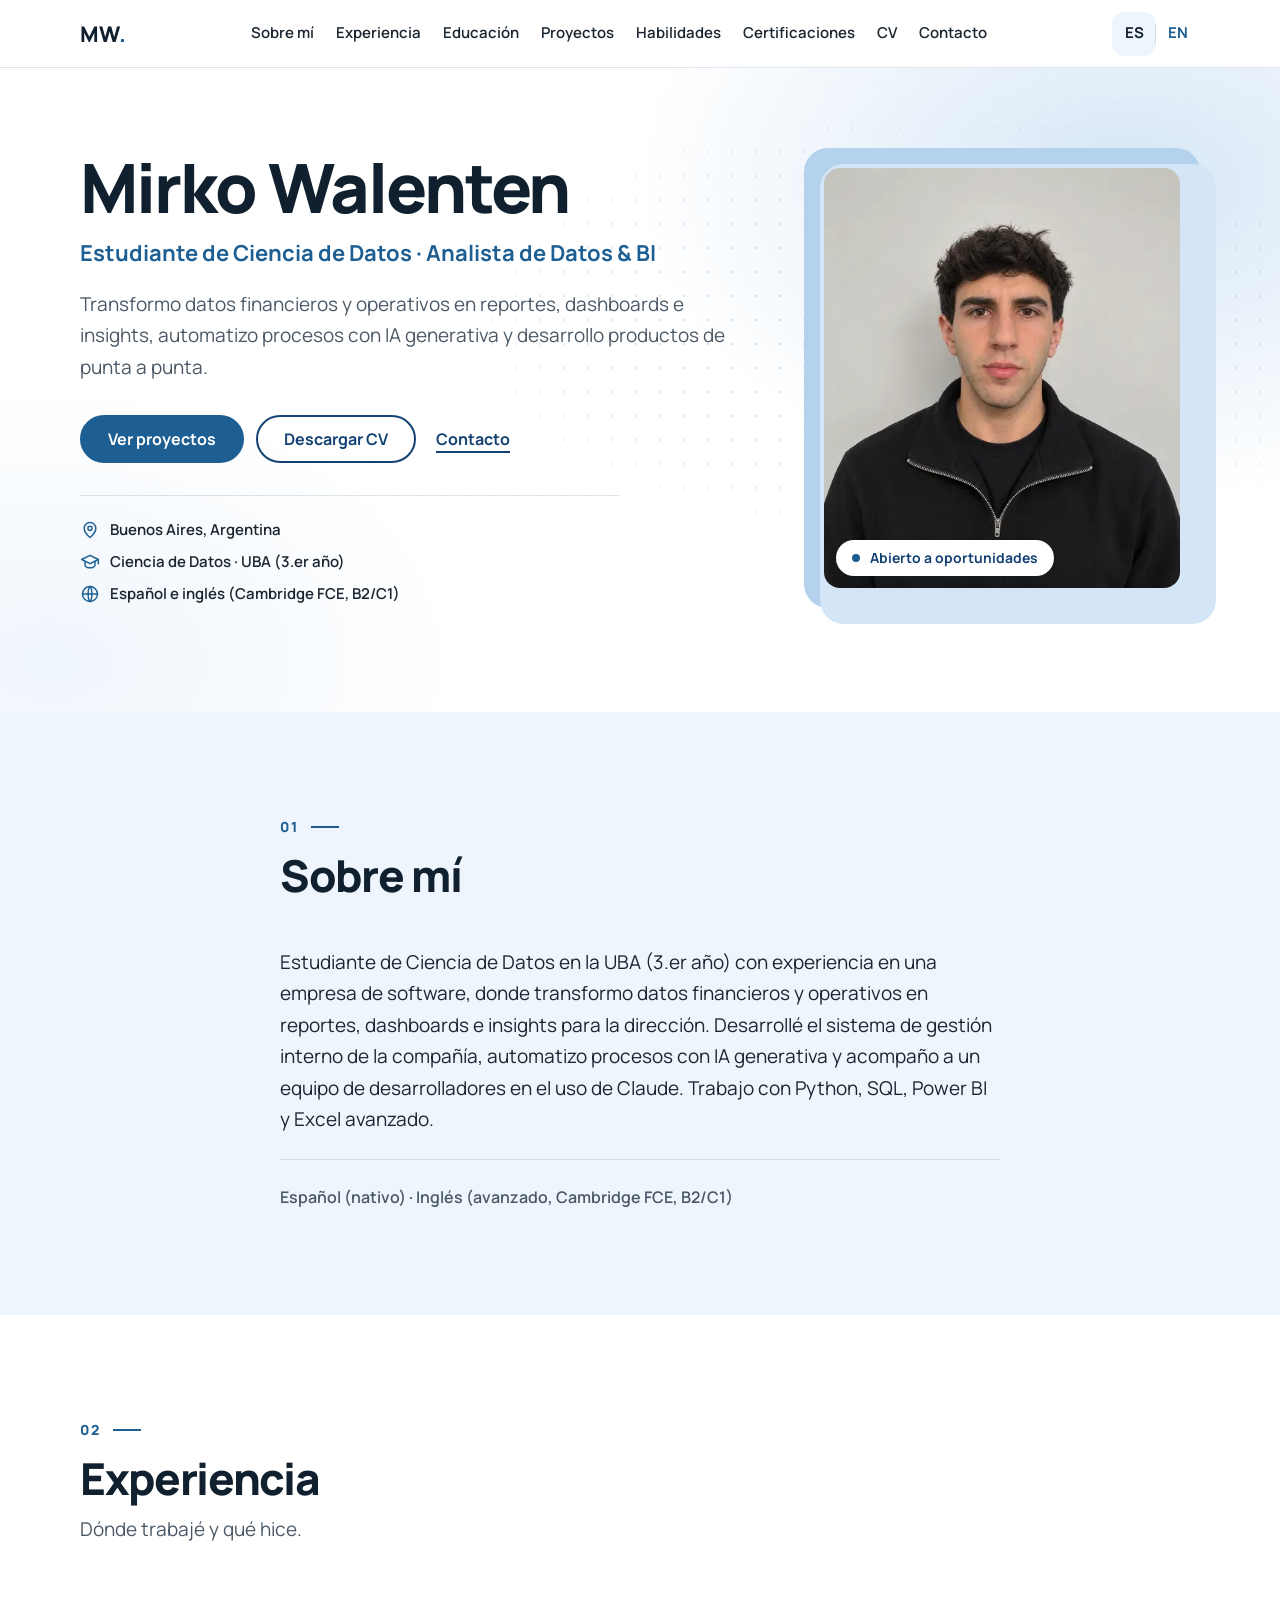
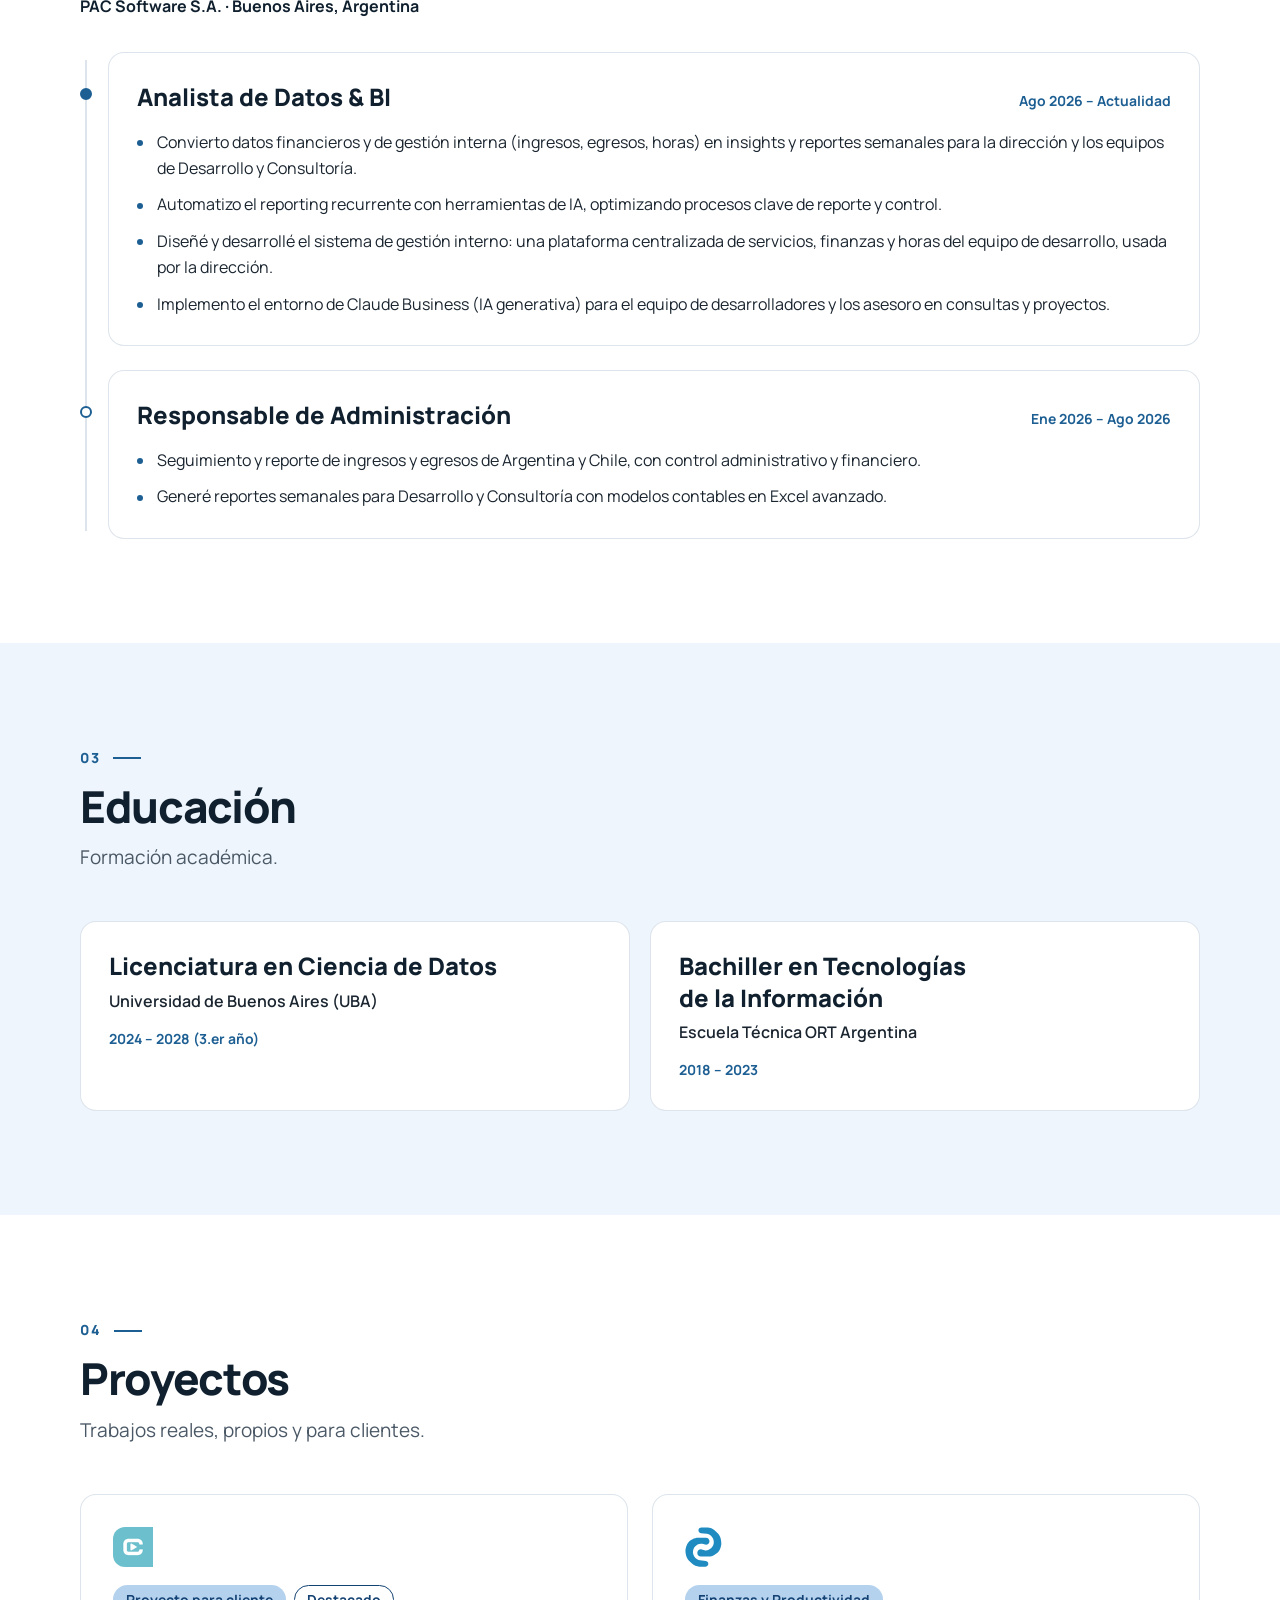
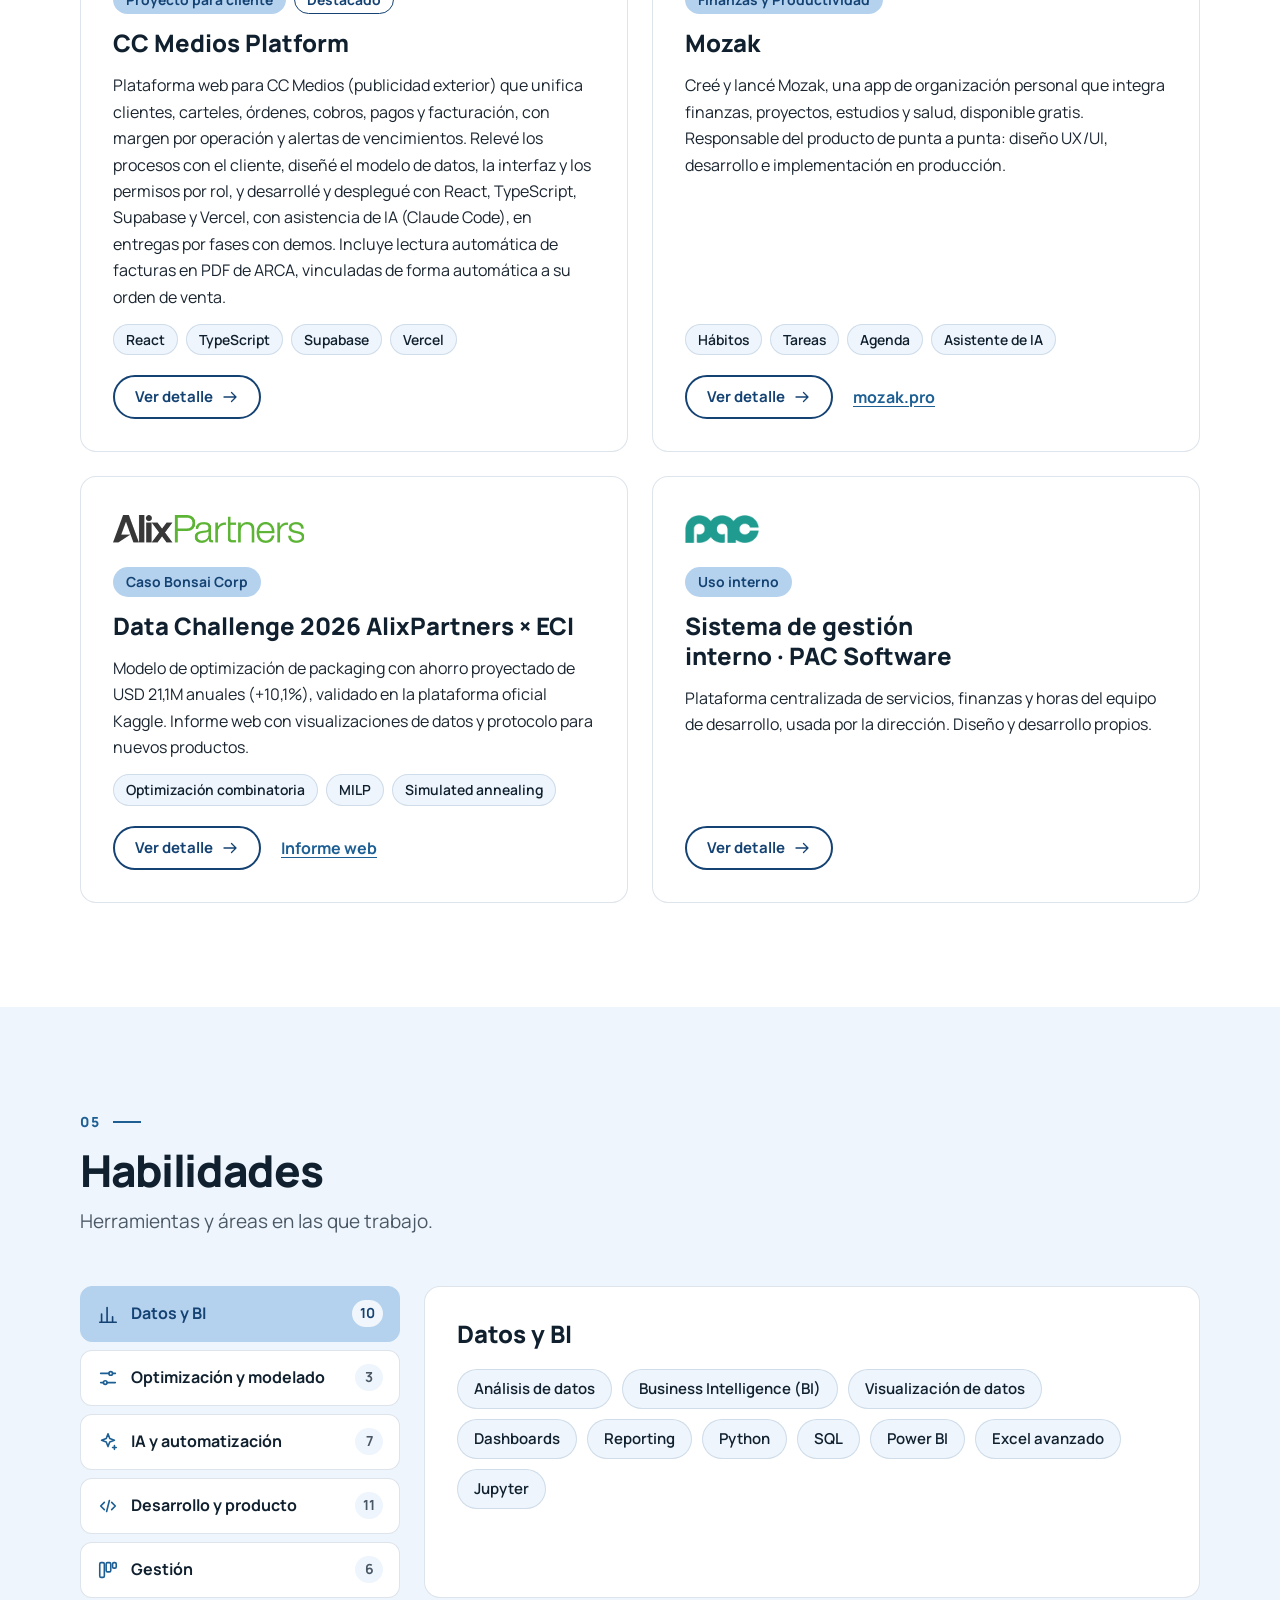
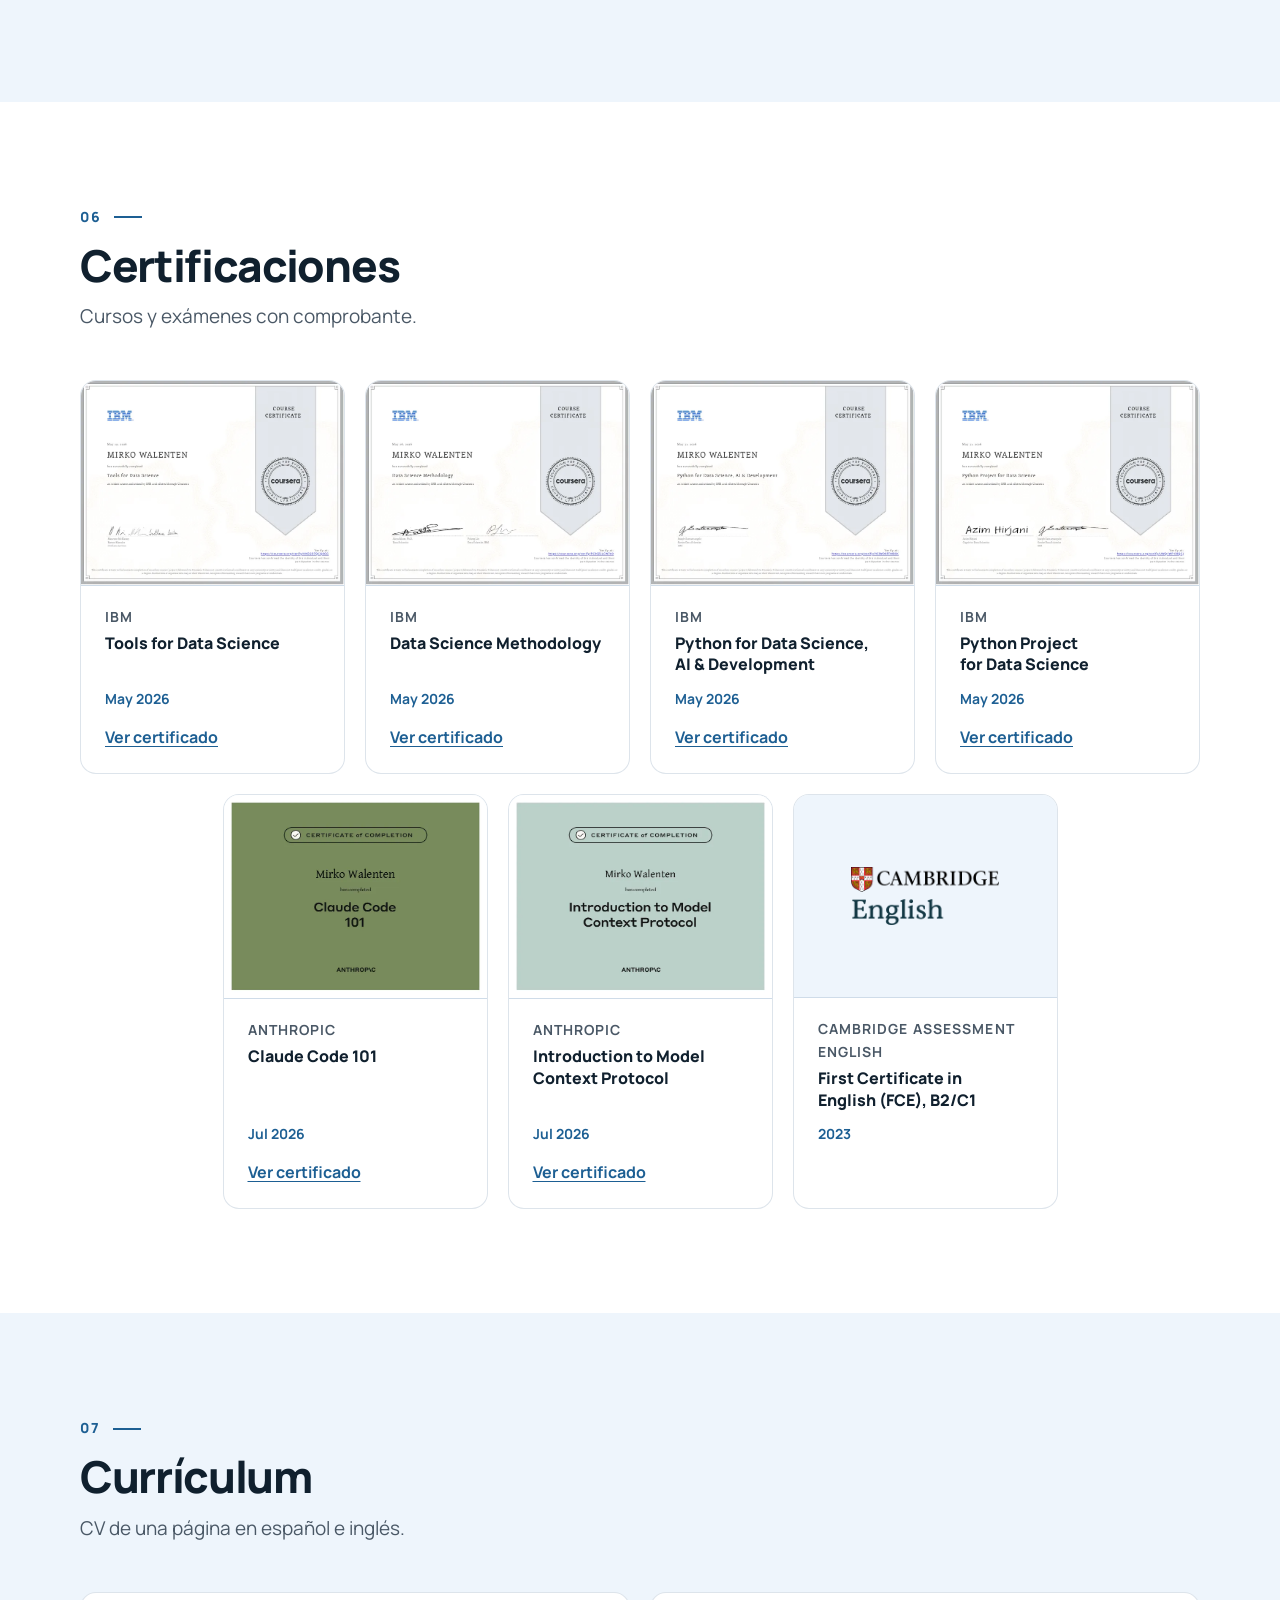
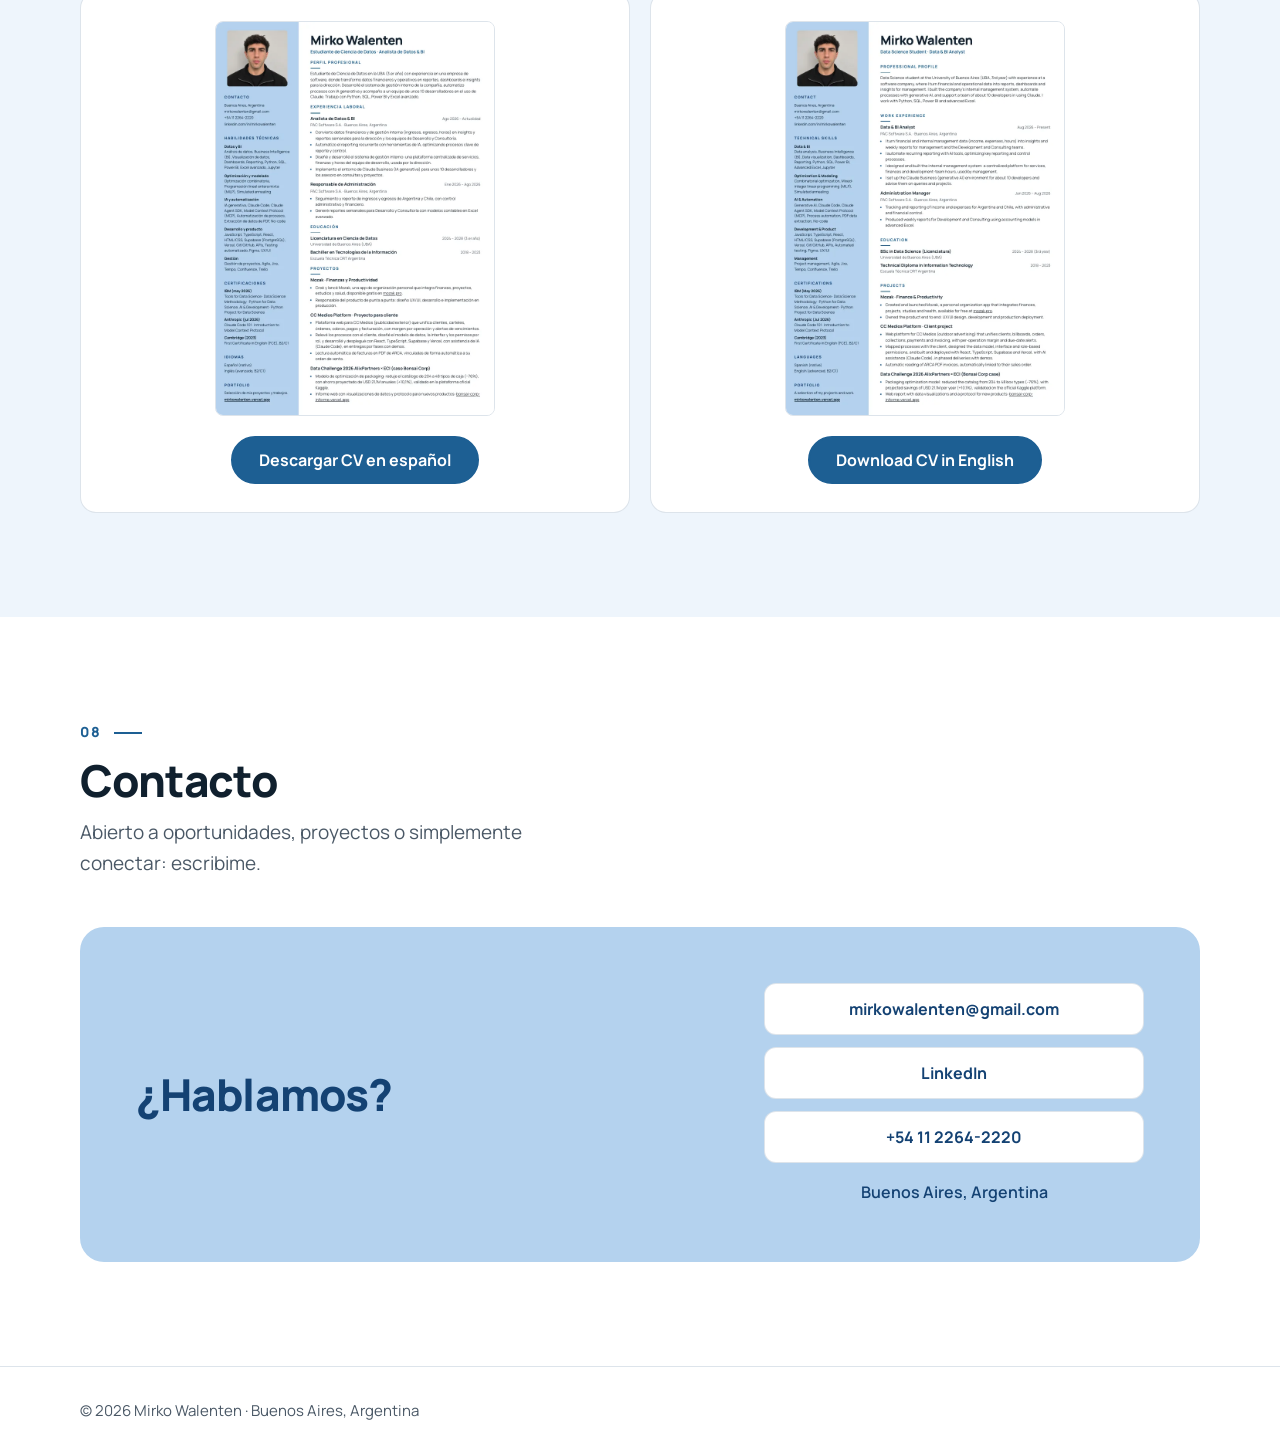
==== index.html @ fccfcdb0 "Bloque D: encabezados de sección con eyebrow numerado, título grande y subtítulo (ES/EN) Co-Authored" ====
<!DOCTYPE html>
<html lang="es">
<head>
  <meta charset="utf-8">
  <meta name="viewport" content="width=device-width, initial-scale=1">
  <title>Mirko Walenten — Estudiante de Ciencia de Datos · Analista de Datos &amp; BI</title>
  <meta name="description" content="Estudiante de Ciencia de Datos en la UBA y Analista de Datos &amp; BI. Reportes, dashboards, automatización con IA generativa y desarrollo de producto.">
  <meta name="theme-color" content="#b4d2ee">
  <link rel="canonical" href="https://mirkowalenten.vercel.app/">
  <link rel="alternate" hreflang="es" href="https://mirkowalenten.vercel.app/">
  <link rel="alternate" hreflang="en" href="https://mirkowalenten.vercel.app/en/">
  <link rel="alternate" hreflang="x-default" href="https://mirkowalenten.vercel.app/">

  <meta property="og:title" content="Mirko Walenten — Estudiante de Ciencia de Datos · Analista de Datos &amp; BI">
  <meta property="og:description" content="Estudiante de Ciencia de Datos en la UBA y Analista de Datos &amp; BI. Reportes, dashboards, automatización con IA generativa y desarrollo de producto.">
  <meta property="og:type" content="website">
  <meta property="og:locale" content="es_AR">
  <meta property="og:locale:alternate" content="en_US">
  <meta property="og:url" content="https://mirkowalenten.vercel.app/">
  <meta property="og:image" content="https://mirkowalenten.vercel.app/assets/img/og-es.png">
  <meta property="og:image:width" content="1200">
  <meta property="og:image:height" content="630">
  <meta property="og:image:alt" content="Mirko Walenten, estudiante de Ciencia de Datos y Analista de Datos &amp; BI">
  <meta name="twitter:card" content="summary_large_image">
  <meta name="twitter:image" content="https://mirkowalenten.vercel.app/assets/img/og-es.png">

  <link rel="icon" href="/favicon.svg" type="image/svg+xml">
  <link rel="preload" href="/assets/fonts/manrope-latin-wght-normal.woff2" as="font" type="font/woff2" crossorigin>
  <script>document.documentElement.classList.add('js');</script>
  <link rel="stylesheet" href="/assets/css/styles.css?v=6">
  <script type="application/ld+json">
  {
    "@context": "https://schema.org",
    "@type": "Person",
    "name": "Mirko Walenten",
    "url": "https://mirkowalenten.vercel.app/",
    "jobTitle": "Analista de Datos & BI",
    "sameAs": [
      "https://www.linkedin.com/in/mirkowalenten"
    ],
    "knowsLanguage": [
      "es",
      "en"
    ],
    "mainEntityOfPage": {
      "@type": "WebPage",
      "@id": "https://mirkowalenten.vercel.app/",
      "inLanguage": "es"
    }
  }
  </script>
</head>
<body>
  <a class="skip-link" href="#contenido">Saltar al contenido</a>

  <header class="site-header">
    <nav class="nav container" aria-label="Principal">
      <a class="logo" href="#top" aria-label="MW. Mirko Walenten, inicio">MW<span>.</span></a>
      <div class="lang" role="group" aria-label="Cambiar idioma">
        <span class="lang__item lang__item--current" lang="es" aria-current="true"><span class="sr-only">Español: </span><span aria-hidden="true">ES</span></span>
        <a class="lang__item" href="/en/" hreflang="en" lang="en" aria-label="EN, English">EN</a>
      </div>
      <button class="nav__toggle" type="button" aria-expanded="false" aria-controls="menu-principal">
        <span class="nav__toggle-icon" aria-hidden="true"></span>
        Menú
      </button>
      <ul class="nav__menu" id="menu-principal">
        <li><a href="#sobre-mi">Sobre mí</a></li>
        <li><a href="#experiencia">Experiencia</a></li>
        <li><a href="#educacion">Educación</a></li>
        <li><a href="#proyectos">Proyectos</a></li>
        <li><a href="#habilidades">Habilidades</a></li>
        <li><a href="#certificaciones">Certificaciones</a></li>
        <li><a href="#cv">CV</a></li>
        <li><a href="#contacto">Contacto</a></li>
      </ul>
    </nav>
  </header>

  <main id="contenido">
    <section class="hero" id="top">
      <div class="container hero__grid">
        <div class="hero__text">
          <h1>Mirko Walenten</h1>
          <p class="hero__role">Estudiante de Ciencia de Datos · Analista de Datos &amp; BI</p>
          <p class="hero__lead">Transformo datos financieros y operativos en reportes, dashboards e insights, automatizo procesos con IA generativa y desarrollo productos de punta a punta.</p>
          <div class="hero__actions">
            <a class="btn" href="#proyectos">Ver proyectos</a>
            <a class="btn btn--ghost" href="/assets/cv/CV-Mirko-Walenten-ES.pdf" download>Descargar CV</a>
            <a class="btn-text" href="#contacto">Contacto</a>
          </div>
          <ul class="hero__facts">
            <li><svg class="icon" width="20" height="20" aria-hidden="true" focusable="false"><use href="/assets/img/icons.svg?v=6#i-pin"/></svg><span>Buenos Aires, Argentina</span></li>
            <li><svg class="icon" width="20" height="20" aria-hidden="true" focusable="false"><use href="/assets/img/icons.svg?v=6#i-cap"/></svg><span>Ciencia de Datos · UBA (3.er año)</span></li>
            <li><svg class="icon" width="20" height="20" aria-hidden="true" focusable="false"><use href="/assets/img/icons.svg?v=6#i-globe"/></svg><span>Español e inglés (Cambridge FCE, B2/C1)</span></li>
          </ul>
        </div>
        <div class="hero__visual">
          <picture>
            <source type="image/webp" srcset="/assets/img/mirko-480.webp 480w, /assets/img/mirko-960.webp 960w" sizes="(min-width: 900px) 400px, min(360px, 80vw)">
            <img src="/assets/img/mirko-960.jpg" width="960" height="1132" fetchpriority="high" decoding="async" alt="Retrato de Mirko Walenten">
          </picture>
          <p class="hero__chip">Abierto a oportunidades</p>
        </div>
      </div>
    </section>

    <section class="section section--alt" id="sobre-mi" aria-labelledby="t-sobre-mi">
      <div class="container container--narrow">
        <header class="section-head reveal">
          <p class="section-head__eyebrow" aria-hidden="true">01</p>
          <h2 class="section-head__title" id="t-sobre-mi">Sobre mí</h2>
        </header>
        <div class="reveal">
          <p class="about__text">Estudiante de Ciencia de Datos en la UBA (3.er año) con experiencia en una empresa de software, donde transformo datos financieros y operativos en reportes, dashboards e insights para la dirección. Desarrollé el sistema de gestión interno de la compañía, automatizo procesos con IA generativa y acompaño a un equipo de desarrolladores en el uso de Claude. Trabajo con Python, SQL, Power BI y Excel avanzado.</p>
          <p class="about__langs">Español (nativo) · Inglés (avanzado, Cambridge FCE, B2/C1)</p>
        </div>
      </div>
    </section>

    <section class="section" id="experiencia" aria-labelledby="t-experiencia">
      <div class="container">
        <header class="section-head reveal">
          <p class="section-head__eyebrow" aria-hidden="true">02</p>
          <h2 class="section-head__title" id="t-experiencia">Experiencia</h2>
          <p class="section-head__sub">Dónde trabajé y qué hice.</p>
        </header>
        <p class="company reveal">PAC Software S.A. · Buenos Aires, Argentina</p>
        <ol class="timeline">
          <li class="timeline__item">
            <article class="card role reveal">
              <div class="role__head">
                <h3 class="role__title">Analista de Datos &amp; BI</h3>
                <p class="role__date">Ago 2026 – Actualidad</p>
              </div>
              <ul class="bullets">
                <li>Convierto datos financieros y de gestión interna (ingresos, egresos, horas) en insights y reportes semanales para la dirección y los equipos de Desarrollo y Consultoría.</li>
                <li>Automatizo el reporting recurrente con herramientas de IA, optimizando procesos clave de reporte y control.</li>
                <li>Diseñé y desarrollé el sistema de gestión interno: una plataforma centralizada de servicios, finanzas y horas del equipo de desarrollo, usada por la dirección.</li>
                <li>Implemento el entorno de Claude Business (IA generativa) para el equipo de desarrolladores y los asesoro en consultas y proyectos.</li>
              </ul>
            </article>
          </li>
          <li class="timeline__item">
            <article class="card role reveal">
              <div class="role__head">
                <h3 class="role__title">Responsable de Administración</h3>
                <p class="role__date">Ene 2026 – Ago 2026</p>
              </div>
              <ul class="bullets">
                <li>Seguimiento y reporte de ingresos y egresos de Argentina y Chile, con control administrativo y financiero.</li>
                <li>Generé reportes semanales para Desarrollo y Consultoría con modelos contables en Excel avanzado.</li>
              </ul>
            </article>
          </li>
        </ol>
      </div>
    </section>

    <section class="section section--alt" id="educacion" aria-labelledby="t-educacion">
      <div class="container">
        <header class="section-head reveal">
          <p class="section-head__eyebrow" aria-hidden="true">03</p>
          <h2 class="section-head__title" id="t-educacion">Educación</h2>
          <p class="section-head__sub">Formación académica.</p>
        </header>
        <div class="education">
          <article class="card reveal">
            <h3>Licenciatura en Ciencia de Datos</h3>
            <p class="education__school">Universidad de Buenos Aires (UBA)</p>
            <p class="education__date">2024 – 2028 (3.er año)</p>
          </article>
          <article class="card reveal">
            <h3>Bachiller en Tecnologías de la Información</h3>
            <p class="education__school">Escuela Técnica ORT Argentina</p>
            <p class="education__date">2018 – 2023</p>
          </article>
        </div>
      </div>
    </section>

    <section class="section" id="proyectos" aria-labelledby="t-proyectos">
      <div class="container">
        <header class="section-head reveal">
          <p class="section-head__eyebrow" aria-hidden="true">04</p>
          <h2 class="section-head__title" id="t-proyectos">Proyectos</h2>
          <p class="section-head__sub">Trabajos reales, propios y para clientes.</p>
        </header>
        <div class="projects">

          <article class="card project reveal">
            <img class="project__logo" src="/assets/img/logos/cc-medios-64.webp" srcset="/assets/img/logos/cc-medios-64.webp 1x, /assets/img/logos/cc-medios-128.webp 2x" width="40" height="40" alt="Logo de CC Medios" loading="lazy" decoding="async">
            <div class="project__meta">
              <p class="project__tag">Proyecto para cliente</p>
            <p class="project__flag">Destacado</p>
            </div>
            <h3 class="project__title">CC Medios Platform</h3>
            <p class="project__text">Plataforma web para CC Medios (publicidad exterior) que unifica clientes, carteles, órdenes, cobros, pagos y facturación, con margen por operación y alertas de vencimientos. Relevé los procesos con el cliente, diseñé el modelo de datos, la interfaz y los permisos por rol, y desarrollé y desplegué con React, TypeScript, Supabase y Vercel, con asistencia de IA (Claude Code), en entregas por fases con demos. Incluye lectura automática de facturas en PDF de ARCA, vinculadas de forma automática a su orden de venta.</p>
          <ul class="chips" aria-label="Tecnologías">
            <li>React</li>
            <li>TypeScript</li>
            <li>Supabase</li>
            <li>Vercel</li>
          </ul>
            <div class="project__actions">
              <a class="btn btn--ghost btn--sm project__detail" href="/proyectos/cc-medios">Ver detalle<svg class="icon" width="18" height="18" aria-hidden="true" focusable="false"><use href="/assets/img/icons.svg?v=6#i-arrow-right"/></svg><span class="sr-only"> de CC Medios Platform</span></a>
            </div>
          </article>
          <article class="card project reveal">
            <img class="project__logo" src="/assets/img/logos/mozak.svg" width="37" height="40" alt="Logo de Mozak" loading="lazy" decoding="async">
            <div class="project__meta">
              <p class="project__tag">Finanzas y Productividad</p>
            </div>
            <h3 class="project__title">Mozak</h3>
            <p class="project__text">Creé y lancé Mozak, una app de organización personal que integra finanzas, proyectos, estudios y salud, disponible gratis. Responsable del producto de punta a punta: diseño UX/UI, desarrollo e implementación en producción.</p>
          <ul class="chips" aria-label="Funciones">
            <li>Hábitos</li>
            <li>Tareas</li>
            <li>Agenda</li>
            <li>Asistente de IA</li>
          </ul>
            <div class="project__actions">
              <a class="btn btn--ghost btn--sm project__detail" href="/proyectos/mozak">Ver detalle<svg class="icon" width="18" height="18" aria-hidden="true" focusable="false"><use href="/assets/img/icons.svg?v=6#i-arrow-right"/></svg><span class="sr-only"> de Mozak</span></a>
              <a class="project__link" href="https://mozak.pro" target="_blank" rel="noopener noreferrer">mozak.pro<span class="sr-only"> (se abre en una pestaña nueva)</span></a>
            </div>
          </article>
          <article class="card project reveal">
            <img class="project__logo project__logo--alix" src="/assets/img/logos/alixpartners-56.webp" srcset="/assets/img/logos/alixpartners-56.webp 1x, /assets/img/logos/alixpartners-112.webp 2x" width="190" height="28" alt="Logo de AlixPartners" loading="lazy" decoding="async">
            <div class="project__meta">
              <p class="project__tag">Caso Bonsai Corp</p>
            </div>
            <h3 class="project__title">Data Challenge 2026 AlixPartners × ECI</h3>
            <p class="project__text">Modelo de optimización de packaging con ahorro proyectado de USD 21,1M anuales (+10,1%), validado en la plataforma oficial Kaggle. Informe web con visualizaciones de datos y protocolo para nuevos productos.</p>
          <ul class="chips" aria-label="Técnicas">
            <li>Optimización combinatoria</li>
            <li>MILP</li>
            <li>Simulated annealing</li>
          </ul>
            <div class="project__actions">
              <a class="btn btn--ghost btn--sm project__detail" href="/proyectos/bonsai-corp">Ver detalle<svg class="icon" width="18" height="18" aria-hidden="true" focusable="false"><use href="/assets/img/icons.svg?v=6#i-arrow-right"/></svg><span class="sr-only"> de Data Challenge 2026 AlixPartners × ECI</span></a>
              <a class="project__link" href="https://bonsai-corp-informe.vercel.app" target="_blank" rel="noopener noreferrer">Informe web<span class="sr-only"> (se abre en una pestaña nueva)</span></a>
            </div>
          </article>
          <article class="card project reveal">
            <img class="project__logo project__logo--pac" src="/assets/img/logos/pac-72.webp" width="74" height="28" alt="Logo de PAC" loading="lazy" decoding="async">
            <div class="project__meta">
              <p class="project__tag">Uso interno</p>
            </div>
            <h3 class="project__title">Sistema de gestión interno · PAC Software</h3>
            <p class="project__text">Plataforma centralizada de servicios, finanzas y horas del equipo de desarrollo, usada por la dirección. Diseño y desarrollo propios.</p>
            <div class="project__actions">
              <a class="btn btn--ghost btn--sm project__detail" href="/proyectos/pac-app">Ver detalle<svg class="icon" width="18" height="18" aria-hidden="true" focusable="false"><use href="/assets/img/icons.svg?v=6#i-arrow-right"/></svg><span class="sr-only"> de Sistema de gestión interno · PAC Software</span></a>
            </div>
          </article>

        </div>
      </div>
    </section>

    <section class="section section--alt" id="habilidades" aria-labelledby="t-habilidades">
      <div class="container">
        <header class="section-head reveal">
          <p class="section-head__eyebrow" aria-hidden="true">05</p>
          <h2 class="section-head__title" id="t-habilidades">Habilidades</h2>
          <p class="section-head__sub">Herramientas y áreas en las que trabajo.</p>
        </header>
        <div class="skills reveal" data-skills data-label="Categorías de habilidades" data-unit="habilidades">
          <article class="card skill-card">
            <h3><svg class="icon skill-icon" width="22" height="22" aria-hidden="true" focusable="false"><use href="/assets/img/icons.svg?v=6#i-chart"/></svg><span>Datos y BI</span></h3>
            <ul class="chips">
              <li>Análisis de datos</li>
              <li>Business Intelligence (BI)</li>
              <li>Visualización de datos</li>
              <li>Dashboards</li>
              <li>Reporting</li>
              <li>Python</li>
              <li>SQL</li>
              <li>Power BI</li>
              <li>Excel avanzado</li>
              <li>Jupyter</li>
            </ul>
          </article>
          <article class="card skill-card">
            <h3><svg class="icon skill-icon" width="22" height="22" aria-hidden="true" focusable="false"><use href="/assets/img/icons.svg?v=6#i-sliders"/></svg><span>Optimización y modelado</span></h3>
            <ul class="chips">
              <li>Optimización combinatoria</li>
              <li>Programación lineal entera mixta (MILP)</li>
              <li>Simulated annealing</li>
            </ul>
          </article>
          <article class="card skill-card">
            <h3><svg class="icon skill-icon" width="22" height="22" aria-hidden="true" focusable="false"><use href="/assets/img/icons.svg?v=6#i-sparkle"/></svg><span>IA y automatización</span></h3>
            <ul class="chips">
              <li>IA generativa</li>
              <li>Claude Code</li>
              <li>Claude Agent SDK</li>
              <li>Model Context Protocol (MCP)</li>
              <li>Automatización de procesos</li>
              <li>Extracción de datos de PDF</li>
              <li>No-code</li>
            </ul>
          </article>
          <article class="card skill-card">
            <h3><svg class="icon skill-icon" width="22" height="22" aria-hidden="true" focusable="false"><use href="/assets/img/icons.svg?v=6#i-code"/></svg><span>Desarrollo y producto</span></h3>
            <ul class="chips">
              <li>JavaScript</li>
              <li>TypeScript</li>
              <li>React</li>
              <li>HTML/CSS</li>
              <li>Supabase (PostgreSQL)</li>
              <li>Vercel</li>
              <li>Git/GitHub</li>
              <li>APIs</li>
              <li>Testing automatizado</li>
              <li>Figma</li>
              <li>UX/UI</li>
            </ul>
          </article>
          <article class="card skill-card">
            <h3><svg class="icon skill-icon" width="22" height="22" aria-hidden="true" focusable="false"><use href="/assets/img/icons.svg?v=6#i-kanban"/></svg><span>Gestión</span></h3>
            <ul class="chips">
              <li>Gestión de proyectos</li>
              <li>Agile</li>
              <li>Jira</li>
              <li>Tempo</li>
              <li>Confluence</li>
              <li>Trello</li>
            </ul>
          </article>
        </div>
      </div>
    </section>

    <section class="section" id="certificaciones" aria-labelledby="t-certificaciones">
      <div class="container">
        <header class="section-head reveal">
          <p class="section-head__eyebrow" aria-hidden="true">06</p>
          <h2 class="section-head__title" id="t-certificaciones">Certificaciones</h2>
          <p class="section-head__sub">Cursos y exámenes con comprobante.</p>
        </header>
        <div class="certs">
          <article class="card cert reveal">
            <div class="cert__preview">
              <img src="/assets/certs/previews/IBM-Tools-for-Data-Science.webp" width="720" height="557" loading="lazy" decoding="async" alt="Vista previa del certificado Tools for Data Science">
            </div>
            <div class="cert__body">
              <p class="cert__issuer">IBM</p>
              <h3 class="cert__name">Tools for Data Science</h3>
              <p class="cert__date">May 2026</p>
              <div class="cert__links">
                <a class="link-action" href="/assets/certs/IBM-Tools-for-Data-Science.pdf" target="_blank" rel="noopener noreferrer">Ver certificado<span class="sr-only"> de Tools for Data Science (se abre en una pestaña nueva)</span></a>
              </div>
            </div>
          </article>
          <article class="card cert reveal">
            <div class="cert__preview">
              <img src="/assets/certs/previews/IBM-Data-Science-Methodology.webp" width="720" height="557" loading="lazy" decoding="async" alt="Vista previa del certificado Data Science Methodology">
            </div>
            <div class="cert__body">
              <p class="cert__issuer">IBM</p>
              <h3 class="cert__name">Data Science Methodology</h3>
              <p class="cert__date">May 2026</p>
              <div class="cert__links">
                <a class="link-action" href="/assets/certs/IBM-Data-Science-Methodology.pdf" target="_blank" rel="noopener noreferrer">Ver certificado<span class="sr-only"> de Data Science Methodology (se abre en una pestaña nueva)</span></a>
              </div>
            </div>
          </article>
          <article class="card cert reveal">
            <div class="cert__preview">
              <img src="/assets/certs/previews/IBM-Python-for-Data-Science-AI-Development.webp" width="720" height="557" loading="lazy" decoding="async" alt="Vista previa del certificado Python for Data Science, AI &amp; Development">
            </div>
            <div class="cert__body">
              <p class="cert__issuer">IBM</p>
              <h3 class="cert__name">Python for Data Science, AI &amp; Development</h3>
              <p class="cert__date">May 2026</p>
              <div class="cert__links">
                <a class="link-action" href="/assets/certs/IBM-Python-for-Data-Science-AI-Development.pdf" target="_blank" rel="noopener noreferrer">Ver certificado<span class="sr-only"> de Python for Data Science, AI &amp; Development (se abre en una pestaña nueva)</span></a>
              </div>
            </div>
          </article>
          <article class="card cert reveal">
            <div class="cert__preview">
              <img src="/assets/certs/previews/IBM-Python-Project-for-Data-Science.webp" width="720" height="557" loading="lazy" decoding="async" alt="Vista previa del certificado Python Project for Data Science">
            </div>
            <div class="cert__body">
              <p class="cert__issuer">IBM</p>
              <h3 class="cert__name">Python Project for Data Science</h3>
              <p class="cert__date">May 2026</p>
              <div class="cert__links">
                <a class="link-action" href="/assets/certs/IBM-Python-Project-for-Data-Science.pdf" target="_blank" rel="noopener noreferrer">Ver certificado<span class="sr-only"> de Python Project for Data Science (se abre en una pestaña nueva)</span></a>
              </div>
            </div>
          </article>
          <article class="card cert reveal">
            <div class="cert__preview">
              <img src="/assets/certs/previews/Anthropic-Claude-Code-101.webp" width="720" height="557" loading="lazy" decoding="async" alt="Vista previa del certificado Claude Code 101">
            </div>
            <div class="cert__body">
              <p class="cert__issuer">Anthropic</p>
              <h3 class="cert__name">Claude Code 101</h3>
              <p class="cert__date">Jul 2026</p>
              <div class="cert__links">
                <a class="link-action" href="/assets/certs/Anthropic-Claude-Code-101.pdf" target="_blank" rel="noopener noreferrer">Ver certificado<span class="sr-only"> de Claude Code 101 (se abre en una pestaña nueva)</span></a>
              </div>
            </div>
          </article>
          <article class="card cert reveal">
            <div class="cert__preview">
              <img src="/assets/certs/previews/Anthropic-Introduction-to-MCP.webp" width="720" height="557" loading="lazy" decoding="async" alt="Vista previa del certificado Introduction to Model Context Protocol">
            </div>
            <div class="cert__body">
              <p class="cert__issuer">Anthropic</p>
              <h3 class="cert__name">Introduction to Model Context Protocol</h3>
              <p class="cert__date">Jul 2026</p>
              <div class="cert__links">
                <a class="link-action" href="/assets/certs/Anthropic-Introduction-to-MCP.pdf" target="_blank" rel="noopener noreferrer">Ver certificado<span class="sr-only"> de Introduction to Model Context Protocol (se abre en una pestaña nueva)</span></a>
              </div>
            </div>
          </article>
          <article class="card cert reveal">
            <div class="cert__preview cert__preview--cover">
              <img src="/assets/img/logos/cambridge-english.webp" width="640" height="252" loading="lazy" decoding="async" alt="Logo de Cambridge English">
            </div>
            <div class="cert__body">
              <p class="cert__issuer">Cambridge Assessment English</p>
              <h3 class="cert__name">First Certificate in English (FCE), B2/C1</h3>
              <p class="cert__date">2023</p>
              <div class="cert__links cert__links--spacer" aria-hidden="true"></div>
            </div>
          </article>
        </div>
      </div>
    </section>

    <section class="section section--alt" id="cv" aria-labelledby="t-cv">
      <div class="container">
        <header class="section-head reveal">
          <p class="section-head__eyebrow" aria-hidden="true">07</p>
          <h2 class="section-head__title" id="t-cv">Currículum</h2>
          <p class="section-head__sub">CV de una página en español e inglés.</p>
        </header>
        <div class="cvs">
          <article class="card cv reveal">
            <img src="/assets/cv/previews/CV-Mirko-Walenten-ES.webp" width="720" height="1018" loading="lazy" decoding="async" alt="Vista previa del CV en español">
            <a class="btn" href="/assets/cv/CV-Mirko-Walenten-ES.pdf" download>Descargar CV en español</a>
          </article>
          <article class="card cv reveal" lang="en">
            <img src="/assets/cv/previews/CV-Mirko-Walenten-EN.webp" width="720" height="1018" loading="lazy" decoding="async" alt="Preview of the CV in English">
            <a class="btn" href="/assets/cv/CV-Mirko-Walenten-EN.pdf" download>Download CV in English</a>
          </article>
        </div>
      </div>
    </section>

    <section class="section" id="contacto" aria-labelledby="t-contacto">
      <div class="container">
        <header class="section-head reveal">
          <p class="section-head__eyebrow" aria-hidden="true">08</p>
          <h2 class="section-head__title" id="t-contacto">Contacto</h2>
          <p class="section-head__sub">Abierto a oportunidades, proyectos o simplemente conectar: escribime.</p>
        </header>
        <div class="contact reveal">
          <div class="contact__intro">
            <h3>¿Hablamos?</h3>
          </div>
          <div class="contact__actions">
            <ul class="contact__list">
              <li><a class="contact__item" href="mailto:mirkowalenten@gmail.com">mirkowalenten@gmail.com</a></li>
              <li><a class="contact__item" href="https://www.linkedin.com/in/mirkowalenten" target="_blank" rel="noopener noreferrer">LinkedIn<span class="sr-only"> (se abre en una pestaña nueva)</span></a></li>
              <li><a class="contact__item" href="tel:+541122642220">+54 11 2264-2220</a></li>
            </ul>
            <p class="contact__place">Buenos Aires, Argentina</p>
          </div>
        </div>
      </div>
    </section>
  </main>

  <footer class="site-footer">
    <div class="container">
      <p>© <span id="anio">2026</span> Mirko Walenten · Buenos Aires, Argentina</p>
    </div>
  </footer>

  <script src="/assets/js/main.js?v=6" defer></script>
  <script src="/assets/js/home.js?v=6" defer></script>
</body>
</html>
---- assets/css/styles.css ----
/* ---------- Fuente ---------- */
@font-face {
  font-family: "Manrope";
  font-style: normal;
  font-weight: 200 800;
  font-display: swap;
  src: url("../fonts/manrope-latin-wght-normal.woff2") format("woff2");
  unicode-range: U+0000-00FF, U+0131, U+0152-0153, U+02BB-02BC, U+02C6, U+02DA, U+02DC, U+0304, U+0308, U+0329, U+2000-206F, U+20AC, U+2122, U+2191, U+2193, U+2212, U+2215, U+FEFF, U+FFFD;
}

/* ---------- Tokens ---------- */
:root {
  /* Color */
  --celeste: #b4d2ee;
  --sky-50: #eef5fc;
  --blue: #1d5f93;
  --blue-dark: #144273;
  --ink: #10202e;
  --text: #1a2530;
  --muted: #4a5866;
  --ink-deep: #0a1620;
  --white: #ffffff;
  --border: rgba(20, 66, 115, 0.14);
  --border-strong: rgba(20, 66, 115, 0.3);
  --tint: rgba(180, 210, 238, 0.45);
  --celeste-soft: #d3e5f6;

  /* Tipografía (fluida) */
  --font: "Manrope", system-ui, -apple-system, "Segoe UI", Roboto, "Helvetica Neue", Arial, sans-serif;
  --fs-small: clamp(0.8125rem, 0.79rem + 0.1vw, 0.875rem);
  --fs-ui: 0.9375rem;
  --fs-body: 1rem;
  --fs-lead: clamp(1.0625rem, 1.01rem + 0.25vw, 1.1875rem);
  --fs-h4: clamp(1.0625rem, 1.02rem + 0.2vw, 1.1875rem);
  --fs-h3: clamp(1.25rem, 1.15rem + 0.45vw, 1.5rem);
  --fs-h2: clamp(1.875rem, 1.4rem + 2vw, 2.75rem);
  --fs-h1: clamp(2.5rem, 1.75rem + 3.7vw, 4.25rem);
  --lh-tight: 1.1;
  --lh-snug: 1.3;
  --lh-body: 1.65;

  /* Espaciado (escala de 4/8 px) */
  --space-1: 4px;
  --space-2: 8px;
  --space-3: 12px;
  --space-4: 16px;
  --space-5: 20px;
  --space-6: 24px;
  --space-7: 28px;
  --space-8: 32px;
  --space-9: 36px;
  --space-10: 40px;
  --space-12: 48px;
  --space-14: 56px;
  --space-16: 64px;
  --space-18: 72px;
  --space-20: 80px;
  --space-22: 88px;
  --space-26: 104px;

  /* Radios */
  --radius-sm: 8px;
  --radius-md: 12px;
  --radius-lg: 16px;
  --radius-xl: 24px;
  --radius-pill: 999px;
  --radius: var(--radius-lg);

  /* Sombras (tintadas de azul oscuro, muy sutiles) */
  --shadow-1: 0 1px 2px rgba(20, 66, 115, 0.06), 0 1px 1px rgba(20, 66, 115, 0.04);
  --shadow-2: 0 6px 16px -6px rgba(20, 66, 115, 0.16), 0 2px 4px rgba(20, 66, 115, 0.05);
  --shadow-3: 0 18px 40px -16px rgba(20, 66, 115, 0.3), 0 4px 10px rgba(20, 66, 115, 0.06);

  /* Movimiento */
  --dur-fast: 0.15s;
  --dur: 0.25s;
  --dur-slow: 0.6s;
  --ease: cubic-bezier(0.2, 0.7, 0.2, 1);

  /* Layout */
  --container: 1120px;
  --gutter: 20px;
  --header-h: 68px;
}

/* ---------- Base ---------- */
*,
*::before,
*::after {
  box-sizing: border-box;
}

html {
  color-scheme: light;
  scroll-padding-top: calc(var(--header-h) + var(--space-2));
  scrollbar-width: thin;
  scrollbar-color: var(--blue) var(--sky-50);
  -webkit-text-size-adjust: 100%;
  -webkit-tap-highlight-color: rgba(29, 95, 147, 0.12);
}

@media (prefers-reduced-motion: no-preference) {
  html {
    scroll-behavior: smooth;
  }
}

::-webkit-scrollbar {
  width: 10px;
  height: 10px;
}

::-webkit-scrollbar-track {
  background: var(--sky-50);
}

::-webkit-scrollbar-thumb {
  background: var(--blue);
  border: 2px solid var(--sky-50);
  border-radius: var(--radius-pill);
}

::selection {
  color: var(--ink-deep);
  background: var(--celeste);
}

body {
  margin: 0;
  font-family: var(--font);
  font-size: var(--fs-body);
  line-height: var(--lh-body);
  color: var(--text);
  background: var(--white);
  -webkit-font-smoothing: antialiased;
  overflow-wrap: break-word;
}

img,
picture {
  display: block;
  max-width: 100%;
  height: auto;
}

h1,
h2,
h3,
p,
ul,
ol {
  margin: 0;
}

h1,
h2,
h3 {
  text-wrap: balance;
}

p {
  text-wrap: pretty;
}

ul,
ol {
  padding: 0;
  list-style: none;
}

a {
  color: var(--blue);
  text-underline-offset: 3px;
  transition: color var(--dur-fast) var(--ease);
}

a:hover {
  color: var(--blue-dark);
}

a:active {
  color: var(--ink);
}

button {
  -webkit-tap-highlight-color: transparent;
}

/* Foco visible unificado: anillo azul oscuro de 2px, también sobre celeste */
:focus-visible {
  outline: 2px solid var(--blue-dark);
  outline-offset: 2px;
  border-radius: var(--radius-sm);
}

.container {
  width: 100%;
  max-width: calc(var(--container) + var(--gutter) * 2);
  margin-inline: auto;
  padding-inline: var(--gutter);
}

.sr-only {
  position: absolute;
  width: 1px;
  height: 1px;
  padding: 0;
  margin: -1px;
  overflow: hidden;
  clip: rect(0, 0, 0, 0);
  white-space: nowrap;
  border: 0;
}

.skip-link {
  position: absolute;
  left: var(--space-3);
  top: -80px;
  z-index: 100;
  padding: var(--space-3) 18px;
  background: var(--blue-dark);
  color: var(--white);
  font-weight: 700;
  border-radius: var(--radius-sm);
  text-decoration: none;
}

.skip-link:focus {
  top: var(--space-3);
  color: var(--white);
  outline-color: var(--white);
}

/* ---------- Íconos (sprite propio: /assets/img/icons.svg) ---------- */
.icon {
  flex: none;
  fill: none;
  stroke: currentColor;
  stroke-width: 1.75;
  stroke-linecap: round;
  stroke-linejoin: round;
}

/* ---------- Header / nav ---------- */
.site-header {
  position: sticky;
  top: 0;
  z-index: 50;
  height: var(--header-h);
  background: rgba(255, 255, 255, 0.82);
  -webkit-backdrop-filter: saturate(1.5) blur(12px);
  backdrop-filter: saturate(1.5) blur(12px);
  border-bottom: 1px solid var(--border);
  transition: box-shadow var(--dur) var(--ease), border-color var(--dur) var(--ease);
}

.site-header.is-scrolled {
  border-bottom-color: transparent;
  box-shadow: var(--shadow-2);
}

.top-sentinel {
  position: absolute;
  top: 4px;
  left: 0;
  width: 1px;
  height: 1px;
  pointer-events: none;
}

html.nav-open {
  overflow: hidden;
}

.nav {
  height: 100%;
  display: flex;
  align-items: center;
  justify-content: space-between;
  gap: var(--space-2);
}

.logo {
  display: inline-flex;
  align-items: center;
  min-height: 44px;
  font-size: 1.35rem;
  font-weight: 800;
  letter-spacing: -0.02em;
  color: var(--ink);
  text-decoration: none;
}

.logo span {
  color: var(--blue);
}

.logo:hover {
  color: var(--ink);
}

.nav__toggle {
  display: inline-flex;
  align-items: center;
  gap: 10px;
  min-height: 44px;
  padding: 0 14px;
  font: inherit;
  font-weight: 700;
  font-size: var(--fs-ui);
  color: var(--ink);
  background: var(--white);
  border: 1px solid var(--border);
  border-radius: var(--radius-md);
  cursor: pointer;
  transition: background-color var(--dur-fast) var(--ease), border-color var(--dur-fast) var(--ease);
}

.nav__toggle:hover {
  background: var(--sky-50);
}

.nav__toggle:active {
  background: var(--tint);
}

.nav__toggle-icon,
.nav__toggle-icon::before,
.nav__toggle-icon::after {
  display: block;
  width: 18px;
  height: 2px;
  background: var(--ink);
  border-radius: 2px;
  transition: transform var(--dur) var(--ease), background-color var(--dur) var(--ease);
}

.nav__toggle-icon {
  position: relative;
}

.nav__toggle-icon::before,
.nav__toggle-icon::after {
  content: "";
  position: absolute;
  left: 0;
}

.nav__toggle-icon::before {
  top: -6px;
}

.nav__toggle-icon::after {
  top: 6px;
}

.nav__toggle[aria-expanded="true"] .nav__toggle-icon {
  background: transparent;
}

.nav__toggle[aria-expanded="true"] .nav__toggle-icon::before {
  transform: translateY(6px) rotate(45deg);
}

.nav__toggle[aria-expanded="true"] .nav__toggle-icon::after {
  transform: translateY(-6px) rotate(-45deg);
}

/* Celular: hoja a pantalla completa bajo el header (sin JS queda estático, ver más abajo) */
.nav__menu {
  position: absolute;
  top: var(--header-h);
  left: 0;
  right: 0;
  height: calc(100vh - var(--header-h));
  height: calc(100dvh - var(--header-h));
  padding: var(--space-2) var(--gutter) var(--space-12);
  overflow-y: auto;
  overscroll-behavior: contain;
  background: var(--white);
  border-top: 1px solid var(--border);
}

.js .nav__menu {
  transition: opacity var(--dur) var(--ease), transform var(--dur) var(--ease);
}

.js .nav__menu:not(.is-open) {
  visibility: hidden;
  opacity: 0;
  pointer-events: none;
  transform: translateY(calc(var(--space-2) * -1));
  transition: opacity var(--dur) var(--ease), transform var(--dur) var(--ease), visibility 0s linear var(--dur);
}

.nav__menu a {
  display: flex;
  align-items: center;
  min-height: 56px;
  padding: 0 var(--space-2);
  font-size: var(--fs-lead);
  font-weight: 700;
  color: var(--text);
  text-decoration: none;
  border-bottom: 1px solid var(--border);
  transition: background-color var(--dur-fast) var(--ease), color var(--dur-fast) var(--ease);
}

.nav__menu li:last-child a {
  border-bottom: 0;
}

.nav__menu a:hover {
  color: var(--blue);
}

.nav__menu a:active {
  background: var(--tint);
}

.nav__menu a[aria-current="location"] {
  color: var(--blue-dark);
  background: var(--tint);
  border-radius: var(--radius-md);
  border-bottom-color: transparent;
}

@media (min-width: 1080px) {
  .nav__toggle {
    display: none;
  }

  .nav__menu {
    order: 2;
    margin-left: auto;
  }

  .lang {
    order: 3;
    margin-left: var(--space-3);
  }

  .nav__menu,
  .js .nav__menu,
  .js .nav__menu:not(.is-open) {
    position: static;
    display: flex;
    gap: 2px;
    height: auto;
    padding: 0;
    overflow: visible;
    visibility: visible;
    opacity: 1;
    pointer-events: auto;
    transform: none;
    transition: none;
    background: none;
    border: 0;
  }

  .nav__menu a {
    min-height: 44px;
    padding: 0 10px;
    font-size: var(--fs-ui);
    font-weight: 600;
    white-space: nowrap;
    border: 0;
    border-radius: var(--radius-md);
  }

  .nav__menu a:hover {
    background: var(--sky-50);
  }

  .nav__menu a[aria-current="location"] {
    background: var(--tint);
  }
}

/* Barra de progreso de lectura (CSS puro con scroll-timeline; sin soporte, no se muestra) */
@supports (animation-timeline: scroll()) {
  @media (prefers-reduced-motion: no-preference) {
    .js .site-header::after {
      content: "";
      position: absolute;
      left: 0;
      right: 0;
      bottom: -1px;
      height: 3px;
      background: linear-gradient(90deg, var(--blue), var(--celeste));
      transform: scaleX(0);
      transform-origin: 0 50%;
      animation: read-progress linear both;
      animation-timeline: scroll(root block);
    }
  }
}

@keyframes read-progress {
  to {
    transform: scaleX(1);
  }
}

/* Transición suave entre páginas (mejora progresiva) */
@media (prefers-reduced-motion: no-preference) {
  @view-transition {
    navigation: auto;
  }

  ::view-transition-group(root) {
    animation-duration: 0.2s;
  }
}

/* ---------- Selector de idioma ---------- */
.lang {
  display: flex;
  align-items: center;
  margin-left: auto;
  font-size: var(--fs-ui);
  font-weight: 700;
}

.lang__item {
  position: relative;
  display: inline-flex;
  align-items: center;
  justify-content: center;
  min-width: 44px;
  min-height: 44px;
  padding: 0 var(--space-2);
  color: var(--ink);
  border-radius: var(--radius-md);
  text-decoration: none;
}

a.lang__item {
  color: var(--blue);
  transition: background-color var(--dur-fast) var(--ease);
}

a.lang__item:hover {
  background: var(--sky-50);
}

a.lang__item:active {
  background: var(--tint);
}

.lang__item--current {
  background: var(--sky-50);
}

.lang__item + .lang__item::before {
  content: "";
  position: absolute;
  top: var(--space-3);
  bottom: var(--space-3);
  left: -1px;
  width: 1px;
  background: var(--border);
}

/* ---------- Secciones ---------- */
.section {
  padding-block: var(--space-18);
}

.section--alt {
  background: var(--sky-50);
}

@media (min-width: 900px) {
  .section {
    padding-block: var(--space-26);
  }
}

.section__title {
  margin-bottom: var(--space-10);
  font-size: 0.95rem;
  font-weight: 800;
  line-height: var(--lh-snug);
  letter-spacing: 0.16em;
  text-transform: uppercase;
  color: var(--blue);
}

.section__title::after {
  content: "";
  display: block;
  width: 28px;
  height: 2px;
  margin-top: var(--space-3);
  background: var(--blue);
}

/* ---------- Encabezados de sección ---------- */
.section-head {
  margin-bottom: var(--space-12);
}

.section-head__eyebrow {
  display: flex;
  align-items: center;
  gap: var(--space-3);
  margin-bottom: var(--space-3);
  font-size: var(--fs-small);
  font-weight: 800;
  letter-spacing: 0.16em;
  color: var(--blue);
}

.section-head__eyebrow::after {
  content: "";
  width: 28px;
  height: 2px;
  background: var(--blue);
}

.section-head__title {
  font-size: var(--fs-h2);
  font-weight: 800;
  line-height: var(--lh-tight);
  letter-spacing: -0.03em;
  color: var(--ink);
}

.section-head__sub {
  max-width: 52ch;
  margin-top: var(--space-3);
  font-size: var(--fs-lead);
  color: var(--muted);
}

/* ---------- Botones ---------- */
.btn {
  display: inline-flex;
  align-items: center;
  justify-content: center;
  gap: var(--space-2);
  min-height: 48px;
  padding: 0 26px;
  font: inherit;
  font-weight: 700;
  color: var(--white);
  background: var(--blue);
  border: 2px solid var(--blue);
  border-radius: var(--radius-pill);
  text-decoration: none;
  cursor: pointer;
  transition: background-color var(--dur) var(--ease), border-color var(--dur) var(--ease), color var(--dur) var(--ease), transform var(--dur-fast) var(--ease), box-shadow var(--dur) var(--ease);
}

.btn:hover {
  color: var(--white);
  background: var(--blue-dark);
  border-color: var(--blue-dark);
  box-shadow: var(--shadow-2);
}

.btn:active {
  background: var(--ink);
  border-color: var(--ink);
  box-shadow: none;
  transform: translateY(1px);
}

.btn--ghost {
  color: var(--blue-dark);
  background: transparent;
  border-color: var(--blue-dark);
}

.btn--ghost:hover {
  color: var(--white);
}

.btn--sm {
  min-height: 44px;
  padding: 0 var(--space-5);
  font-size: var(--fs-ui);
}

.btn-text {
  display: inline-flex;
  align-items: center;
  min-height: 48px;
  padding: 0 var(--space-2);
  font-weight: 700;
  color: var(--blue-dark);
  text-decoration: underline;
  text-decoration-thickness: 2px;
  text-underline-offset: 6px;
}

.btn-text:hover {
  color: var(--blue);
}

.btn-text:active {
  color: var(--ink);
}

.link-action {
  display: inline-flex;
  align-items: center;
  min-height: 44px;
  font-weight: 700;
}

/* ---------- Hero ---------- */
.hero {
  position: relative;
  isolation: isolate;
  overflow: hidden;
  padding-block: var(--space-12) var(--space-18);
}

/* Fondo en capas: degradados celestes suaves + grilla de puntos que se desvanece hacia los bordes */
.hero::before,
.hero::after {
  content: "";
  position: absolute;
  inset: 0;
  pointer-events: none;
}

.hero::before {
  z-index: -2;
  background:
    radial-gradient(55% 70% at 88% 18%, rgba(180, 210, 238, 0.55), transparent 70%),
    radial-gradient(45% 60% at 4% 92%, rgba(238, 245, 252, 0.95), transparent 72%);
}

.hero::after {
  z-index: -1;
  background-image: radial-gradient(rgba(20, 66, 115, 0.2) 1px, transparent 1.3px);
  background-size: 24px 24px;
  -webkit-mask-image: radial-gradient(ellipse 75% 70% at 72% 40%, #000 0%, transparent 78%);
  mask-image: radial-gradient(ellipse 75% 70% at 72% 40%, #000 0%, transparent 78%);
}

.hero__grid {
  display: grid;
  gap: var(--space-10);
  align-items: center;
}

.badge {
  display: inline-flex;
  align-items: center;
  gap: 10px;
  min-height: 36px;
  padding: 0 var(--space-4);
  margin-bottom: var(--space-6);
  font-size: var(--fs-small);
  font-weight: 700;
  color: var(--blue-dark);
  background: var(--sky-50);
  border: 1px solid var(--border);
  border-radius: var(--radius-pill);
}

.badge::before {
  content: "";
  width: 8px;
  height: 8px;
  background: var(--blue);
  border-radius: 50%;
}

.hero h1 {
  font-size: var(--fs-h1);
  font-weight: 800;
  line-height: 1.05;
  letter-spacing: -0.03em;
  color: var(--ink);
}

.hero__role {
  margin-top: var(--space-4);
  font-size: clamp(1.125rem, 1.02rem + 0.5vw, 1.375rem);
  font-weight: 700;
  line-height: 1.35;
  color: var(--blue);
}

.hero__lead {
  max-width: 54ch;
  margin-top: var(--space-5);
  font-size: var(--fs-lead);
  color: var(--muted);
}

.hero__actions {
  display: flex;
  flex-wrap: wrap;
  align-items: center;
  gap: var(--space-2) var(--space-3);
  margin-top: var(--space-8);
}

.hero__facts {
  display: grid;
  gap: var(--space-3) var(--space-6);
  max-width: 54ch;
  margin-top: var(--space-8);
  padding-top: var(--space-6);
  border-top: 1px solid var(--border);
}

.hero__facts li {
  display: flex;
  align-items: center;
  gap: 10px;
  font-size: var(--fs-ui);
  font-weight: 600;
  line-height: var(--lh-snug);
  color: var(--text);
}

.hero__facts .icon {
  color: var(--blue);
}

.hero__visual {
  position: relative;
  isolation: isolate;
  width: 100%;
  max-width: 400px;
  margin-inline: auto;
  padding: var(--space-4);
  background: var(--celeste);
  border-radius: var(--radius-xl);
}

/* Forma decorativa desplazada detrás del retrato */
.hero__visual::before {
  content: "";
  position: absolute;
  inset: 0;
  z-index: -1;
  background: var(--celeste-soft);
  border-radius: var(--radius-xl);
  transform: translate(var(--space-4), var(--space-4));
}

.hero__visual img {
  width: 100%;
  border-radius: var(--radius-lg);
}

.hero__chip {
  position: absolute;
  left: var(--space-8);
  bottom: var(--space-8);
  display: inline-flex;
  align-items: center;
  gap: 10px;
  min-height: 36px;
  padding: 0 var(--space-4);
  font-size: var(--fs-small);
  font-weight: 700;
  line-height: 1;
  color: var(--blue-dark);
  background: var(--white);
  border-radius: var(--radius-pill);
  box-shadow: var(--shadow-2);
}

.hero__chip::before {
  content: "";
  width: 8px;
  height: 8px;
  background: var(--blue);
  border-radius: 50%;
}

@media (min-width: 640px) {
  .hero__facts {
    grid-template-columns: repeat(2, auto);
    justify-content: start;
  }
}

@media (min-width: 900px) {
  .hero {
    padding-block: var(--space-20) var(--space-26);
  }

  .hero__grid {
    grid-template-columns: minmax(0, 1.25fr) minmax(0, 0.75fr);
    gap: var(--space-16);
  }

  .hero__visual {
    max-width: none;
    padding: var(--space-5);
  }

  .hero__facts {
    grid-template-columns: 1fr;
  }
}

/* ---------- Tarjetas ---------- */
.card {
  padding: var(--space-7);
  background: var(--white);
  border: 1px solid var(--border);
  border-radius: var(--radius-lg);
}

/* ---------- Sobre mí ---------- */
.container--narrow {
  max-width: calc(720px + var(--gutter) * 2);
}

.about__text {
  font-size: var(--fs-lead);
}

.about__langs {
  margin-top: var(--space-6);
  padding-top: var(--space-6);
  border-top: 1px solid var(--border);
  font-weight: 600;
  color: var(--muted);
}

/* ---------- Experiencia ---------- */
.company {
  margin-bottom: var(--space-8);
  font-weight: 700;
  color: var(--ink);
}

.timeline {
  position: relative;
  display: grid;
  gap: var(--space-6);
  padding-left: var(--space-7);
}

.timeline::before {
  content: "";
  position: absolute;
  top: var(--space-2);
  bottom: var(--space-2);
  left: 5px;
  width: 2px;
  background: var(--border);
}

.timeline__item {
  position: relative;
}

.timeline__item::before {
  content: "";
  position: absolute;
  top: var(--space-9);
  left: calc(var(--space-7) * -1);
  width: 12px;
  height: 12px;
  background: var(--white);
  border: 2px solid var(--blue);
  border-radius: 50%;
}

.timeline__item:first-child::before {
  background: var(--blue);
}

.role__head {
  display: flex;
  flex-wrap: wrap;
  align-items: baseline;
  justify-content: space-between;
  gap: var(--space-1) var(--space-4);
  margin-bottom: var(--space-4);
}

.role__title {
  font-size: var(--fs-h3);
  font-weight: 800;
  line-height: var(--lh-snug);
  color: var(--ink);
}

.role__date {
  font-size: var(--fs-small);
  font-weight: 700;
  color: var(--blue);
}

.bullets {
  display: grid;
  gap: 10px;
}

.bullets li {
  position: relative;
  padding-left: var(--space-5);
}

.bullets li::before {
  content: "";
  position: absolute;
  top: 0.72em;
  left: 0;
  width: 6px;
  height: 6px;
  background: var(--blue);
  border-radius: 50%;
}

/* ---------- Proyectos ---------- */
.projects {
  display: grid;
  gap: var(--space-5);
}

.project {
  position: relative;
  display: flex;
  flex-direction: column;
  gap: 14px;
  height: 100%;
  padding: var(--space-8);
  transition: border-color var(--dur) var(--ease), transform var(--dur) var(--ease), box-shadow var(--dur) var(--ease);
}

.project:hover {
  border-color: var(--border-strong);
}

.project__logo {
  display: block;
  width: auto;
  height: 40px;
  margin-bottom: var(--space-1);
  object-fit: contain;
  object-position: left center;
}

.project__logo[src*="cc-medios"] {
  border-radius: var(--radius-md);
}

/* Logos apaisados: más bajos, centrados en el mismo renglón que los de 40px */
.project__logo--pac,
.project__logo--alix {
  height: 28px;
  margin-block: 6px 10px;
}

.project__meta {
  display: flex;
  flex-wrap: wrap;
  align-items: center;
  gap: var(--space-2);
}

.project__tag,
.project__flag {
  padding: var(--space-1) var(--space-3);
  font-size: var(--fs-small);
  font-weight: 700;
  line-height: 1.4;
  border-radius: var(--radius-pill);
}

.project__tag {
  color: var(--blue-dark);
  background: var(--celeste);
  border: 1px solid transparent;
}

.project__flag {
  color: var(--blue-dark);
  border: 1px solid var(--blue-dark);
}

.project__title {
  font-size: var(--fs-h3);
  font-weight: 800;
  line-height: 1.25;
  color: var(--ink);
}

.project__text {
  flex: 1;
}

.project__actions {
  display: flex;
  flex-wrap: wrap;
  align-items: center;
  gap: var(--space-1) var(--space-5);
  margin-top: auto;
  padding-top: 6px;
}

/* El enlace de detalle cubre toda la tarjeta; los enlaces externos quedan por encima */
.project__detail::after {
  content: "";
  position: absolute;
  inset: 0;
  border-radius: var(--radius-lg);
}

.project__detail:focus-visible {
  outline: none;
}

.project__detail:focus-visible::after {
  outline: 2px solid var(--blue-dark);
  outline-offset: 2px;
}

.project:hover .project__detail {
  color: var(--white);
  background: var(--blue-dark);
  border-color: var(--blue-dark);
}

.project__link {
  position: relative;
  z-index: 1;
  display: inline-flex;
  align-items: center;
  min-height: 44px;
  font-weight: 700;
  overflow-wrap: anywhere;
}

@media (min-width: 900px) {
  .projects {
    grid-template-columns: repeat(2, minmax(0, 1fr));
    gap: var(--space-6);
  }
}

/* ---------- Chips ---------- */
.chips {
  display: flex;
  flex-wrap: wrap;
  gap: var(--space-2);
}

.chips li {
  padding: 5px var(--space-3);
  font-size: var(--fs-small);
  font-weight: 600;
  line-height: 1.4;
  color: var(--ink);
  background: var(--sky-50);
  border: 1px solid var(--border);
  border-radius: var(--radius-pill);
  transition: background-color var(--dur-fast) var(--ease), border-color var(--dur-fast) var(--ease);
}

.chips li:hover {
  background: var(--white);
  border-color: var(--border-strong);
}

/* ---------- Habilidades ---------- */
/* Sin JS: tarjetas apiladas. Con JS (.is-enhanced): pestañas en escritorio y acordeón en celular. */
.skills {
  display: grid;
  gap: var(--space-5);
}

.skill-card {
  display: flex;
  flex-direction: column;
  gap: 18px;
}

.skill-card h3 {
  display: flex;
  align-items: center;
  gap: 10px;
  font-size: var(--fs-h4);
  font-weight: 800;
  line-height: var(--lh-snug);
  color: var(--ink);
}

.skill-icon {
  color: var(--blue);
}

@media (min-width: 640px) {
  .skills {
    grid-template-columns: repeat(4, minmax(0, 1fr));
  }

  .skill-card {
    grid-column: span 2;
  }

  .skill-card:last-child {
    grid-column: 2 / span 2;
  }
}

@media (min-width: 1080px) {
  .skills {
    grid-template-columns: repeat(6, minmax(0, 1fr));
  }

  .skill-card:nth-child(-n + 3) {
    grid-column: span 2;
  }

  .skill-card:nth-child(n + 4),
  .skill-card:last-child {
    grid-column: span 3;
  }
}

.skills.is-enhanced {
  display: block;
}

.skills.is-enhanced .skill-card {
  display: none;
}

.skills-desk {
  display: none;
}

.skills-acc {
  display: grid;
  gap: var(--space-3);
}

.skills-tab,
.skills-acc-btn {
  display: flex;
  align-items: center;
  gap: var(--space-3);
  width: 100%;
  min-height: 56px;
  padding: 0 var(--space-4);
  font: inherit;
  font-size: var(--fs-body);
  font-weight: 700;
  text-align: left;
  color: var(--ink);
  background: var(--white);
  border: 1px solid var(--border);
  border-radius: var(--radius-md);
  cursor: pointer;
  transition: background-color var(--dur) var(--ease), border-color var(--dur) var(--ease), box-shadow var(--dur) var(--ease);
}

.skills-tab .skill-icon,
.skills-acc-btn .skill-icon {
  color: var(--blue);
}

.skills-name {
  flex: 1;
}

.skills-count {
  min-width: 28px;
  padding: 2px var(--space-2);
  font-size: var(--fs-small);
  font-weight: 700;
  text-align: center;
  color: var(--muted);
  background: var(--sky-50);
  border-radius: var(--radius-pill);
}

.skills-tab:hover,
.skills-acc-btn:hover {
  background: var(--sky-50);
}

.skills-tab:active,
.skills-acc-btn:active {
  background: var(--tint);
}

.skills-tab[aria-selected="true"],
.skills-acc-btn[aria-expanded="true"] {
  color: var(--blue-dark);
  background: var(--celeste);
  border-color: var(--celeste);
}

.skills-tab[aria-selected="true"] .skill-icon,
.skills-acc-btn[aria-expanded="true"] .skill-icon {
  color: var(--blue-dark);
}

.skills-tab[aria-selected="true"] .skills-count,
.skills-acc-btn[aria-expanded="true"] .skills-count {
  color: var(--blue-dark);
  background: rgba(255, 255, 255, 0.8);
}

.skills-item {
  overflow: hidden;
  background: var(--white);
  border: 1px solid var(--border);
  border-radius: var(--radius-md);
}

.skills-item h3 {
  margin: 0;
  font-size: var(--fs-body);
  line-height: var(--lh-snug);
}

.skills-acc-btn {
  padding-block: var(--space-2);
  line-height: var(--lh-snug);
  border: 0;
  border-radius: 0;
}

.skills-acc-btn::after {
  content: "";
  flex: none;
  width: 9px;
  height: 9px;
  margin: -4px 4px 0 0;
  border: solid currentColor;
  border-width: 0 2px 2px 0;
  transform: rotate(45deg);
  transition: transform var(--dur) var(--ease);
}

.skills-acc-btn[aria-expanded="true"]::after {
  margin-top: 4px;
  transform: rotate(-135deg);
}

.skills-item__panel {
  padding: 18px var(--space-4) var(--space-5);
}

.skills-panel[hidden],
.skills-item__panel[hidden] {
  display: none;
}

.chips--lg {
  gap: 10px;
}

.chips--lg li {
  display: inline-flex;
  align-items: center;
  min-height: 40px;
  padding: 0 var(--space-4);
  font-size: var(--fs-ui);
}

@media (min-width: 900px) {
  .skills-acc {
    display: none;
  }

  .skills-desk {
    display: grid;
    grid-template-columns: minmax(260px, 320px) minmax(0, 1fr);
    gap: var(--space-6);
  }

  .skills-tabs {
    display: flex;
    flex-direction: column;
    gap: var(--space-2);
  }

  .skills-panels {
    display: flex;
  }

  .skills-panel {
    flex: 1;
    min-width: 0;
    padding: var(--space-8);
    background: var(--white);
    border: 1px solid var(--border);
    border-radius: var(--radius-lg);
  }

  .skills-panel h3 {
    margin-bottom: var(--space-5);
    font-size: var(--fs-h3);
    font-weight: 800;
    line-height: 1.25;
    color: var(--ink);
  }
}

/* ---------- Certificaciones ---------- */
.certs {
  display: flex;
  flex-wrap: wrap;
  justify-content: center;
  gap: var(--space-5);
}

.cert {
  display: flex;
  flex: 0 0 100%;
  flex-direction: column;
  padding: 0;
  overflow: hidden;
}

.cert__preview {
  background: var(--sky-50);
  border-bottom: 1px solid var(--border);
}

.cert__preview img {
  width: 100%;
}

.cert__preview--cover {
  display: grid;
  place-items: center;
  aspect-ratio: 720 / 557;
}

.cert__preview--cover img {
  width: 56%;
  height: auto;
}

.cert__body {
  display: flex;
  flex: 1;
  flex-direction: column;
  gap: var(--space-1);
  padding: var(--space-5) var(--space-6) 14px;
}

.cert__issuer {
  font-size: var(--fs-small);
  font-weight: 700;
  letter-spacing: 0.08em;
  text-transform: uppercase;
  color: var(--muted);
}

.cert__name {
  font-size: var(--fs-body);
  font-weight: 800;
  line-height: 1.35;
  color: var(--ink);
}

.cert__date {
  margin-top: auto;
  padding-top: var(--space-2);
  font-size: var(--fs-small);
  font-weight: 700;
  color: var(--blue);
}

.cert__links {
  display: flex;
}

/* Cambridge no tiene PDF: reserva el alto de un link para alinear la fecha con las demás */
.cert__links--spacer {
  min-height: 44px;
}

@media (min-width: 640px) {
  .cert {
    flex-basis: calc((100% - var(--space-5)) / 2);
  }
}

@media (min-width: 1080px) {
  .cert {
    flex-basis: calc((100% - var(--space-5) * 3) / 4);
  }
}

/* ---------- Currículum ---------- */
.cvs {
  display: grid;
  gap: var(--space-5);
}

.cv {
  display: flex;
  flex-direction: column;
  align-items: center;
  gap: var(--space-5);
}

.cv img {
  width: 100%;
  max-width: 280px;
  border: 1px solid var(--border);
  border-radius: var(--radius-sm);
}

.cv .btn {
  text-align: center;
}

@media (min-width: 640px) {
  .cvs {
    grid-template-columns: repeat(2, minmax(0, 1fr));
  }
}

/* ---------- Educación ---------- */
.education {
  display: grid;
  gap: var(--space-5);
}

.education h3 {
  font-size: var(--fs-h3);
  font-weight: 800;
  line-height: var(--lh-snug);
  color: var(--ink);
}

.education__school {
  margin-top: 6px;
  font-weight: 600;
}

.education__date {
  margin-top: 14px;
  font-size: var(--fs-small);
  font-weight: 700;
  color: var(--blue);
}

@media (min-width: 760px) {
  .education {
    grid-template-columns: repeat(2, minmax(0, 1fr));
  }
}

/* ---------- Contacto ---------- */
.contact {
  display: grid;
  gap: var(--space-7);
  padding: var(--space-9) var(--space-6);
  background: var(--celeste);
  border-radius: var(--radius-xl);
  color: var(--ink-deep);
}

.contact h3 {
  font-size: var(--fs-h2);
  font-weight: 800;
  line-height: 1.15;
  letter-spacing: -0.02em;
  color: var(--blue-dark);
}

.contact__list {
  display: grid;
  gap: var(--space-3);
}

.contact__item {
  display: flex;
  align-items: center;
  justify-content: center;
  min-height: 52px;
  padding: 10px 18px;
  font-weight: 700;
  text-align: center;
  color: var(--blue-dark);
  background: var(--white);
  border: 1px solid var(--border);
  border-radius: var(--radius-md);
  text-decoration: none;
  overflow-wrap: anywhere;
  transition: border-color var(--dur) var(--ease), box-shadow var(--dur) var(--ease), transform var(--dur-fast) var(--ease);
}

a.contact__item:hover {
  color: var(--blue-dark);
  border-color: var(--blue-dark);
  box-shadow: var(--shadow-2);
}

a.contact__item:active {
  transform: translateY(1px);
  box-shadow: none;
}

.contact__place {
  margin-top: var(--space-4);
  font-weight: 600;
  text-align: center;
  color: var(--blue-dark);
}

@media (min-width: 760px) {
  .contact {
    grid-template-columns: minmax(0, 1fr) minmax(0, 1fr);
    align-items: center;
    gap: var(--space-12);
    padding: var(--space-14);
  }

  .contact__actions {
    width: 100%;
    max-width: 380px;
    justify-self: end;
  }
}

/* ---------- Páginas de detalle de proyecto ---------- */
.container--detail {
  max-width: calc(960px + var(--gutter) * 2);
}

.detail {
  padding-block: var(--space-8) var(--space-22);
}

.back-link {
  display: inline-flex;
  align-items: center;
  gap: var(--space-2);
  min-height: 44px;
  font-weight: 700;
  color: var(--blue);
}

.detail-head {
  margin-top: var(--space-6);
}

.detail-head__logo {
  display: block;
  width: auto;
  height: 48px;
  margin-bottom: var(--space-5);
  object-fit: contain;
  object-position: left center;
}

.detail-head__logo--pac {
  height: 28px;
  margin-block: 10px 30px;
}

.detail-head__logo--alix {
  height: 32px;
  margin-block: var(--space-2) var(--space-7);
}

.detail-head .project__tag {
  display: inline-block;
}

.detail-head h1 {
  margin-top: 14px;
  font-size: clamp(2rem, 1.5rem + 2.5vw, 3rem);
  font-weight: 800;
  line-height: var(--lh-tight);
  letter-spacing: -0.03em;
  color: var(--ink);
}

.detail-head__lead {
  max-width: 64ch;
  margin-top: var(--space-4);
  font-size: var(--fs-lead);
  color: var(--muted);
}

.detail-head .chips {
  margin-top: var(--space-5);
}

.detail-block {
  margin-top: var(--space-14);
}

.bullets--lg {
  gap: 14px;
}

.detail-cta {
  display: flex;
  flex-wrap: wrap;
  align-items: center;
  justify-content: center;
  gap: var(--space-3) var(--space-4);
  padding: var(--space-8) var(--space-6);
  background: var(--sky-50);
}

/* ---------- 404 ---------- */
.notfound {
  padding-block: var(--space-6);
}

.notfound h1 {
  font-size: clamp(2rem, 1.5rem + 2.5vw, 3rem);
  font-weight: 800;
  line-height: var(--lh-tight);
  letter-spacing: -0.03em;
  color: var(--ink);
}

.notfound__text {
  margin-top: var(--space-4);
  font-size: var(--fs-lead);
  color: var(--muted);
}

/* ---------- Footer ---------- */
.site-footer {
  padding-block: var(--space-8);
  font-size: var(--fs-ui);
  color: var(--muted);
  border-top: 1px solid var(--border);
}

/* ---------- Sin JavaScript: header estático y menú visible ---------- */
:root:not(.js) .site-header {
  position: static;
  height: auto;
}

:root:not(.js) .nav {
  flex-wrap: wrap;
  height: auto;
  padding-block: var(--space-2);
}

:root:not(.js) .nav__toggle {
  display: none;
}

:root:not(.js) .nav__menu {
  position: static;
  height: auto;
  overflow: visible;
  display: flex;
  flex-wrap: wrap;
  gap: 0 var(--space-1);
  order: 5;
  width: 100%;
  margin: 0;
  padding: 0;
  background: none;
  border: 0;
}

:root:not(.js) .nav__menu a {
  min-height: 44px;
  padding: 0 10px;
  border: 0;
}

/* ---------- Movimiento ---------- */
@keyframes hero-in {
  from {
    opacity: 0;
    transform: translateY(12px);
  }

  to {
    opacity: 1;
    transform: none;
  }
}

@keyframes hero-rise {
  from {
    transform: translateY(12px);
  }

  to {
    transform: none;
  }
}

@media (prefers-reduced-motion: no-preference) {
  .js .hero__text > * {
    animation: hero-in 0.36s var(--ease) both;
  }

  .js .hero__text > :nth-child(2) {
    animation-delay: 0.04s;
  }

  .js .hero__text > :nth-child(3) {
    animation-delay: 0.08s;
  }

  .js .hero__text > :nth-child(4) {
    animation-delay: 0.12s;
  }

  .js .hero__text > :nth-child(5) {
    animation-delay: 0.16s;
  }

  .js .hero__visual {
    animation: hero-rise 0.5s var(--ease) 0.06s both;
  }

  .js .reveal {
    opacity: 0;
    transform: translateY(14px);
    transition: opacity var(--dur-slow) var(--ease), transform var(--dur-slow) var(--ease);
  }

  .js .reveal.is-visible {
    opacity: 1;
    transform: none;
  }

  .project:hover {
    transform: translateY(-2px);
  }
}

@media (prefers-reduced-motion: reduce) {
  html {
    scroll-behavior: auto;
  }

  *,
  *::before,
  *::after {
    transition: none !important;
    animation: none !important;
  }
}
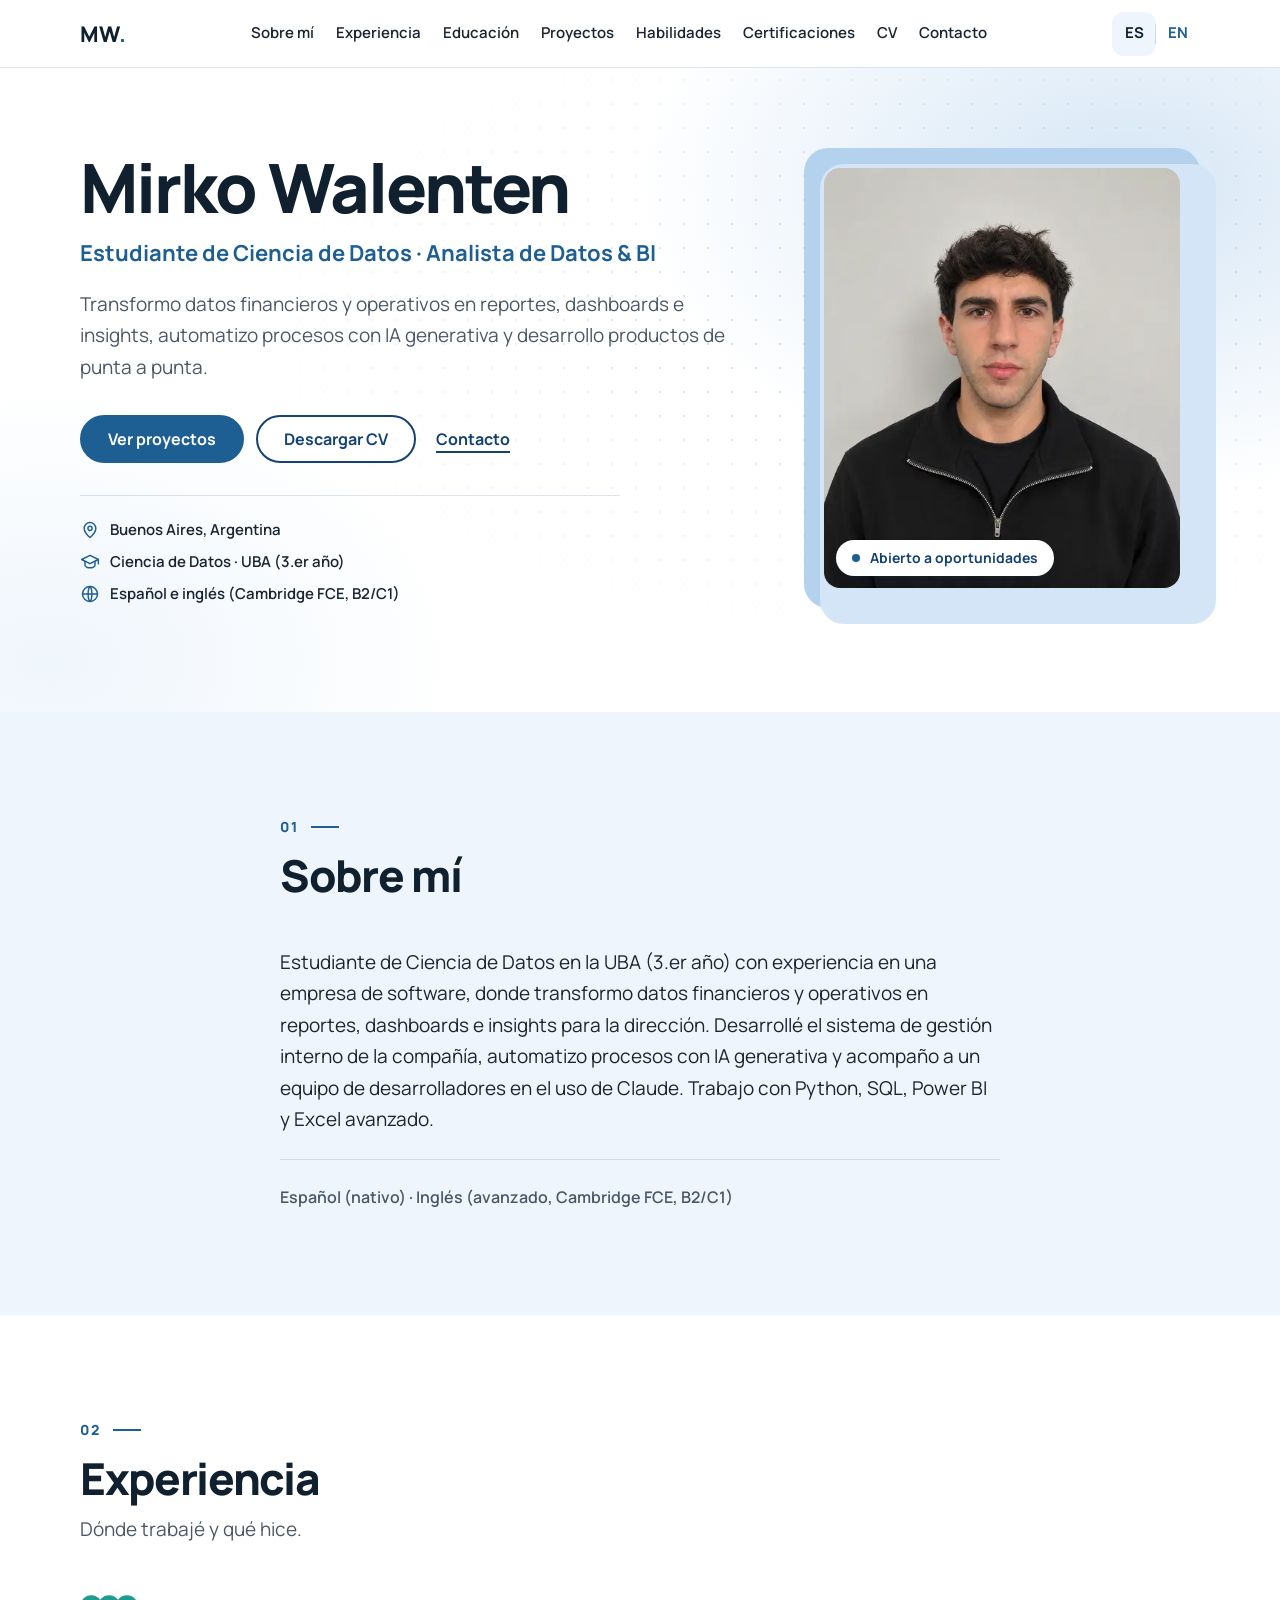
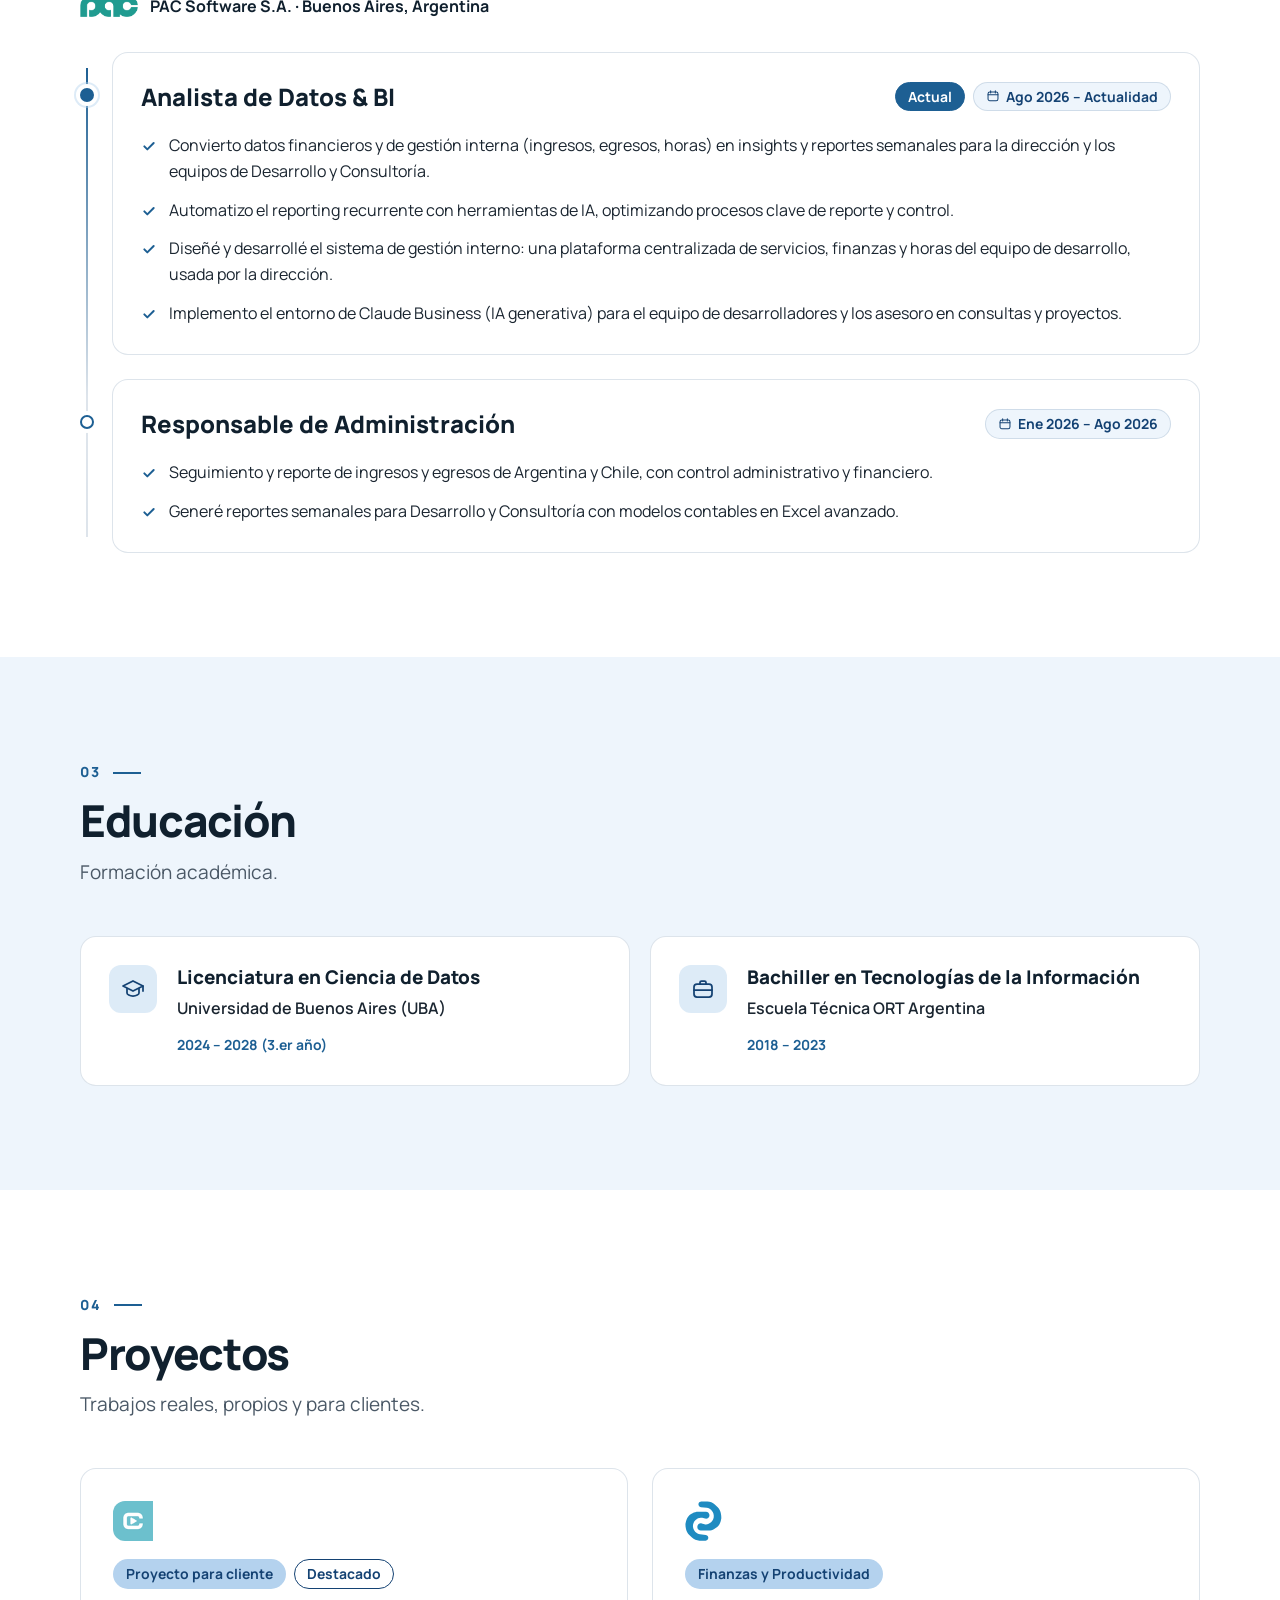
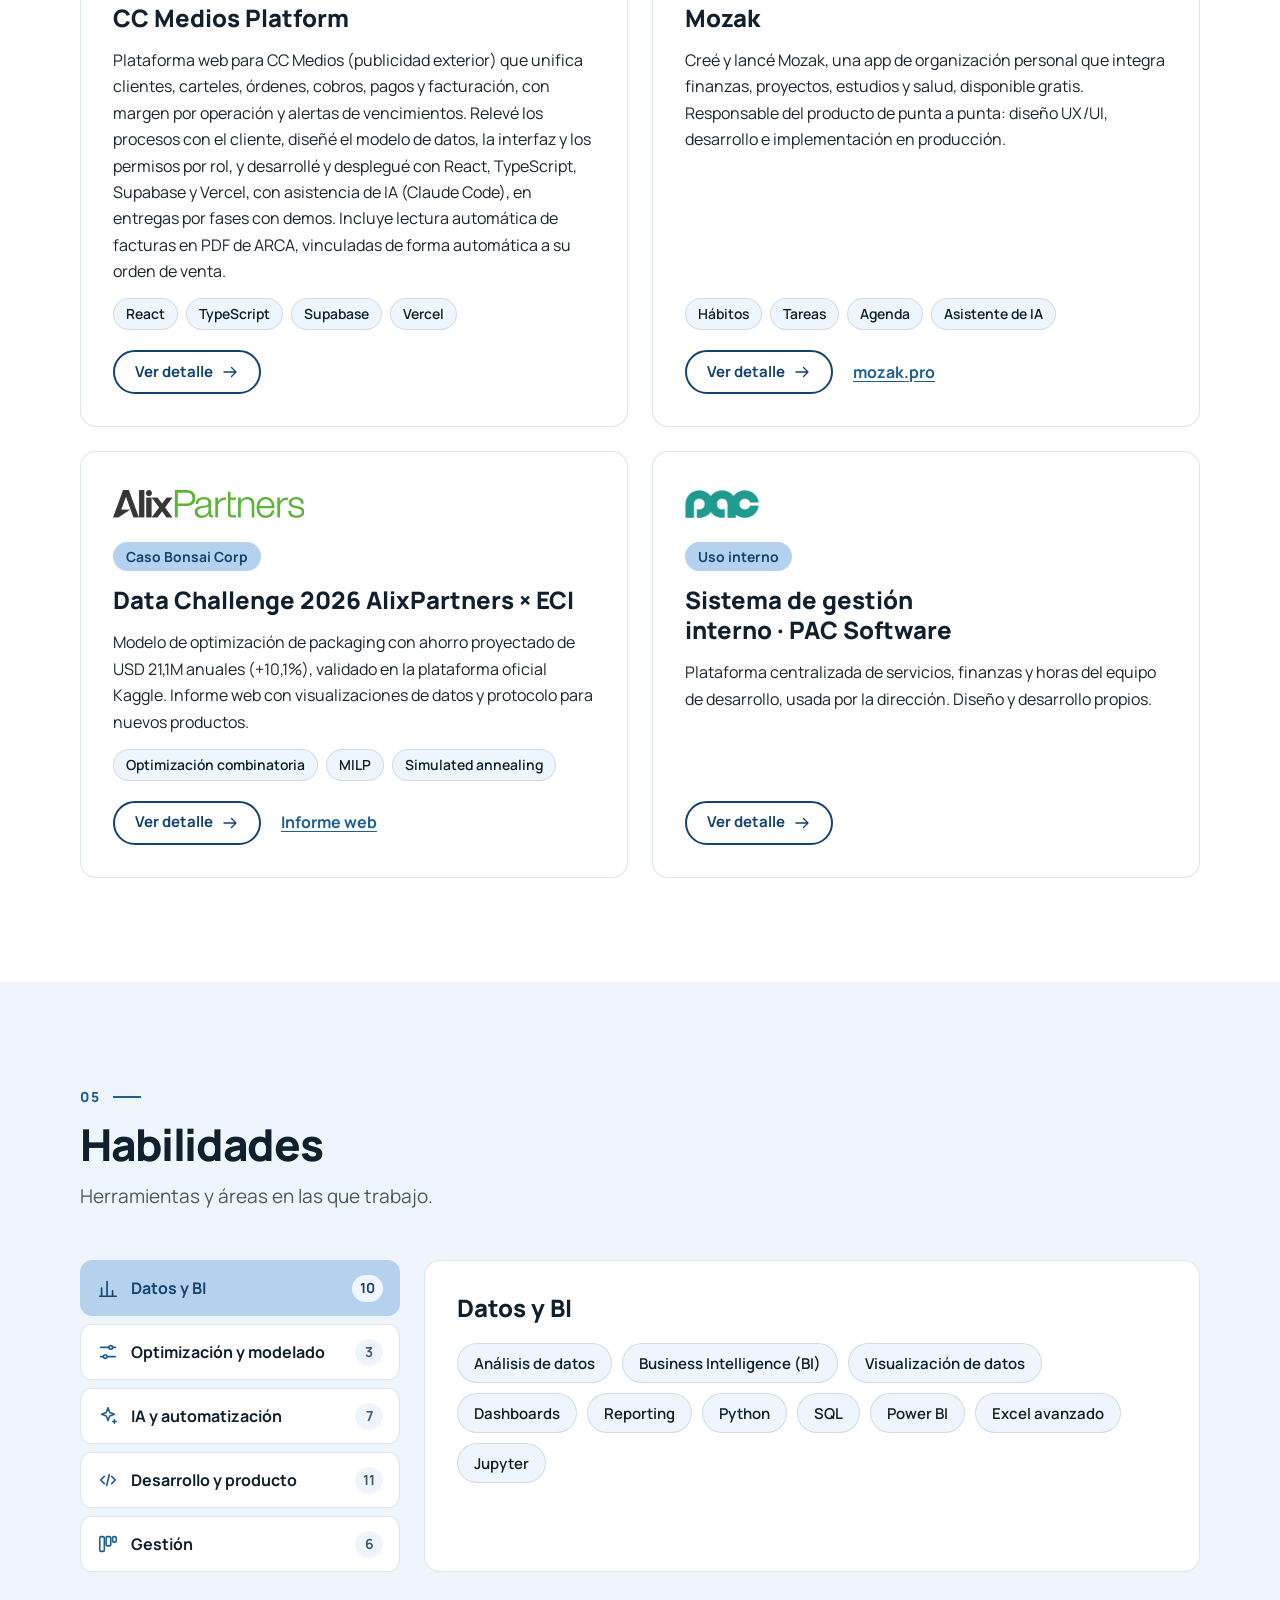
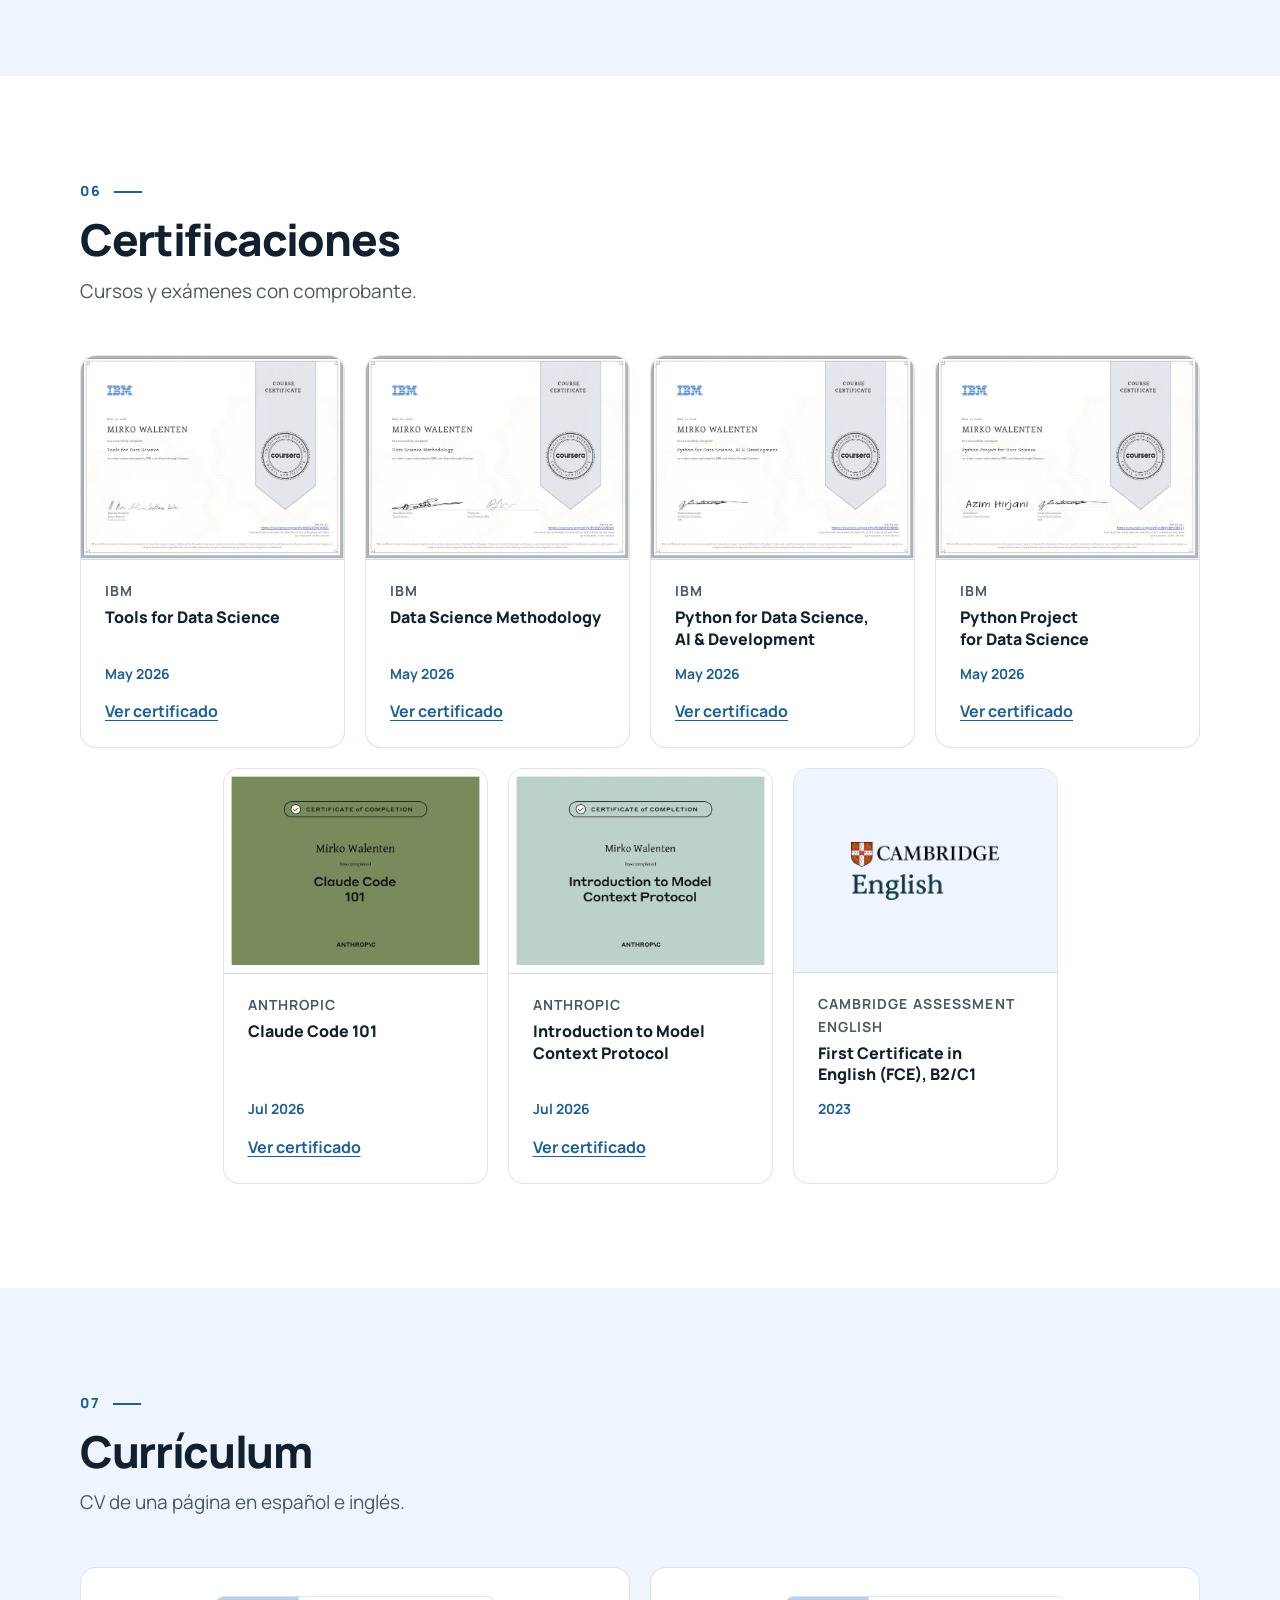
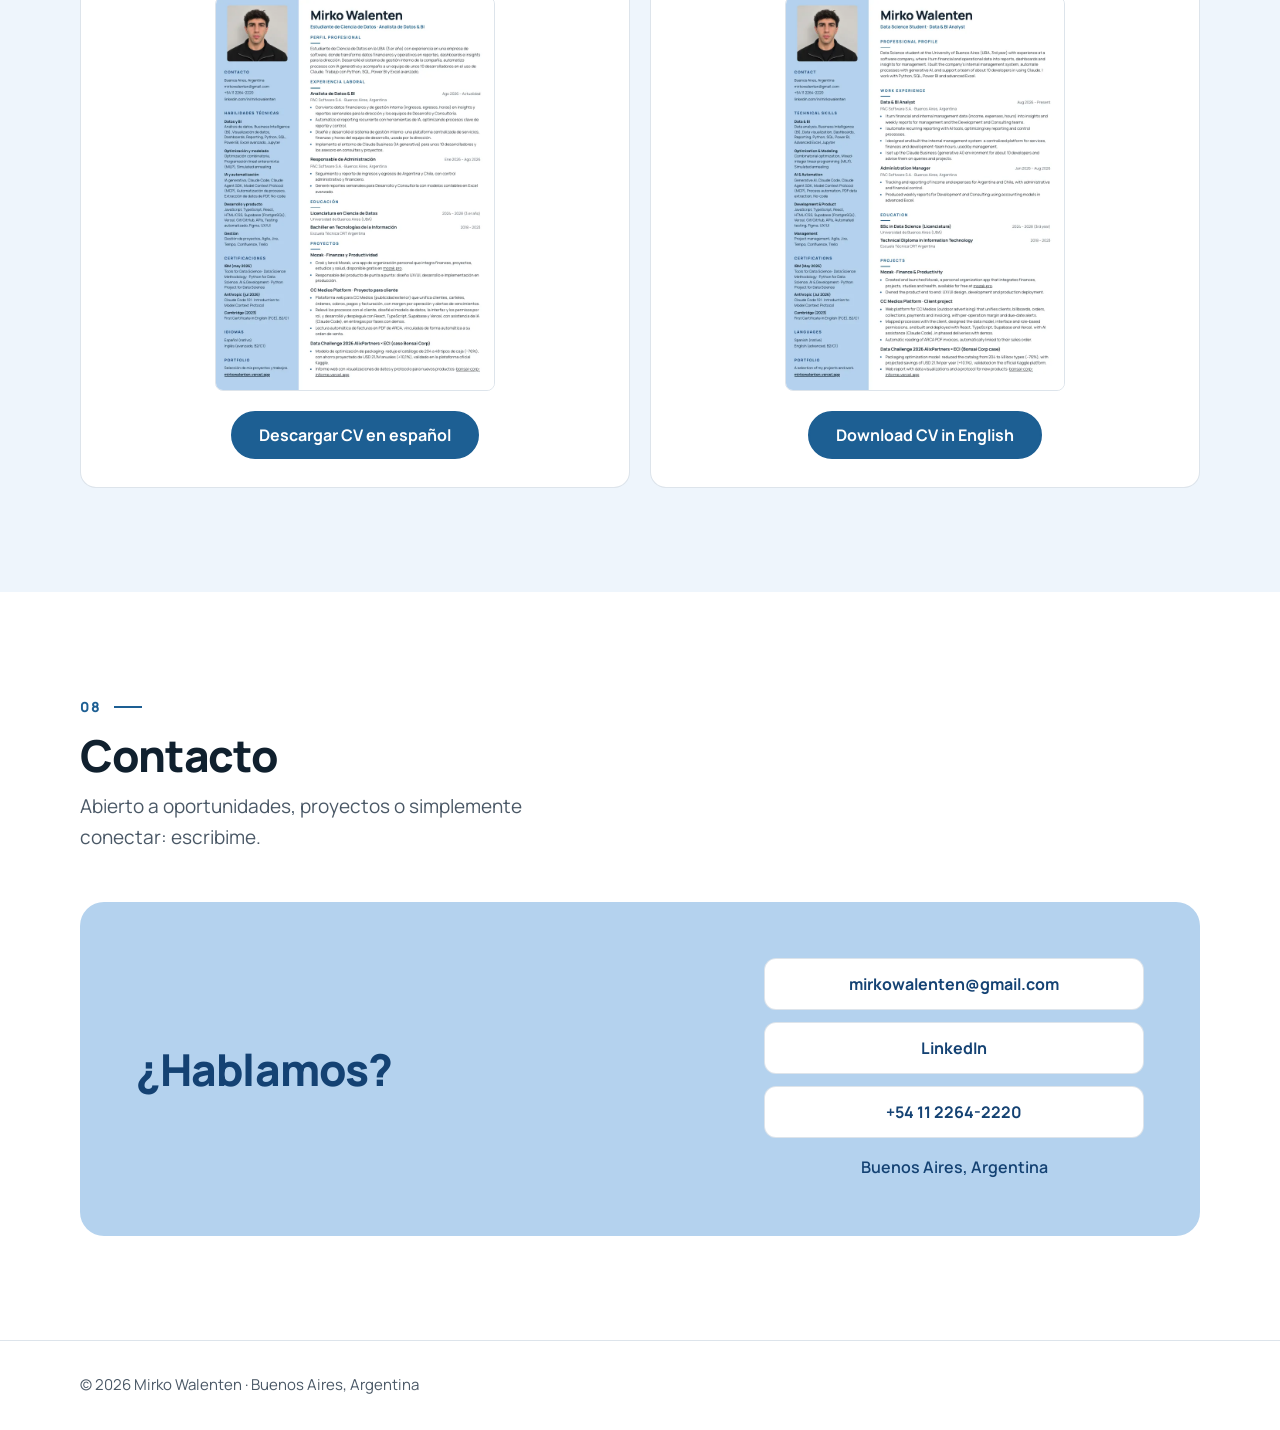
==== commit 33b78d66: "Bloque E: línea de tiempo con nodos y pills, logo de PAC, viñetas con check y tarjetas de educación " ====
--- a/index.html
+++ b/index.html
@@ -125,13 +125,13 @@
           <h2 class="section-head__title" id="t-experiencia">Experiencia</h2>
           <p class="section-head__sub">Dónde trabajé y qué hice.</p>
         </header>
-        <p class="company reveal">PAC Software S.A. · Buenos Aires, Argentina</p>
+        <p class="company reveal"><img class="company__logo" src="/assets/img/logos/pac-72.webp" width="58" height="22" alt="" loading="lazy" decoding="async"><span>PAC Software S.A. · Buenos Aires, Argentina</span></p>
         <ol class="timeline">
           <li class="timeline__item">
             <article class="card role reveal">
               <div class="role__head">
                 <h3 class="role__title">Analista de Datos &amp; BI</h3>
-                <p class="role__date">Ago 2026 – Actualidad</p>
+                <p class="role__meta"><span class="pill pill--now">Actual</span><span class="pill pill--date"><svg class="icon" width="14" height="14" aria-hidden="true" focusable="false"><use href="/assets/img/icons.svg?v=6#i-calendar"/></svg>Ago 2026 – Actualidad</span></p>
               </div>
               <ul class="bullets">
                 <li>Convierto datos financieros y de gestión interna (ingresos, egresos, horas) en insights y reportes semanales para la dirección y los equipos de Desarrollo y Consultoría.</li>
@@ -145,7 +145,7 @@
             <article class="card role reveal">
               <div class="role__head">
                 <h3 class="role__title">Responsable de Administración</h3>
-                <p class="role__date">Ene 2026 – Ago 2026</p>
+                <p class="role__meta"><span class="pill pill--date"><svg class="icon" width="14" height="14" aria-hidden="true" focusable="false"><use href="/assets/img/icons.svg?v=6#i-calendar"/></svg>Ene 2026 – Ago 2026</span></p>
               </div>
               <ul class="bullets">
                 <li>Seguimiento y reporte de ingresos y egresos de Argentina y Chile, con control administrativo y financiero.</li>
@@ -165,15 +165,17 @@
           <p class="section-head__sub">Formación académica.</p>
         </header>
         <div class="education">
-          <article class="card reveal">
-            <h3>Licenciatura en Ciencia de Datos</h3>
+          <article class="card edu reveal">
+            <span class="edu__icon" aria-hidden="true"><svg class="icon" width="24" height="24" aria-hidden="true" focusable="false"><use href="/assets/img/icons.svg?v=6#i-cap"/></svg></span>
+            <div class="edu__body"><h3>Licenciatura en Ciencia de Datos</h3>
             <p class="education__school">Universidad de Buenos Aires (UBA)</p>
-            <p class="education__date">2024 – 2028 (3.er año)</p>
-          </article>
-          <article class="card reveal">
-            <h3>Bachiller en Tecnologías de la Información</h3>
+            <p class="education__date">2024 – 2028 (3.er año)</p></div>
+          </article>
+          <article class="card edu reveal">
+            <span class="edu__icon" aria-hidden="true"><svg class="icon" width="24" height="24" aria-hidden="true" focusable="false"><use href="/assets/img/icons.svg?v=6#i-briefcase"/></svg></span>
+            <div class="edu__body"><h3>Bachiller en Tecnologías de la Información</h3>
             <p class="education__school">Escuela Técnica ORT Argentina</p>
-            <p class="education__date">2018 – 2023</p>
+            <p class="education__date">2018 – 2023</p></div>
           </article>
         </div>
       </div>
--- a/assets/css/styles.css
+++ b/assets/css/styles.css
@@ -932,55 +932,70 @@
 
 /* ---------- Experiencia ---------- */
 .company {
+  display: flex;
+  align-items: center;
+  gap: var(--space-3);
   margin-bottom: var(--space-8);
   font-weight: 700;
   color: var(--ink);
+}
+
+.company__logo {
+  width: auto;
+  height: 22px;
 }
 
 .timeline {
   position: relative;
   display: grid;
   gap: var(--space-6);
-  padding-left: var(--space-7);
+  padding-left: var(--space-8);
 }
 
 .timeline::before {
   content: "";
   position: absolute;
-  top: var(--space-2);
-  bottom: var(--space-2);
-  left: 5px;
+  top: var(--space-4);
+  bottom: var(--space-4);
+  left: 6px;
   width: 2px;
-  background: var(--border);
+  background: linear-gradient(var(--blue), var(--border) 70%);
 }
 
 .timeline__item {
   position: relative;
 }
 
+/* Nodo alineado con la primera línea del título de cada rol */
 .timeline__item::before {
   content: "";
   position: absolute;
-  top: var(--space-9);
-  left: calc(var(--space-7) * -1);
-  width: 12px;
-  height: 12px;
+  top: 36px;
+  left: calc(var(--space-8) * -1);
+  width: 14px;
+  height: 14px;
   background: var(--white);
   border: 2px solid var(--blue);
   border-radius: 50%;
+  box-shadow: 0 0 0 4px var(--white);
 }
 
 .timeline__item:first-child::before {
   background: var(--blue);
+  box-shadow: 0 0 0 4px var(--white), 0 0 0 6px var(--tint);
+}
+
+.section--alt .timeline__item::before {
+  box-shadow: 0 0 0 4px var(--sky-50);
 }
 
 .role__head {
   display: flex;
   flex-wrap: wrap;
-  align-items: baseline;
+  align-items: center;
   justify-content: space-between;
-  gap: var(--space-1) var(--space-4);
-  margin-bottom: var(--space-4);
+  gap: var(--space-2) var(--space-4);
+  margin-bottom: var(--space-5);
 }
 
 .role__title {
@@ -990,31 +1005,57 @@
   color: var(--ink);
 }
 
-.role__date {
+.role__meta {
+  display: flex;
+  flex-wrap: wrap;
+  align-items: center;
+  gap: var(--space-2);
+}
+
+.pill {
+  display: inline-flex;
+  align-items: center;
+  gap: 6px;
+  padding: var(--space-1) var(--space-3);
   font-size: var(--fs-small);
   font-weight: 700;
-  color: var(--blue);
+  line-height: 1.4;
+  white-space: nowrap;
+  border-radius: var(--radius-pill);
+}
+
+.pill--date {
+  color: var(--blue-dark);
+  background: var(--sky-50);
+  border: 1px solid var(--border);
+}
+
+.pill--now {
+  color: var(--white);
+  background: var(--blue);
+  border: 1px solid var(--blue);
 }
 
 .bullets {
   display: grid;
-  gap: 10px;
+  gap: var(--space-3);
 }
 
 .bullets li {
   position: relative;
-  padding-left: var(--space-5);
+  padding-left: var(--space-7);
 }
 
 .bullets li::before {
   content: "";
   position: absolute;
-  top: 0.72em;
+  top: 0.38em;
   left: 0;
-  width: 6px;
-  height: 6px;
+  width: 16px;
+  height: 16px;
   background: var(--blue);
-  border-radius: 50%;
+  -webkit-mask: url("data:image/svg+xml,%3Csvg xmlns='http://www.w3.org/2000/svg' viewBox='0 0 24 24' fill='none' stroke='black' stroke-width='3' stroke-linecap='round' stroke-linejoin='round'%3E%3Cpath d='M5 12.5l4.5 4.5L19 7.5'/%3E%3C/svg%3E") center / contain no-repeat;
+  mask: url("data:image/svg+xml,%3Csvg xmlns='http://www.w3.org/2000/svg' viewBox='0 0 24 24' fill='none' stroke='black' stroke-width='3' stroke-linecap='round' stroke-linejoin='round'%3E%3Cpath d='M5 12.5l4.5 4.5L19 7.5'/%3E%3C/svg%3E") center / contain no-repeat;
 }
 
 /* ---------- Proyectos ---------- */
@@ -1530,8 +1571,31 @@
   gap: var(--space-5);
 }
 
+.edu {
+  display: flex;
+  align-items: flex-start;
+  gap: var(--space-5);
+  transition: border-color var(--dur) var(--ease), box-shadow var(--dur) var(--ease), transform var(--dur) var(--ease);
+}
+
+.edu:hover {
+  border-color: var(--border-strong);
+  box-shadow: var(--shadow-2);
+}
+
+.edu__icon {
+  display: grid;
+  flex: none;
+  place-items: center;
+  width: 48px;
+  height: 48px;
+  color: var(--blue-dark);
+  background: var(--tint);
+  border-radius: var(--radius-md);
+}
+
 .education h3 {
-  font-size: var(--fs-h3);
+  font-size: var(--fs-h4);
   font-weight: 800;
   line-height: var(--lh-snug);
   color: var(--ink);
@@ -1543,7 +1607,7 @@
 }
 
 .education__date {
-  margin-top: 14px;
+  margin-top: var(--space-3);
   font-size: var(--fs-small);
   font-weight: 700;
   color: var(--blue);
@@ -1834,7 +1898,8 @@
     transform: none;
   }
 
-  .project:hover {
+  .project:hover,
+  .edu:hover {
     transform: translateY(-2px);
   }
 }
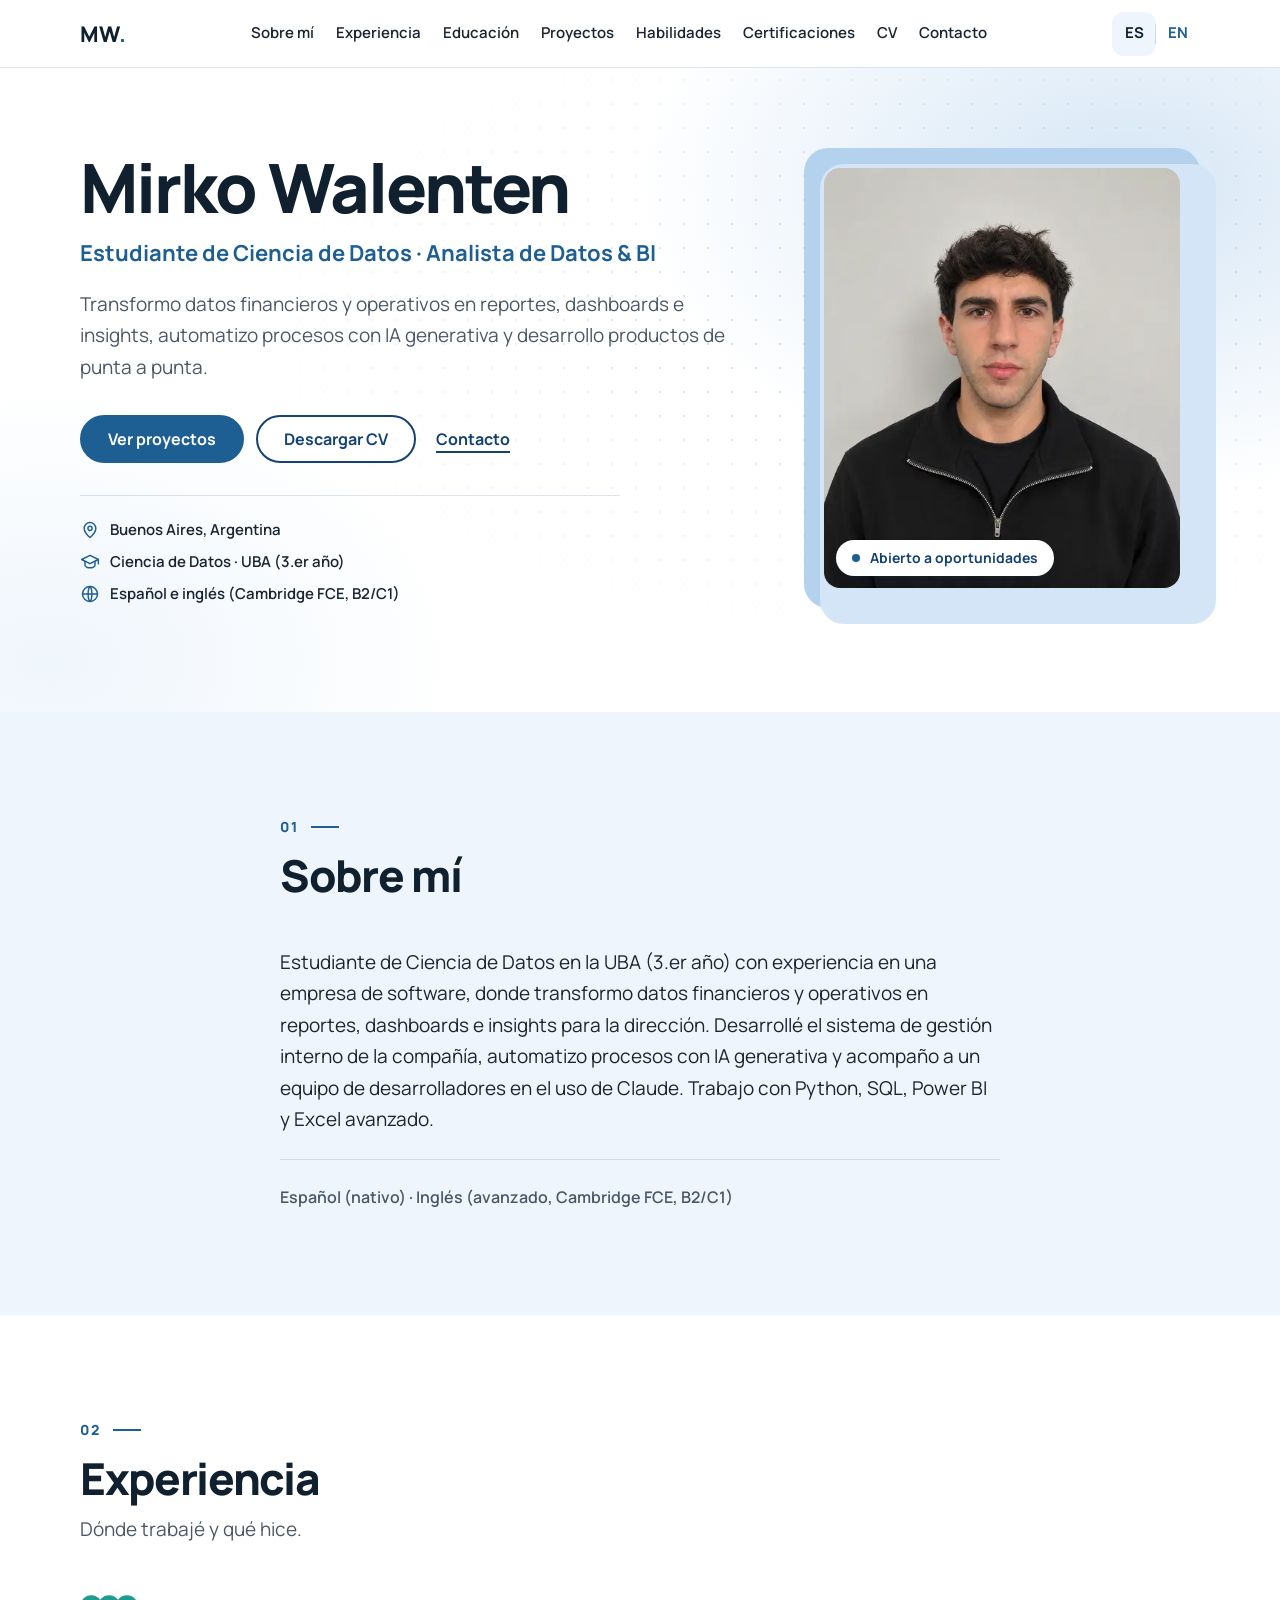
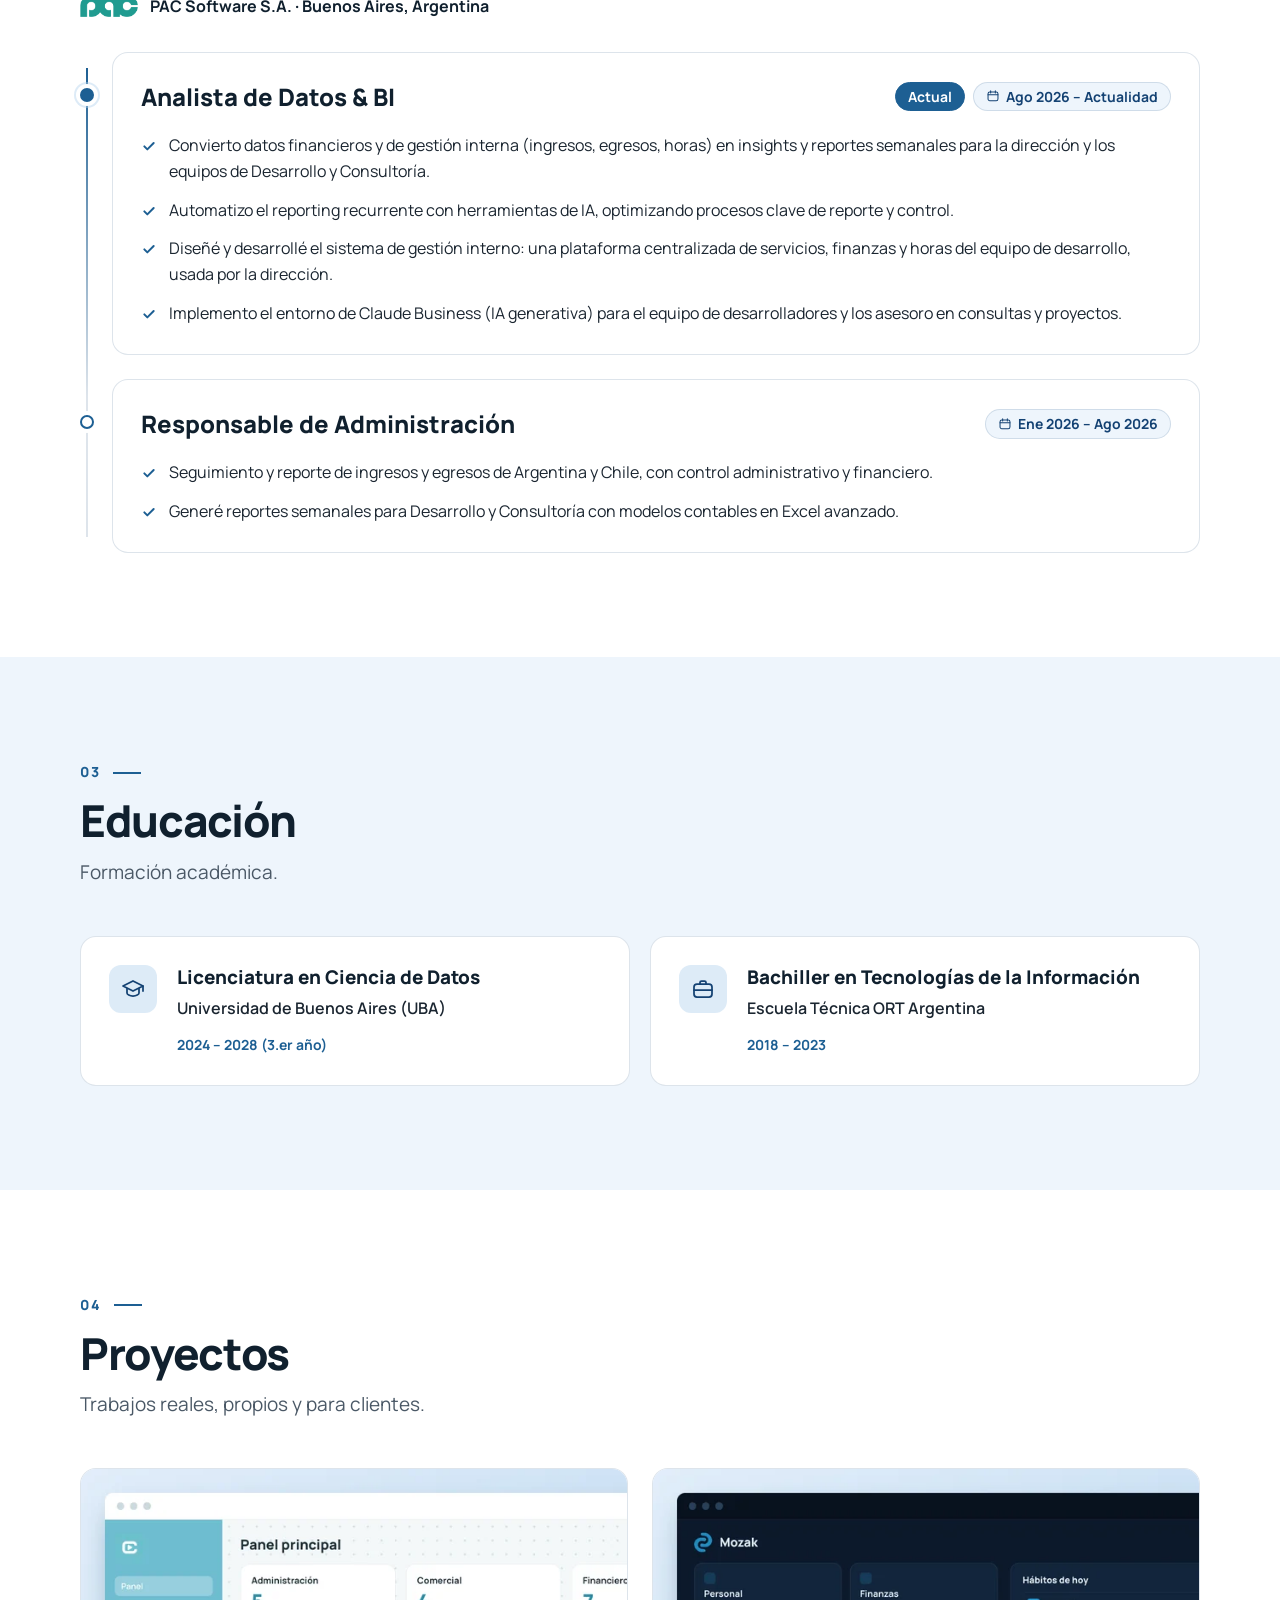
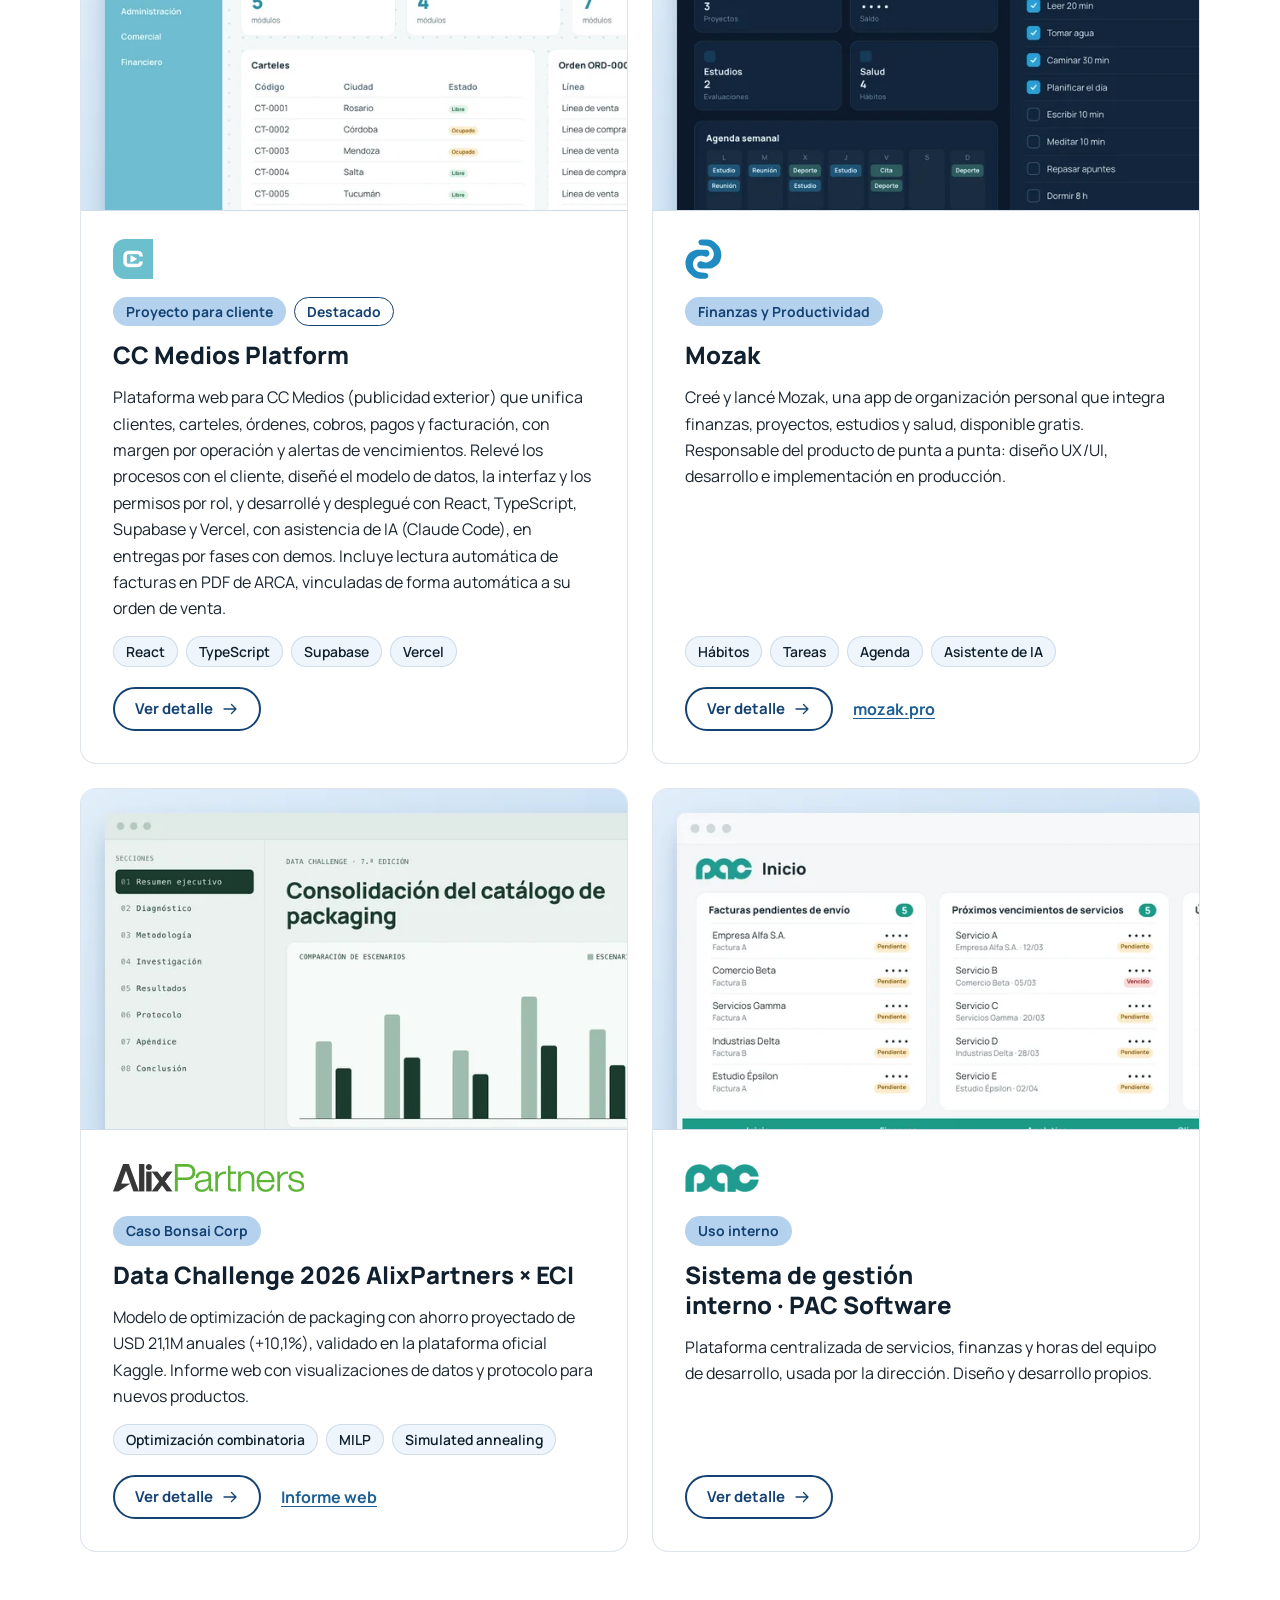
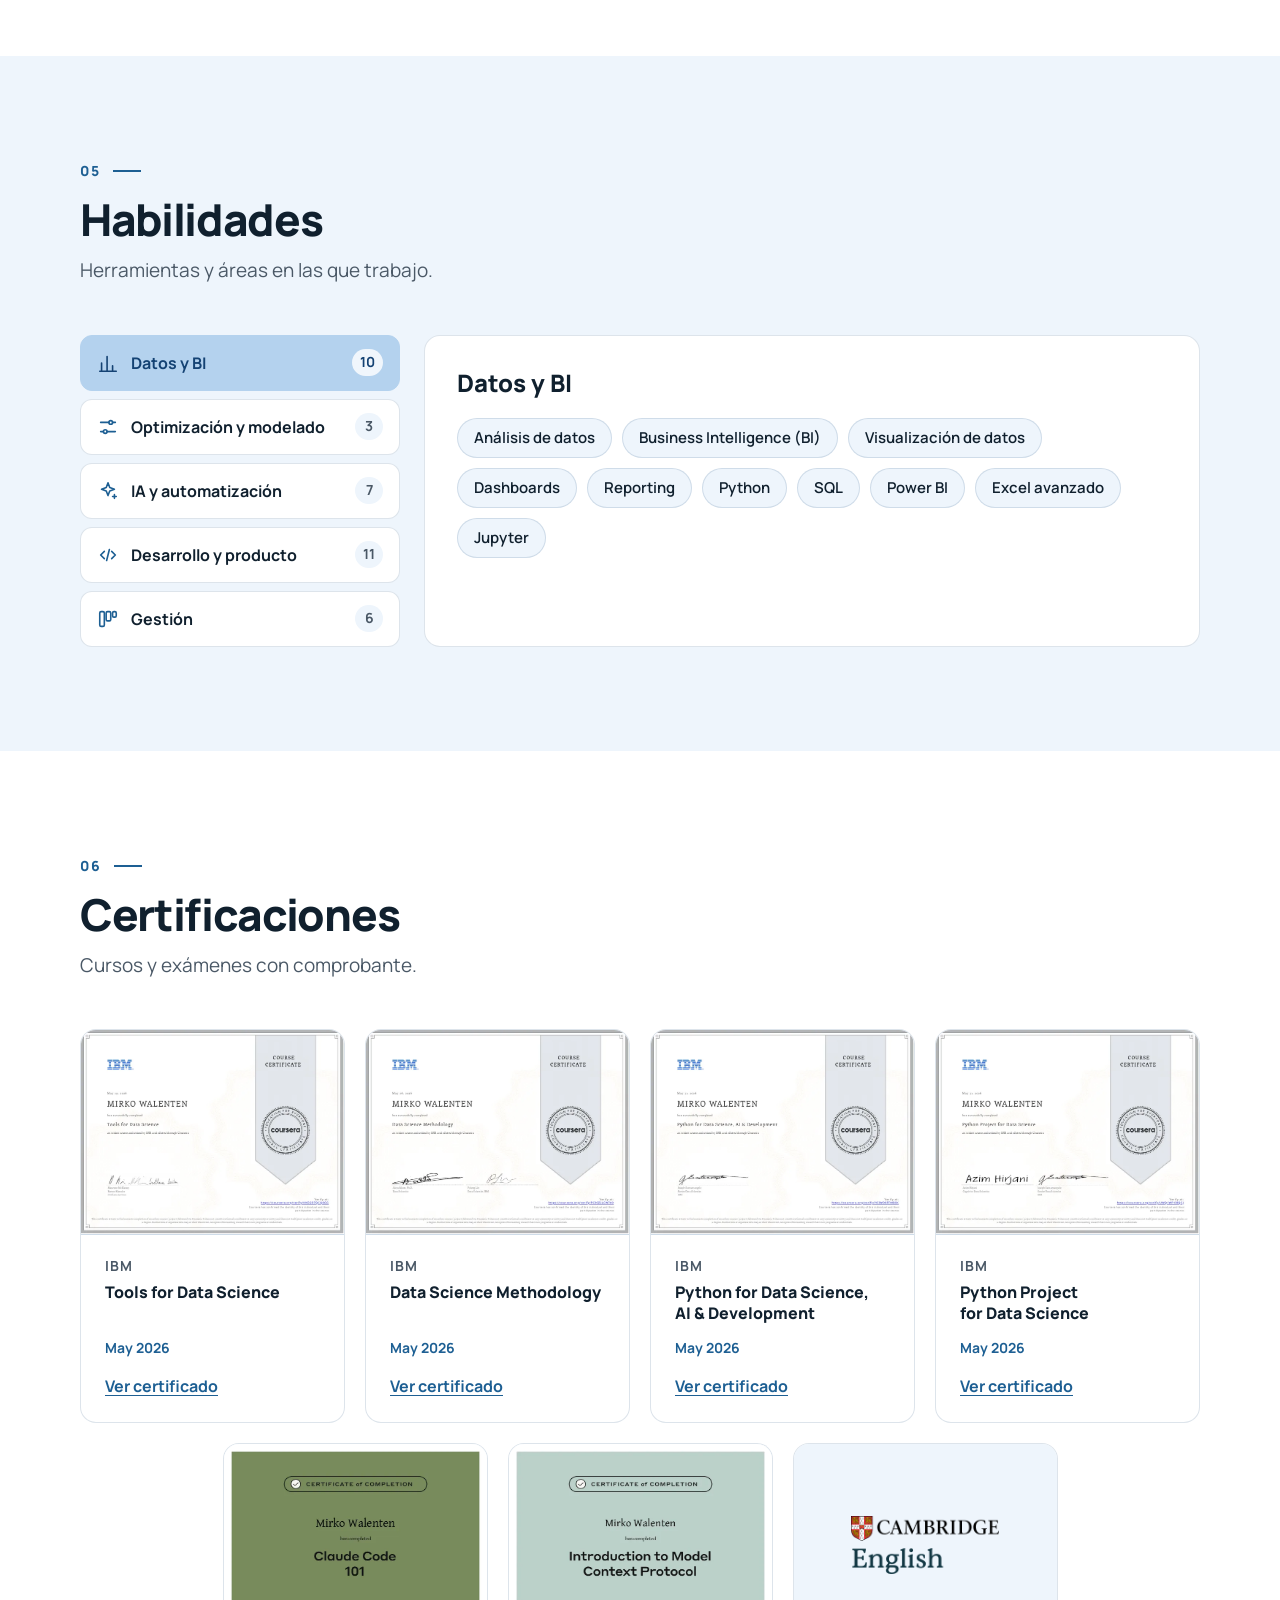
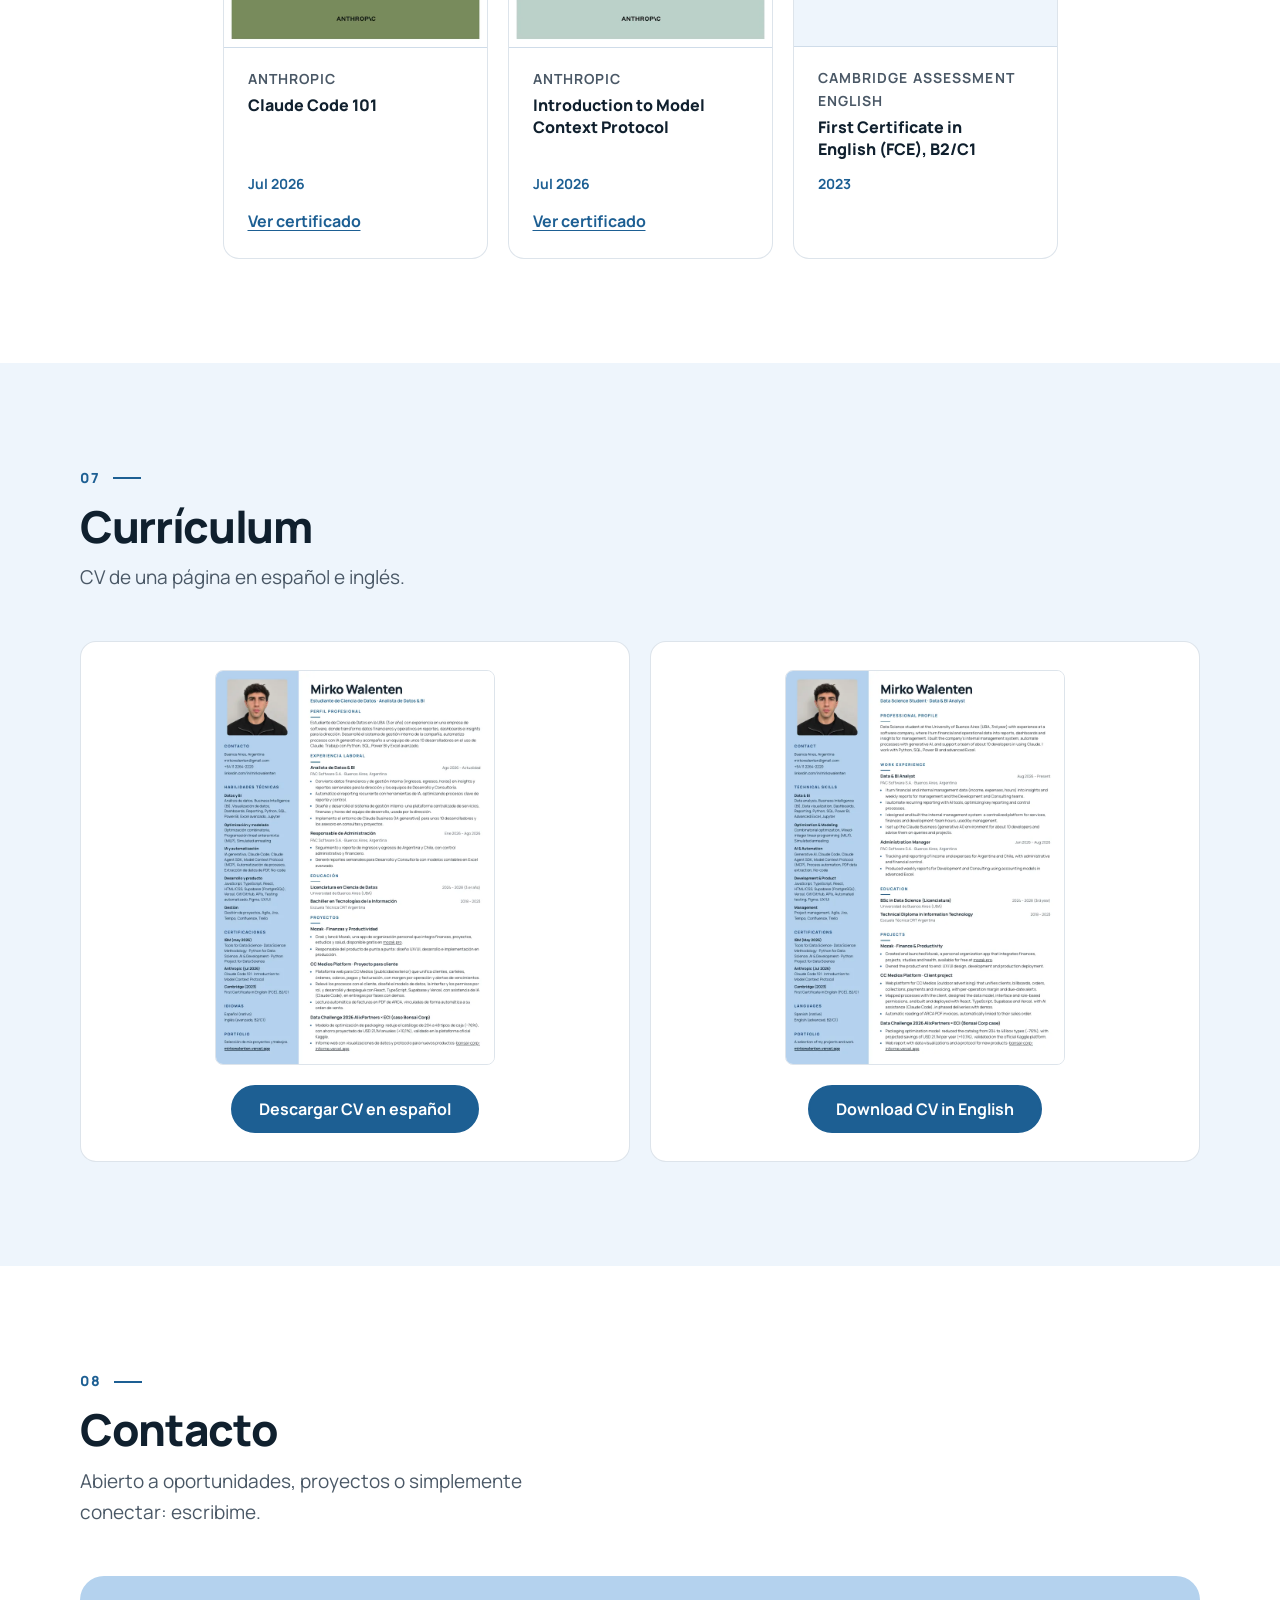
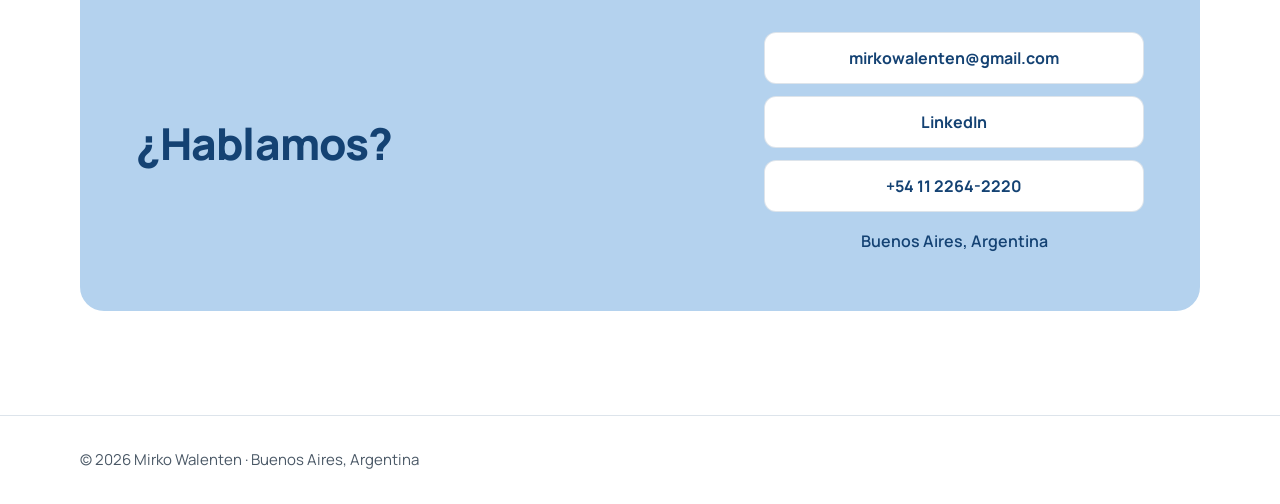
==== commit 652000f7: "Bloque F: portadas con miniaturas de las maquetas, hover de tarjeta y fix del enlace estirado al pre" ====
--- a/index.html
+++ b/index.html
@@ -191,6 +191,10 @@
         <div class="projects">
 
           <article class="card project reveal">
+            <div class="project__cover">
+              <img src="/assets/img/projects/cc-medios-cover-640.webp" srcset="/assets/img/projects/cc-medios-cover-640.webp 640w, /assets/img/projects/cc-medios-cover-1280.webp 1280w" sizes="(min-width: 900px) 548px, calc(100vw - 40px)" width="640" height="400" alt="Maqueta ilustrativa de CC Medios Platform" loading="lazy" decoding="async">
+            </div>
+            <div class="project__body">
             <img class="project__logo" src="/assets/img/logos/cc-medios-64.webp" srcset="/assets/img/logos/cc-medios-64.webp 1x, /assets/img/logos/cc-medios-128.webp 2x" width="40" height="40" alt="Logo de CC Medios" loading="lazy" decoding="async">
             <div class="project__meta">
               <p class="project__tag">Proyecto para cliente</p>
@@ -207,8 +211,13 @@
             <div class="project__actions">
               <a class="btn btn--ghost btn--sm project__detail" href="/proyectos/cc-medios">Ver detalle<svg class="icon" width="18" height="18" aria-hidden="true" focusable="false"><use href="/assets/img/icons.svg?v=6#i-arrow-right"/></svg><span class="sr-only"> de CC Medios Platform</span></a>
             </div>
+            </div>
           </article>
           <article class="card project reveal">
+            <div class="project__cover">
+              <img src="/assets/img/projects/mozak-cover-640.webp" srcset="/assets/img/projects/mozak-cover-640.webp 640w, /assets/img/projects/mozak-cover-1280.webp 1280w" sizes="(min-width: 900px) 548px, calc(100vw - 40px)" width="640" height="400" alt="Maqueta ilustrativa de Mozak" loading="lazy" decoding="async">
+            </div>
+            <div class="project__body">
             <img class="project__logo" src="/assets/img/logos/mozak.svg" width="37" height="40" alt="Logo de Mozak" loading="lazy" decoding="async">
             <div class="project__meta">
               <p class="project__tag">Finanzas y Productividad</p>
@@ -225,8 +234,13 @@
               <a class="btn btn--ghost btn--sm project__detail" href="/proyectos/mozak">Ver detalle<svg class="icon" width="18" height="18" aria-hidden="true" focusable="false"><use href="/assets/img/icons.svg?v=6#i-arrow-right"/></svg><span class="sr-only"> de Mozak</span></a>
               <a class="project__link" href="https://mozak.pro" target="_blank" rel="noopener noreferrer">mozak.pro<span class="sr-only"> (se abre en una pestaña nueva)</span></a>
             </div>
+            </div>
           </article>
           <article class="card project reveal">
+            <div class="project__cover">
+              <img src="/assets/img/projects/bonsai-corp-cover-640.webp" srcset="/assets/img/projects/bonsai-corp-cover-640.webp 640w, /assets/img/projects/bonsai-corp-cover-1280.webp 1280w" sizes="(min-width: 900px) 548px, calc(100vw - 40px)" width="640" height="400" alt="Maqueta ilustrativa del informe de Bonsai Corp" loading="lazy" decoding="async">
+            </div>
+            <div class="project__body">
             <img class="project__logo project__logo--alix" src="/assets/img/logos/alixpartners-56.webp" srcset="/assets/img/logos/alixpartners-56.webp 1x, /assets/img/logos/alixpartners-112.webp 2x" width="190" height="28" alt="Logo de AlixPartners" loading="lazy" decoding="async">
             <div class="project__meta">
               <p class="project__tag">Caso Bonsai Corp</p>
@@ -242,8 +256,13 @@
               <a class="btn btn--ghost btn--sm project__detail" href="/proyectos/bonsai-corp">Ver detalle<svg class="icon" width="18" height="18" aria-hidden="true" focusable="false"><use href="/assets/img/icons.svg?v=6#i-arrow-right"/></svg><span class="sr-only"> de Data Challenge 2026 AlixPartners × ECI</span></a>
               <a class="project__link" href="https://bonsai-corp-informe.vercel.app" target="_blank" rel="noopener noreferrer">Informe web<span class="sr-only"> (se abre en una pestaña nueva)</span></a>
             </div>
+            </div>
           </article>
           <article class="card project reveal">
+            <div class="project__cover">
+              <img src="/assets/img/projects/pac-app-cover-640.webp" srcset="/assets/img/projects/pac-app-cover-640.webp 640w, /assets/img/projects/pac-app-cover-1280.webp 1280w" sizes="(min-width: 900px) 548px, calc(100vw - 40px)" width="640" height="400" alt="Maqueta ilustrativa del sistema de gestión interno de PAC" loading="lazy" decoding="async">
+            </div>
+            <div class="project__body">
             <img class="project__logo project__logo--pac" src="/assets/img/logos/pac-72.webp" width="74" height="28" alt="Logo de PAC" loading="lazy" decoding="async">
             <div class="project__meta">
               <p class="project__tag">Uso interno</p>
@@ -252,6 +271,7 @@
             <p class="project__text">Plataforma centralizada de servicios, finanzas y horas del equipo de desarrollo, usada por la dirección. Diseño y desarrollo propios.</p>
             <div class="project__actions">
               <a class="btn btn--ghost btn--sm project__detail" href="/proyectos/pac-app">Ver detalle<svg class="icon" width="18" height="18" aria-hidden="true" focusable="false"><use href="/assets/img/icons.svg?v=6#i-arrow-right"/></svg><span class="sr-only"> de Sistema de gestión interno · PAC Software</span></a>
+            </div>
             </div>
           </article>
 
--- a/assets/css/styles.css
+++ b/assets/css/styles.css
@@ -1068,14 +1068,38 @@
   position: relative;
   display: flex;
   flex-direction: column;
+  height: 100%;
+  padding: 0;
+  transition: border-color var(--dur) var(--ease), transform var(--dur) var(--ease), box-shadow var(--dur) var(--ease);
+}
+
+.project:hover {
+  border-color: var(--celeste);
+  box-shadow: var(--shadow-3);
+}
+
+/* Portada: miniatura de la maqueta (16:10). El recorte redondeado va en la portada para no cortar el foco de la tarjeta */
+.project__cover {
+  position: relative;
+  aspect-ratio: 16 / 10;
+  overflow: hidden;
+  background: var(--sky-50);
+  border-bottom: 1px solid var(--border);
+  border-radius: calc(var(--radius-lg) - 1px) calc(var(--radius-lg) - 1px) 0 0;
+}
+
+.project__cover img {
+  width: 100%;
+  height: 100%;
+  object-fit: cover;
+}
+
+.project__body {
+  display: flex;
+  flex: 1;
+  flex-direction: column;
   gap: 14px;
-  height: 100%;
-  padding: var(--space-8);
-  transition: border-color var(--dur) var(--ease), transform var(--dur) var(--ease), box-shadow var(--dur) var(--ease);
-}
-
-.project:hover {
-  border-color: var(--border-strong);
+  padding: var(--space-7) var(--space-8) var(--space-8);
 }
 
 .project__logo {
@@ -1151,6 +1175,11 @@
   position: absolute;
   inset: 0;
   border-radius: var(--radius-lg);
+}
+
+/* Sin transform al presionar: un transform haría al botón contenedor del ::after y rompería el enlace estirado */
+.project__detail:active {
+  transform: none;
 }
 
 .project__detail:focus-visible {
@@ -1898,9 +1927,42 @@
     transform: none;
   }
 
-  .project:hover,
+  .project:hover {
+    transform: translateY(-4px);
+  }
+
   .edu:hover {
     transform: translateY(-2px);
+  }
+
+  /* Con .reveal activo hay que repetir la transición y subir la especificidad del hover */
+  .js .project.reveal,
+  .js .edu.reveal {
+    transition: opacity var(--dur-slow) var(--ease), transform var(--dur) var(--ease), border-color var(--dur) var(--ease), box-shadow var(--dur) var(--ease);
+  }
+
+  .js .project.reveal.is-visible:hover {
+    transform: translateY(-4px);
+  }
+
+  .js .edu.reveal.is-visible:hover {
+    transform: translateY(-2px);
+  }
+
+  .project__cover img {
+    transition: transform 0.6s var(--ease);
+  }
+
+  .project:hover .project__cover img {
+    transform: scale(1.035);
+  }
+
+  .project__detail .icon {
+    transition: transform var(--dur) var(--ease);
+  }
+
+  .project:hover .project__detail .icon {
+    transform: translateX(3px);
   }
 }
 
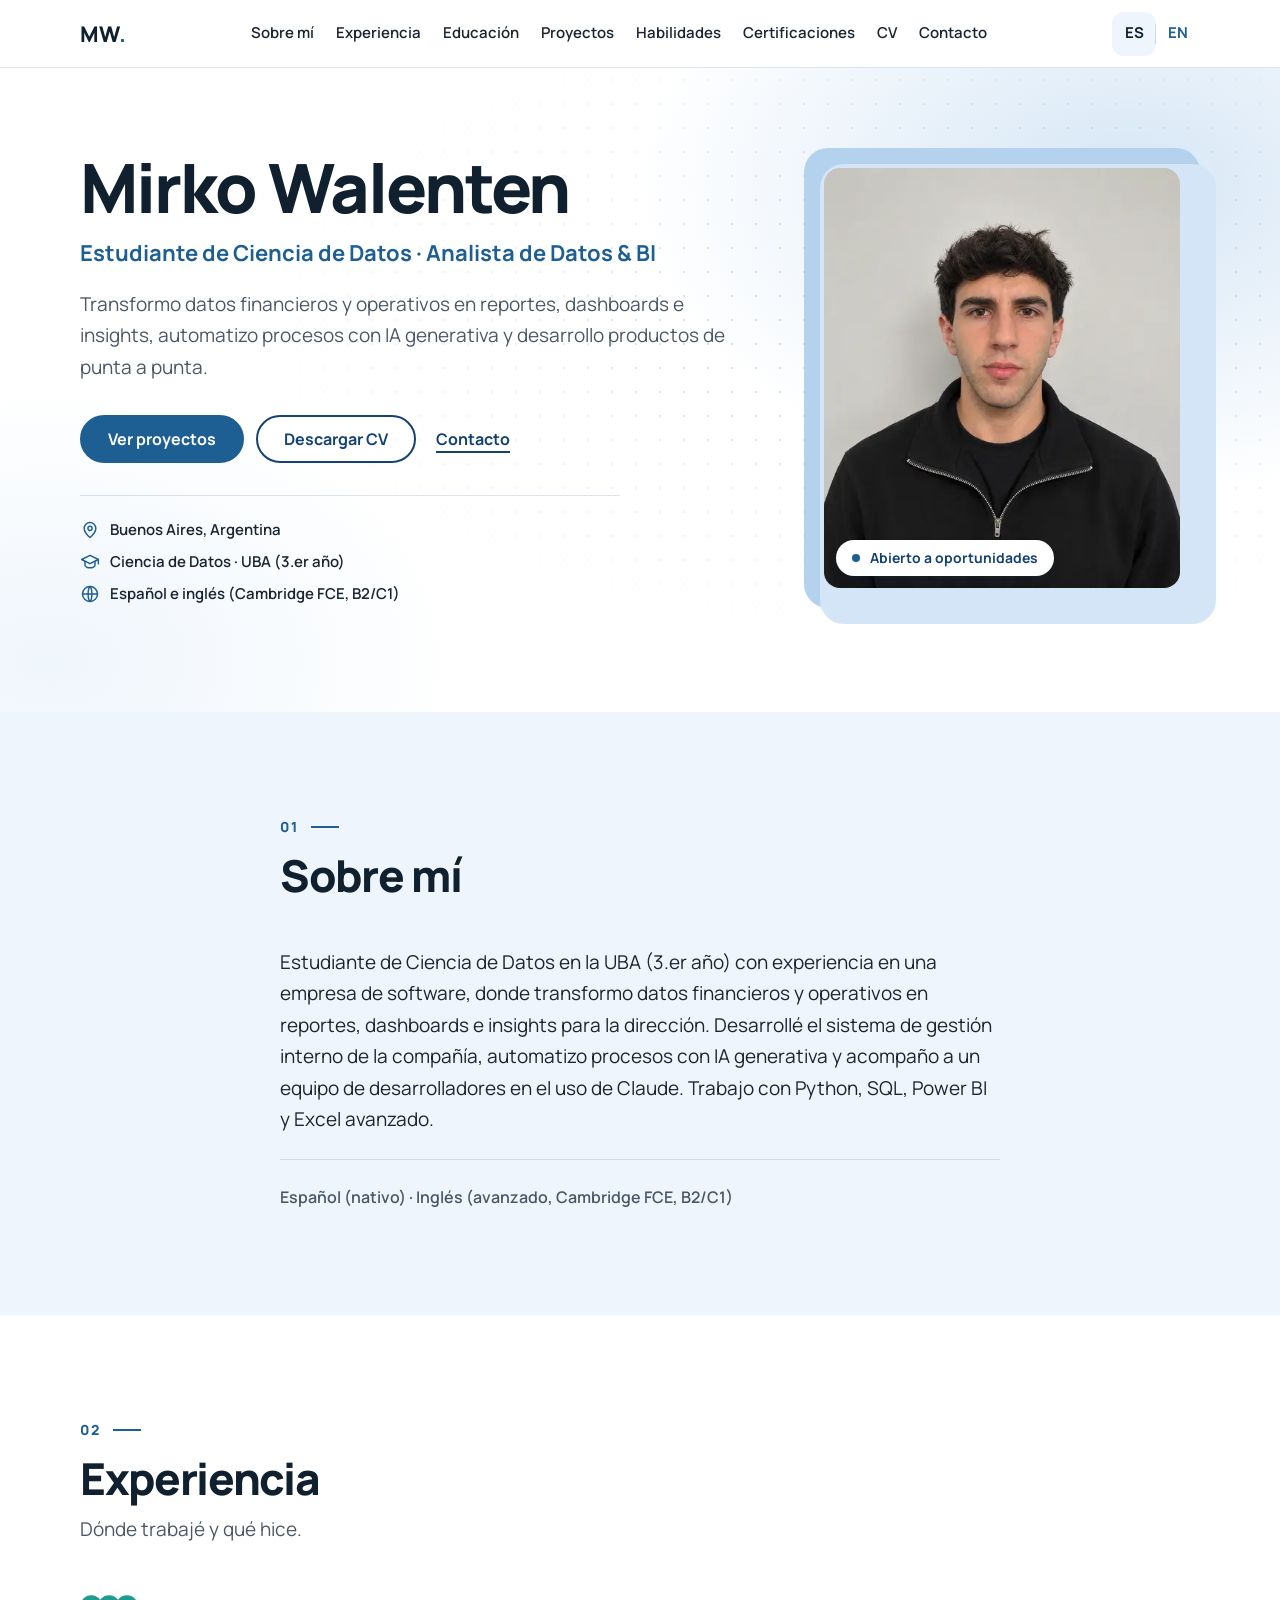
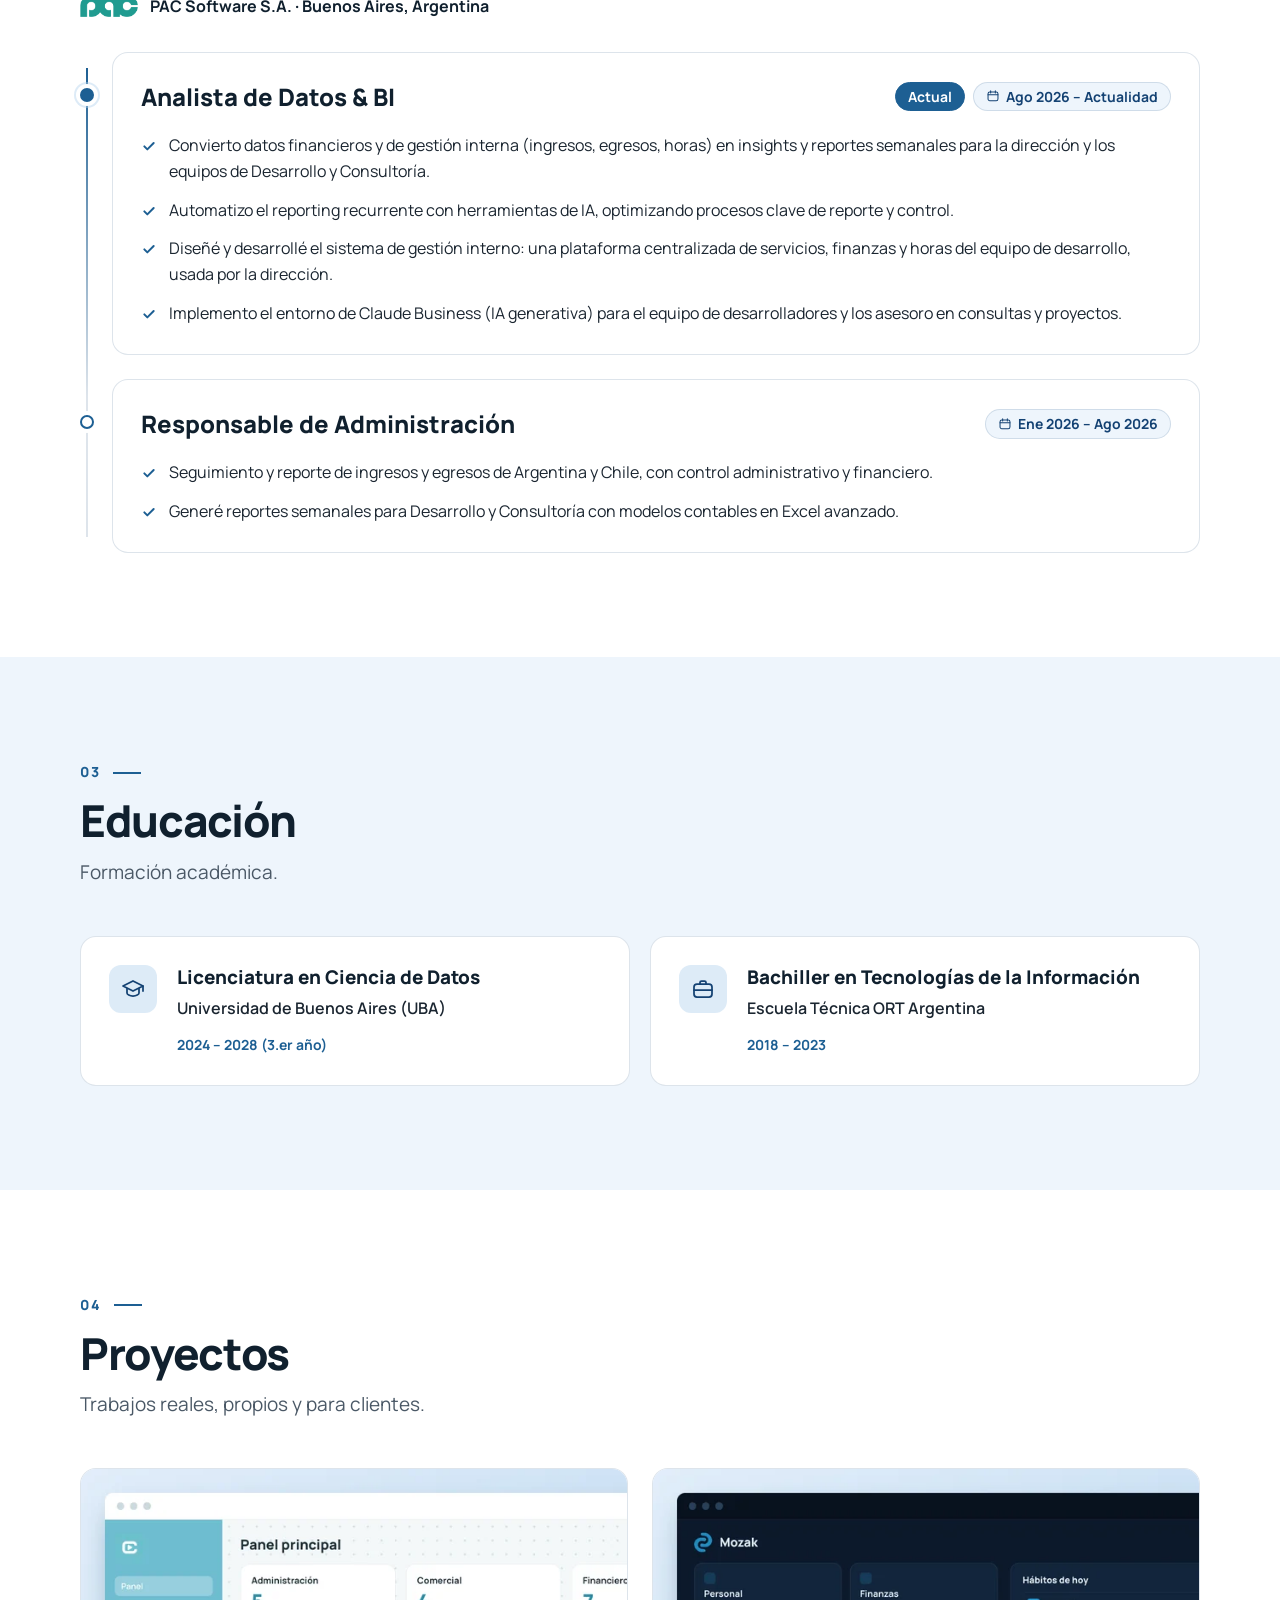
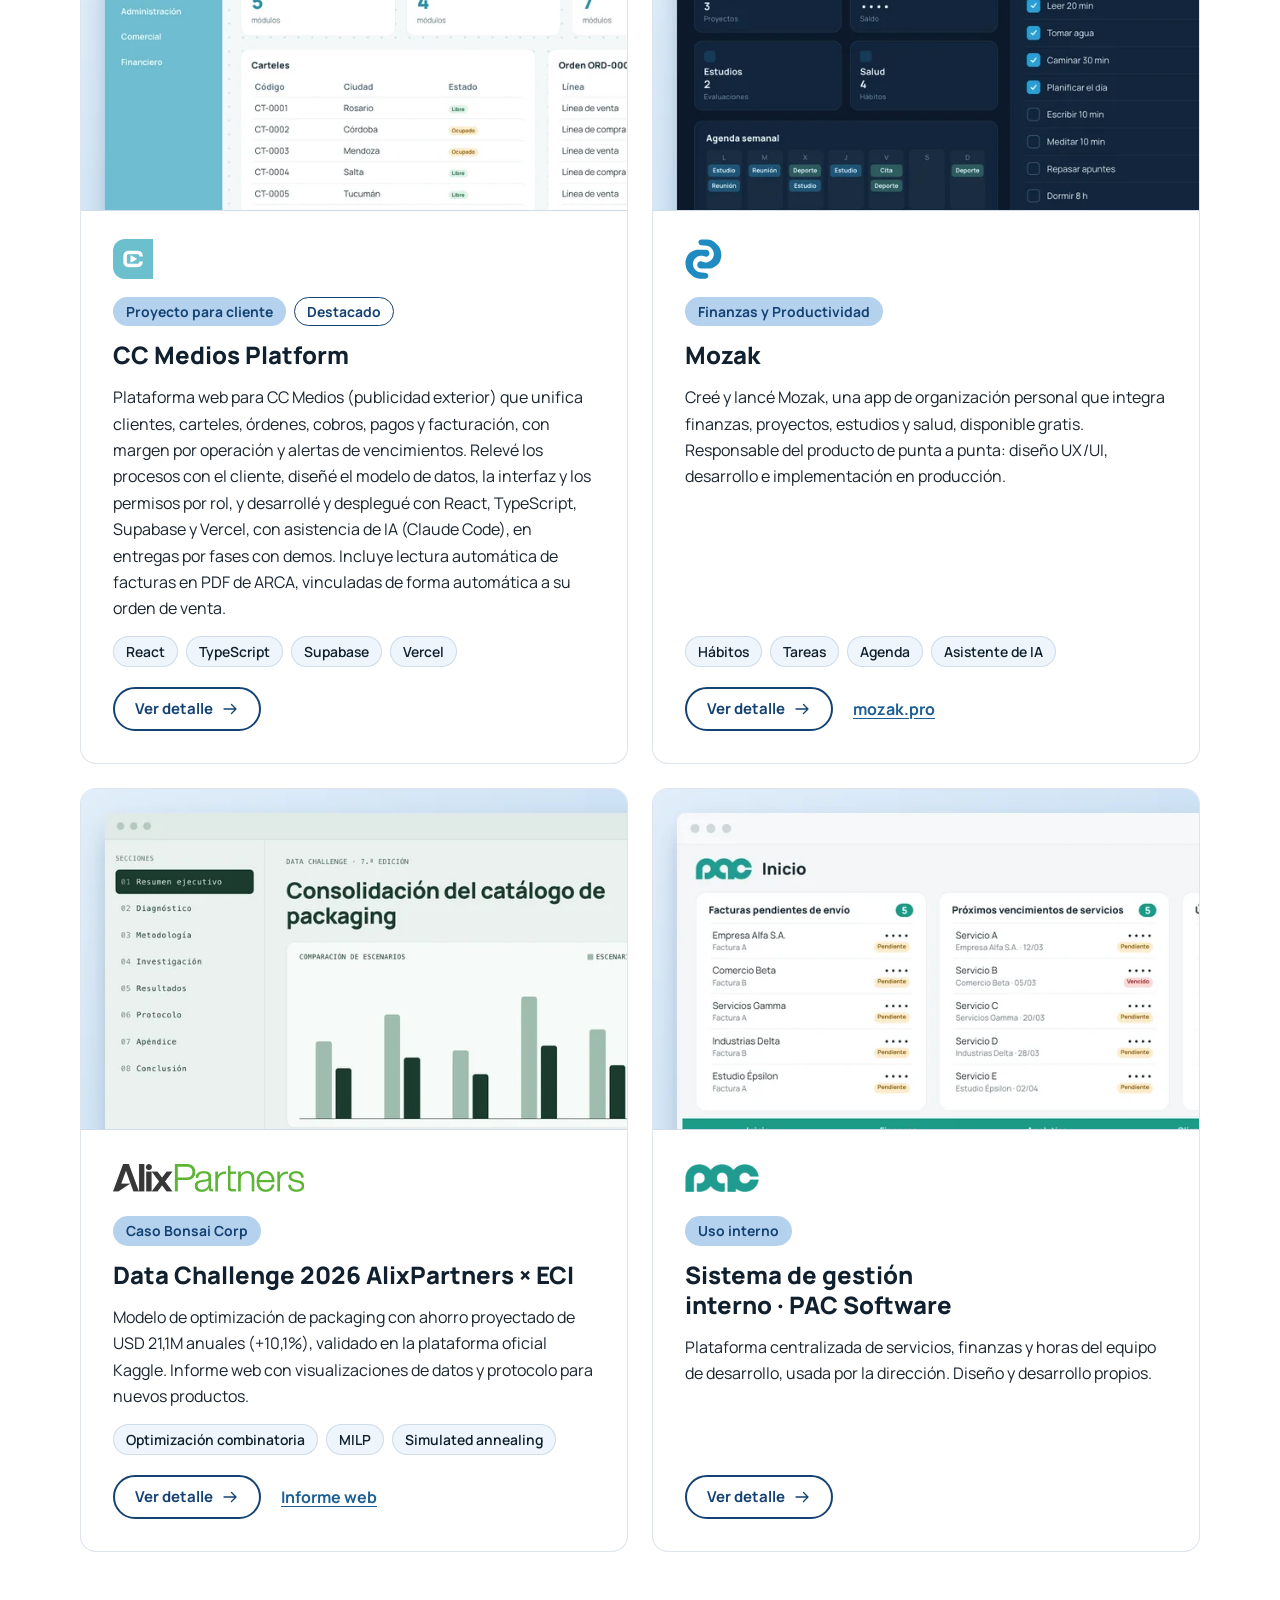
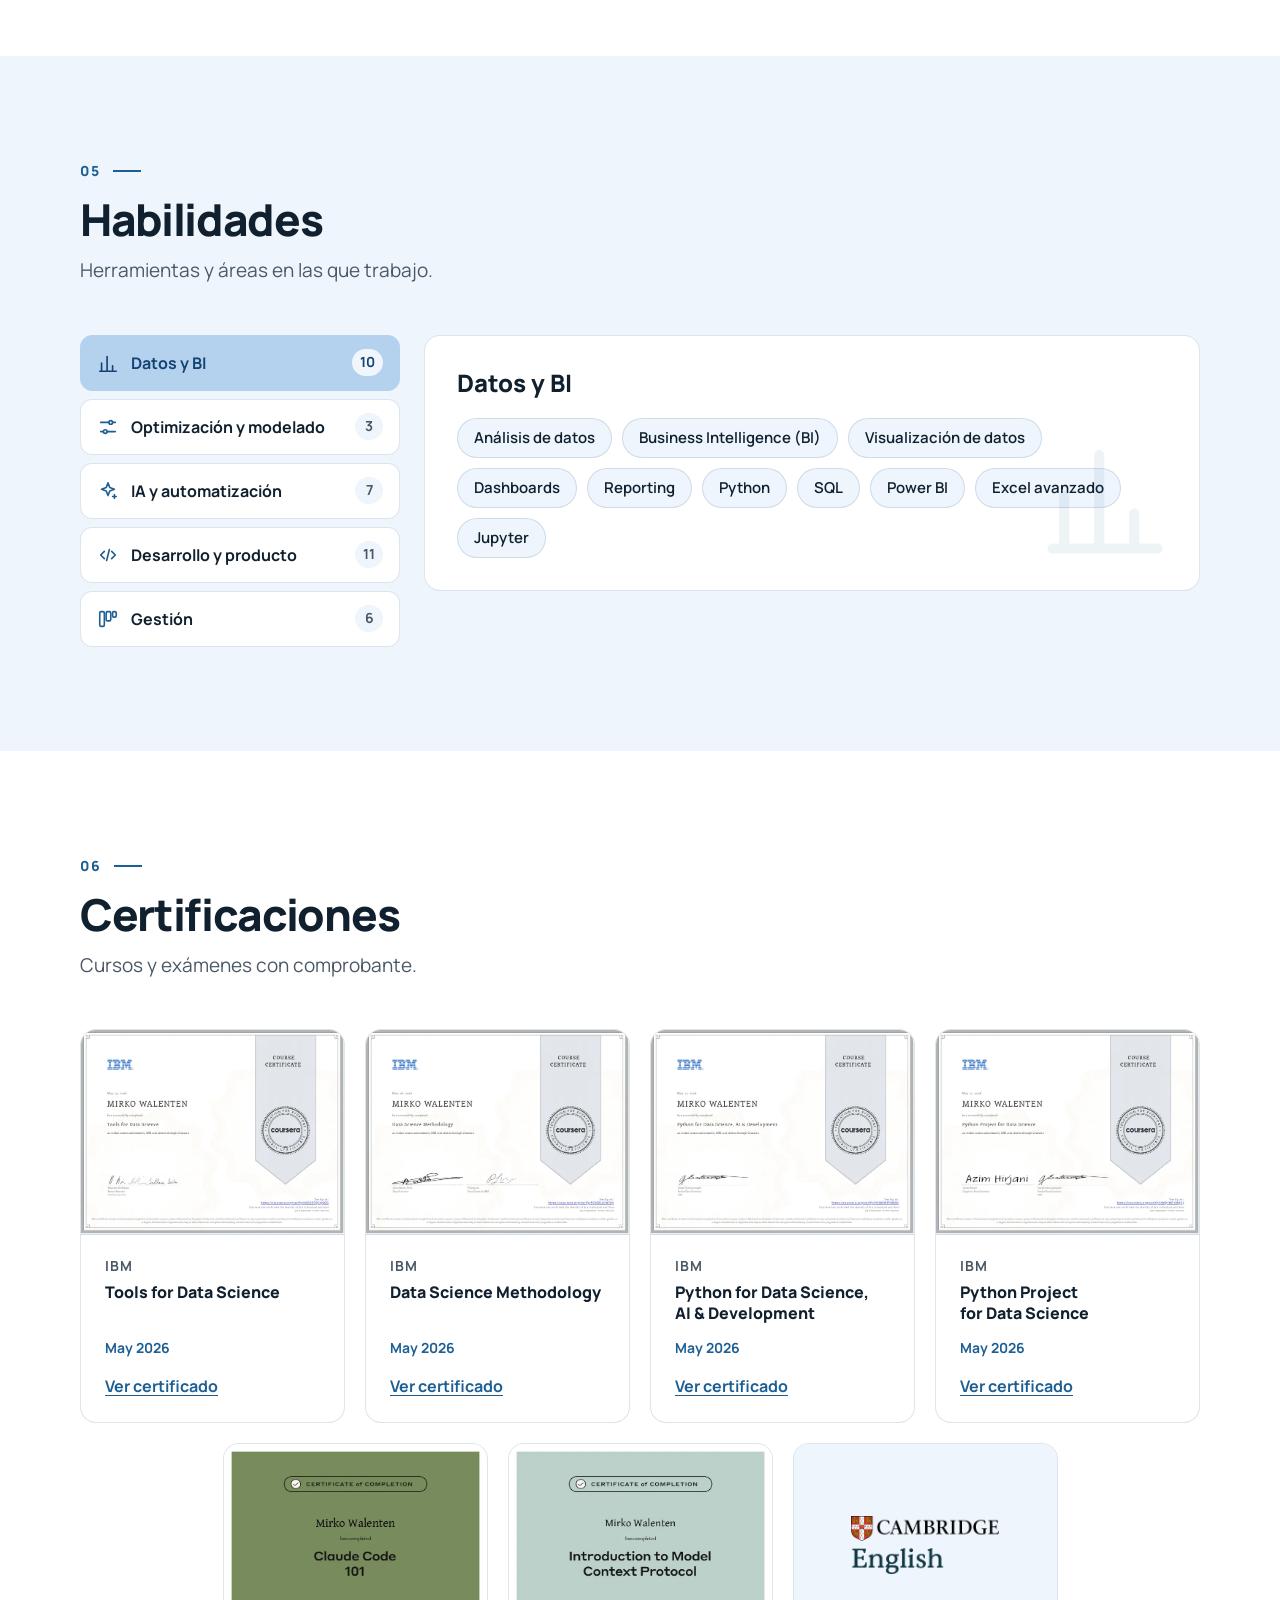
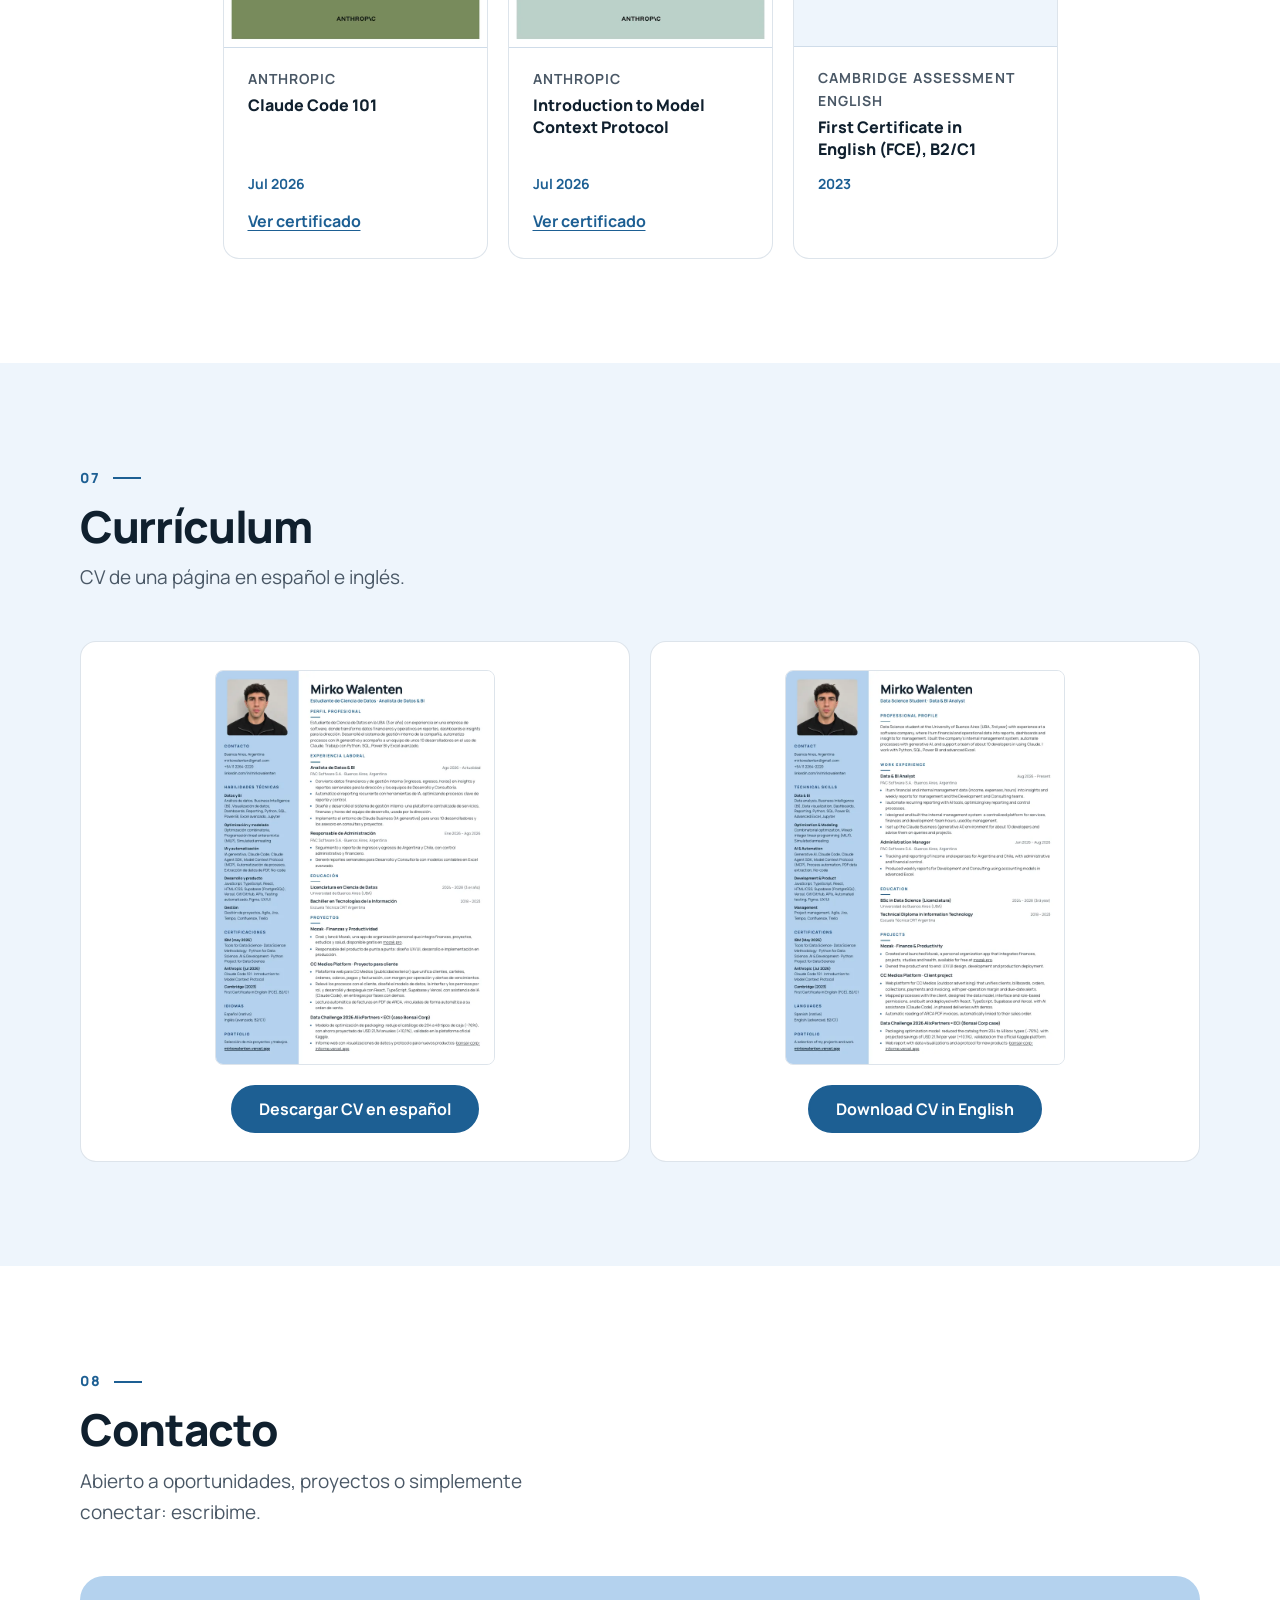
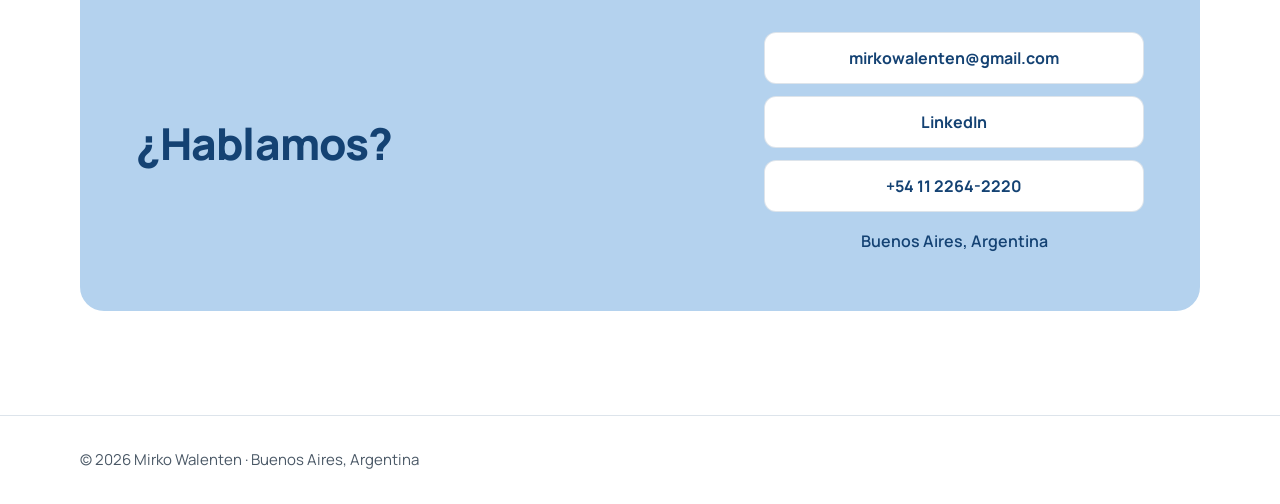
==== commit 6681c678: "Bloque I: vista ampliada de certificados en dialog modal accesible con imágenes grandes de carga dif" ====
--- a/index.html
+++ b/index.html
@@ -360,8 +360,8 @@
           <h2 class="section-head__title" id="t-certificaciones">Certificaciones</h2>
           <p class="section-head__sub">Cursos y exámenes con comprobante.</p>
         </header>
-        <div class="certs">
-          <article class="card cert reveal">
+        <div class="certs" data-open="Abrir PDF" data-close="Cerrar" data-alt="Vista ampliada del certificado">
+          <article class="card cert reveal" data-large="/assets/certs/previews/large/IBM-Tools-for-Data-Science.webp" data-pdf="/assets/certs/IBM-Tools-for-Data-Science.pdf">
             <div class="cert__preview">
               <img src="/assets/certs/previews/IBM-Tools-for-Data-Science.webp" width="720" height="557" loading="lazy" decoding="async" alt="Vista previa del certificado Tools for Data Science">
             </div>
@@ -374,7 +374,7 @@
               </div>
             </div>
           </article>
-          <article class="card cert reveal">
+          <article class="card cert reveal" data-large="/assets/certs/previews/large/IBM-Data-Science-Methodology.webp" data-pdf="/assets/certs/IBM-Data-Science-Methodology.pdf">
             <div class="cert__preview">
               <img src="/assets/certs/previews/IBM-Data-Science-Methodology.webp" width="720" height="557" loading="lazy" decoding="async" alt="Vista previa del certificado Data Science Methodology">
             </div>
@@ -387,7 +387,7 @@
               </div>
             </div>
           </article>
-          <article class="card cert reveal">
+          <article class="card cert reveal" data-large="/assets/certs/previews/large/IBM-Python-for-Data-Science-AI-Development.webp" data-pdf="/assets/certs/IBM-Python-for-Data-Science-AI-Development.pdf">
             <div class="cert__preview">
               <img src="/assets/certs/previews/IBM-Python-for-Data-Science-AI-Development.webp" width="720" height="557" loading="lazy" decoding="async" alt="Vista previa del certificado Python for Data Science, AI &amp; Development">
             </div>
@@ -400,7 +400,7 @@
               </div>
             </div>
           </article>
-          <article class="card cert reveal">
+          <article class="card cert reveal" data-large="/assets/certs/previews/large/IBM-Python-Project-for-Data-Science.webp" data-pdf="/assets/certs/IBM-Python-Project-for-Data-Science.pdf">
             <div class="cert__preview">
               <img src="/assets/certs/previews/IBM-Python-Project-for-Data-Science.webp" width="720" height="557" loading="lazy" decoding="async" alt="Vista previa del certificado Python Project for Data Science">
             </div>
@@ -413,7 +413,7 @@
               </div>
             </div>
           </article>
-          <article class="card cert reveal">
+          <article class="card cert reveal" data-large="/assets/certs/previews/large/Anthropic-Claude-Code-101.webp" data-pdf="/assets/certs/Anthropic-Claude-Code-101.pdf">
             <div class="cert__preview">
               <img src="/assets/certs/previews/Anthropic-Claude-Code-101.webp" width="720" height="557" loading="lazy" decoding="async" alt="Vista previa del certificado Claude Code 101">
             </div>
@@ -426,7 +426,7 @@
               </div>
             </div>
           </article>
-          <article class="card cert reveal">
+          <article class="card cert reveal" data-large="/assets/certs/previews/large/Anthropic-Introduction-to-MCP.webp" data-pdf="/assets/certs/Anthropic-Introduction-to-MCP.pdf">
             <div class="cert__preview">
               <img src="/assets/certs/previews/Anthropic-Introduction-to-MCP.webp" width="720" height="557" loading="lazy" decoding="async" alt="Vista previa del certificado Introduction to Model Context Protocol">
             </div>
--- a/assets/css/styles.css
+++ b/assets/css/styles.css
@@ -1445,6 +1445,7 @@
   .skills-desk {
     display: grid;
     grid-template-columns: minmax(260px, 320px) minmax(0, 1fr);
+    align-items: start;
     gap: var(--space-6);
   }
 
@@ -1454,17 +1455,37 @@
     gap: var(--space-2);
   }
 
+  /* El alto se adapta al contenido de la categoría activa (el JS lo anima) */
   .skills-panels {
-    display: flex;
+    transition: height var(--dur) var(--ease);
+  }
+
+  .skills-panels.is-sizing {
+    overflow: hidden;
   }
 
   .skills-panel {
-    flex: 1;
+    position: relative;
     min-width: 0;
+    min-height: 200px;
     padding: var(--space-8);
     background: var(--white);
     border: 1px solid var(--border);
     border-radius: var(--radius-lg);
+  }
+
+  .skills-panel .chips {
+    position: relative;
+  }
+
+  /* Ícono grande y muy tenue de la categoría, solo decorativo */
+  .skills-deco {
+    position: absolute;
+    right: var(--space-6);
+    bottom: var(--space-6);
+    color: var(--blue);
+    opacity: 0.07;
+    pointer-events: none;
   }
 
   .skills-panel h3 {
@@ -1561,6 +1582,136 @@
 @media (min-width: 1080px) {
   .cert {
     flex-basis: calc((100% - var(--space-5) * 3) / 4);
+  }
+}
+
+/* Vista ampliada de certificados (<dialog> modal) */
+html.modal-open {
+  overflow: hidden;
+}
+
+.cert__preview.is-zoomable {
+  cursor: zoom-in;
+}
+
+.cert-modal {
+  width: 100%;
+  max-width: none;
+  height: 100%;
+  max-height: none;
+  margin: 0;
+  padding: var(--space-4);
+  overflow: auto;
+  background: transparent;
+  border: 0;
+}
+
+.cert-modal::backdrop {
+  background: rgba(10, 22, 32, 0.78);
+  -webkit-backdrop-filter: blur(3px);
+  backdrop-filter: blur(3px);
+}
+
+.cert-modal[open] {
+  display: grid;
+  place-items: center;
+}
+
+.cert-modal__box {
+  position: relative;
+  width: min(1040px, 100%);
+  max-height: 100%;
+  overflow: auto;
+  background: var(--white);
+  border-radius: var(--radius-xl);
+  box-shadow: var(--shadow-3);
+}
+
+.cert-modal__img {
+  min-height: 200px;
+  background: var(--sky-50);
+}
+
+.cert-modal__img img {
+  width: 100%;
+  height: auto;
+  max-height: calc(100vh - 210px);
+  max-height: calc(100dvh - 210px);
+  margin-inline: auto;
+  object-fit: contain;
+}
+
+.cert-modal__close {
+  position: absolute;
+  top: var(--space-3);
+  right: var(--space-3);
+  z-index: 1;
+  display: grid;
+  place-items: center;
+  width: 48px;
+  height: 48px;
+  color: var(--ink);
+  background: var(--white);
+  border: 1px solid var(--border);
+  border-radius: 50%;
+  box-shadow: var(--shadow-1);
+  cursor: pointer;
+  transition: background-color var(--dur-fast) var(--ease);
+}
+
+.cert-modal__close:hover {
+  background: var(--sky-50);
+}
+
+.cert-modal__close:active {
+  background: var(--tint);
+}
+
+.cert-modal__info {
+  display: flex;
+  flex-wrap: wrap;
+  align-items: center;
+  justify-content: space-between;
+  gap: var(--space-4);
+  padding: var(--space-5) var(--space-6);
+}
+
+.cert-modal__issuer {
+  font-size: var(--fs-small);
+  font-weight: 700;
+  letter-spacing: 0.08em;
+  text-transform: uppercase;
+  color: var(--muted);
+}
+
+.cert-modal__info h3 {
+  font-size: var(--fs-h4);
+  font-weight: 800;
+  line-height: var(--lh-snug);
+  color: var(--ink);
+}
+
+.cert-modal__date {
+  font-size: var(--fs-small);
+  font-weight: 700;
+  color: var(--blue);
+}
+
+@keyframes modal-pop {
+  from {
+    opacity: 0;
+    transform: translateY(12px) scale(0.98);
+  }
+
+  to {
+    opacity: 1;
+    transform: none;
+  }
+}
+
+@media (prefers-reduced-motion: no-preference) {
+  .cert-modal[open] .cert-modal__box {
+    animation: modal-pop var(--dur) var(--ease);
   }
 }
 
@@ -1722,25 +1873,39 @@
 }
 
 /* ---------- Páginas de detalle de proyecto ---------- */
-.container--detail {
-  max-width: calc(960px + var(--gutter) * 2);
-}
-
 .detail {
-  padding-block: var(--space-8) var(--space-22);
-}
-
-.back-link {
+  padding-block: var(--space-4) var(--space-22);
+}
+
+.breadcrumb ol {
+  display: flex;
+  flex-wrap: wrap;
+  align-items: center;
+  gap: var(--space-1) var(--space-2);
+  font-size: var(--fs-ui);
+  font-weight: 600;
+  color: var(--muted);
+}
+
+.breadcrumb li + li::before {
+  content: "/";
+  margin-right: var(--space-2);
+  color: var(--border-strong);
+}
+
+.breadcrumb a {
   display: inline-flex;
   align-items: center;
-  gap: var(--space-2);
   min-height: 44px;
   font-weight: 700;
-  color: var(--blue);
+}
+
+.breadcrumb [aria-current="page"] {
+  color: var(--ink);
 }
 
 .detail-head {
-  margin-top: var(--space-6);
+  margin-top: var(--space-4);
 }
 
 .detail-head__logo {
@@ -1786,22 +1951,165 @@
   margin-top: var(--space-5);
 }
 
-.detail-block {
-  margin-top: var(--space-14);
+/* Móvil: maqueta → ficha → "Qué hice". Escritorio: contenido a la izquierda y ficha sticky a la derecha */
+.detail-layout {
+  display: grid;
+  gap: var(--space-10);
+  margin-top: var(--space-12);
+}
+
+.detail-h2 {
+  margin-bottom: var(--space-5);
+  font-size: var(--fs-h3);
+  font-weight: 800;
+  line-height: var(--lh-snug);
+  color: var(--ink);
 }
 
 .bullets--lg {
   gap: 14px;
 }
 
-.detail-cta {
+.detail-facts {
+  padding: var(--space-6);
+  background: var(--sky-50);
+  border: 1px solid var(--border);
+  border-radius: var(--radius-lg);
+}
+
+.detail-facts h2 {
+  margin-bottom: var(--space-4);
+  font-size: var(--fs-h4);
+  font-weight: 800;
+  line-height: var(--lh-snug);
+  color: var(--ink);
+}
+
+.fact {
+  padding-block: var(--space-3);
+  border-top: 1px solid var(--border);
+}
+
+.fact dt {
+  font-size: var(--fs-small);
+  font-weight: 700;
+  letter-spacing: 0.08em;
+  text-transform: uppercase;
+  color: var(--muted);
+}
+
+.fact dd {
+  margin: var(--space-1) 0 0;
+  font-weight: 600;
+  color: var(--ink);
+}
+
+.fact a {
+  display: inline-flex;
+  align-items: center;
+  min-height: 44px;
+  font-weight: 700;
+}
+
+@media (min-width: 1024px) {
+  .detail-layout {
+    grid-template-columns: minmax(0, 1fr) 320px;
+    grid-template-areas:
+      "mock facts"
+      "did facts";
+    column-gap: var(--space-12);
+  }
+
+  .detail-mock {
+    grid-area: mock;
+  }
+
+  .detail-did {
+    grid-area: did;
+  }
+
+  .detail-facts {
+    grid-area: facts;
+    position: sticky;
+    top: calc(var(--header-h) + var(--space-6));
+    align-self: start;
+  }
+}
+
+.detail-end {
   display: flex;
   flex-wrap: wrap;
-  align-items: center;
-  justify-content: center;
-  gap: var(--space-3) var(--space-4);
-  padding: var(--space-8) var(--space-6);
-  background: var(--sky-50);
+  align-items: stretch;
+  gap: var(--space-4);
+  margin-top: var(--space-16);
+}
+
+.next-card {
+  position: relative;
+  display: flex;
+  flex: 1 1 320px;
+  align-items: center;
+  gap: var(--space-4);
+  min-height: 96px;
+  padding: var(--space-5) var(--space-6) var(--space-4);
+  color: var(--ink);
+  background: var(--white);
+  border: 1px solid var(--border);
+  border-radius: var(--radius-lg);
+  text-decoration: none;
+  transition: border-color var(--dur) var(--ease), box-shadow var(--dur) var(--ease), transform var(--dur) var(--ease);
+}
+
+.next-card:hover {
+  color: var(--ink);
+  border-color: var(--celeste);
+  box-shadow: var(--shadow-2);
+}
+
+.next-card__label {
+  position: absolute;
+  top: var(--space-3);
+  left: var(--space-6);
+  font-size: var(--fs-small);
+  font-weight: 700;
+  letter-spacing: 0.08em;
+  text-transform: uppercase;
+  color: var(--muted);
+}
+
+.next-card__main {
+  display: flex;
+  flex: 1;
+  flex-wrap: wrap;
+  align-items: center;
+  gap: var(--space-1) var(--space-3);
+  min-width: 0;
+  padding-top: var(--space-6);
+}
+
+.next-card__logo {
+  flex: none;
+  width: auto;
+  height: 32px;
+  object-fit: contain;
+}
+
+.next-card__logo--round {
+  border-radius: var(--radius-sm);
+}
+
+.next-card__name {
+  font-size: var(--fs-h4);
+  font-weight: 800;
+  line-height: var(--lh-snug);
+}
+
+.next-card .icon {
+  color: var(--blue);
+}
+
+.detail-end .btn {
+  align-self: center;
 }
 
 /* ---------- 404 ---------- */
@@ -1931,7 +2239,8 @@
     transform: translateY(-4px);
   }
 
-  .edu:hover {
+  .edu:hover,
+  .next-card:hover {
     transform: translateY(-2px);
   }
 
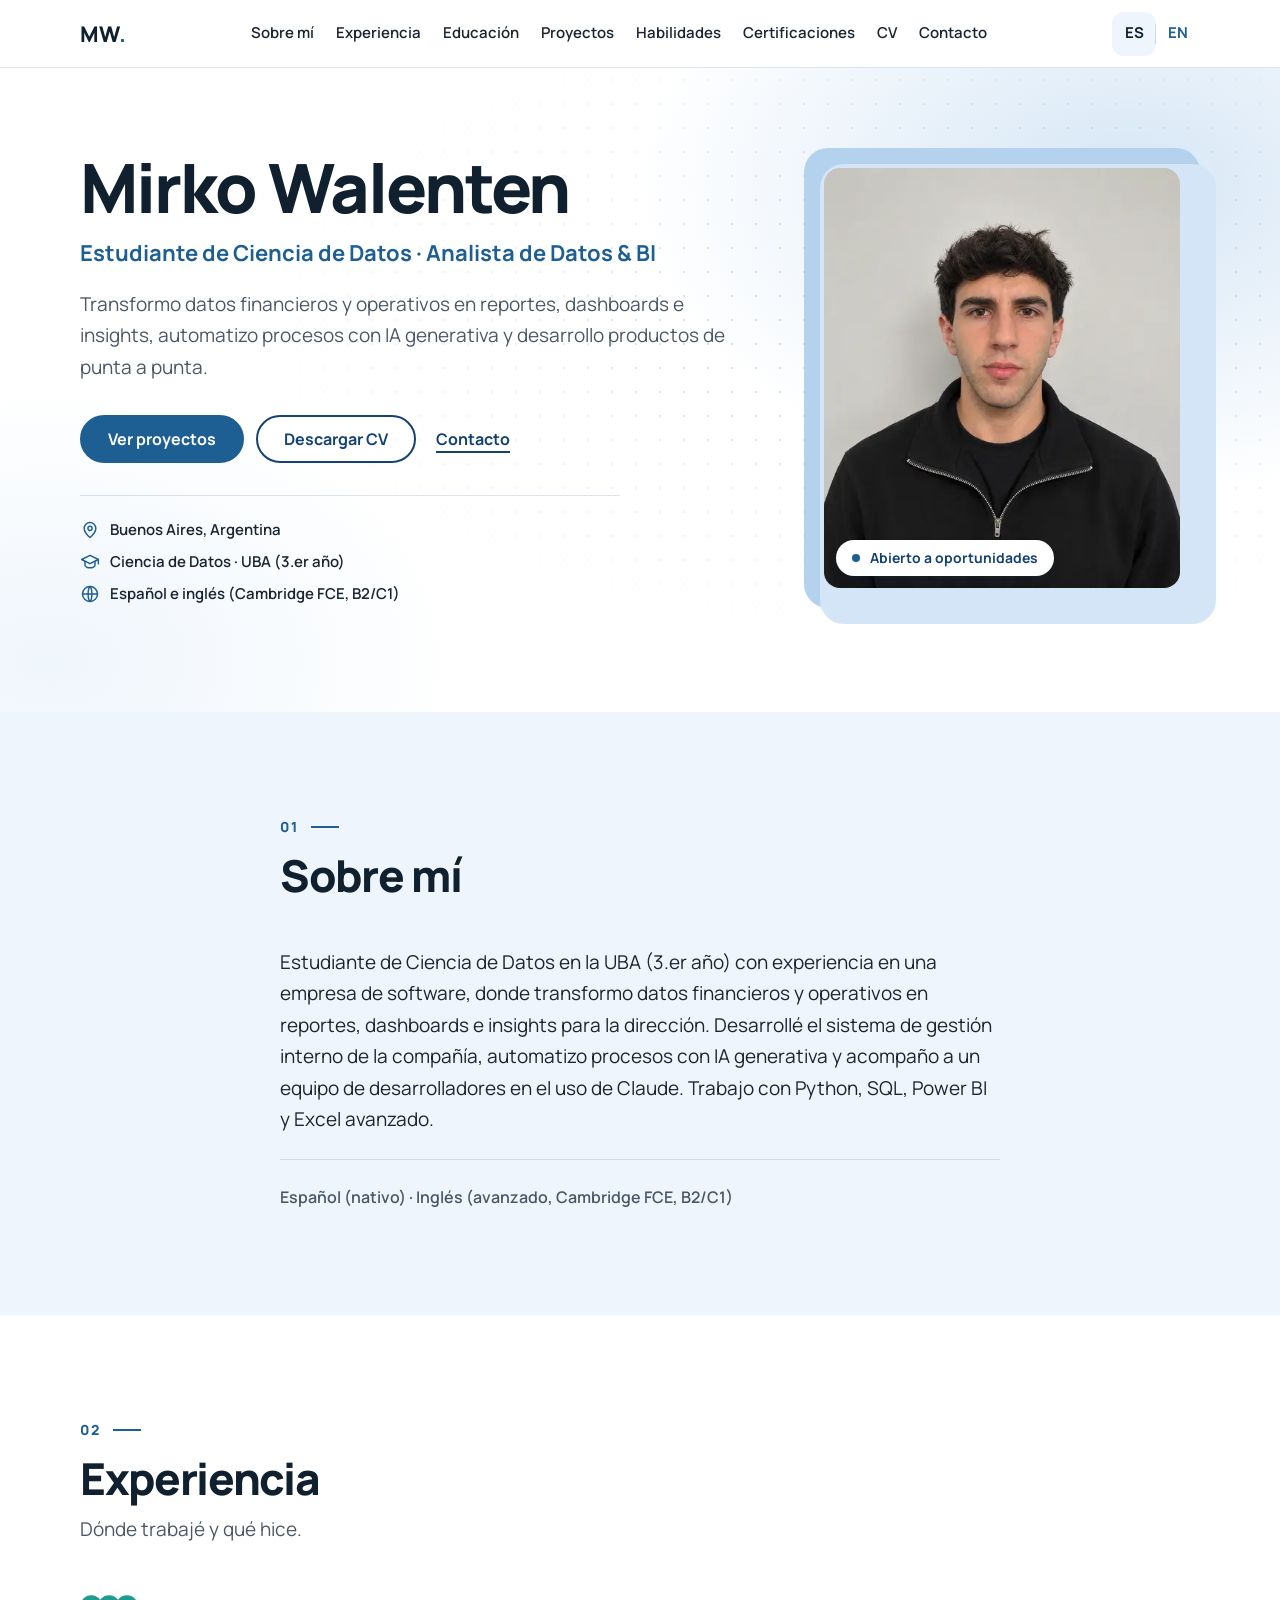
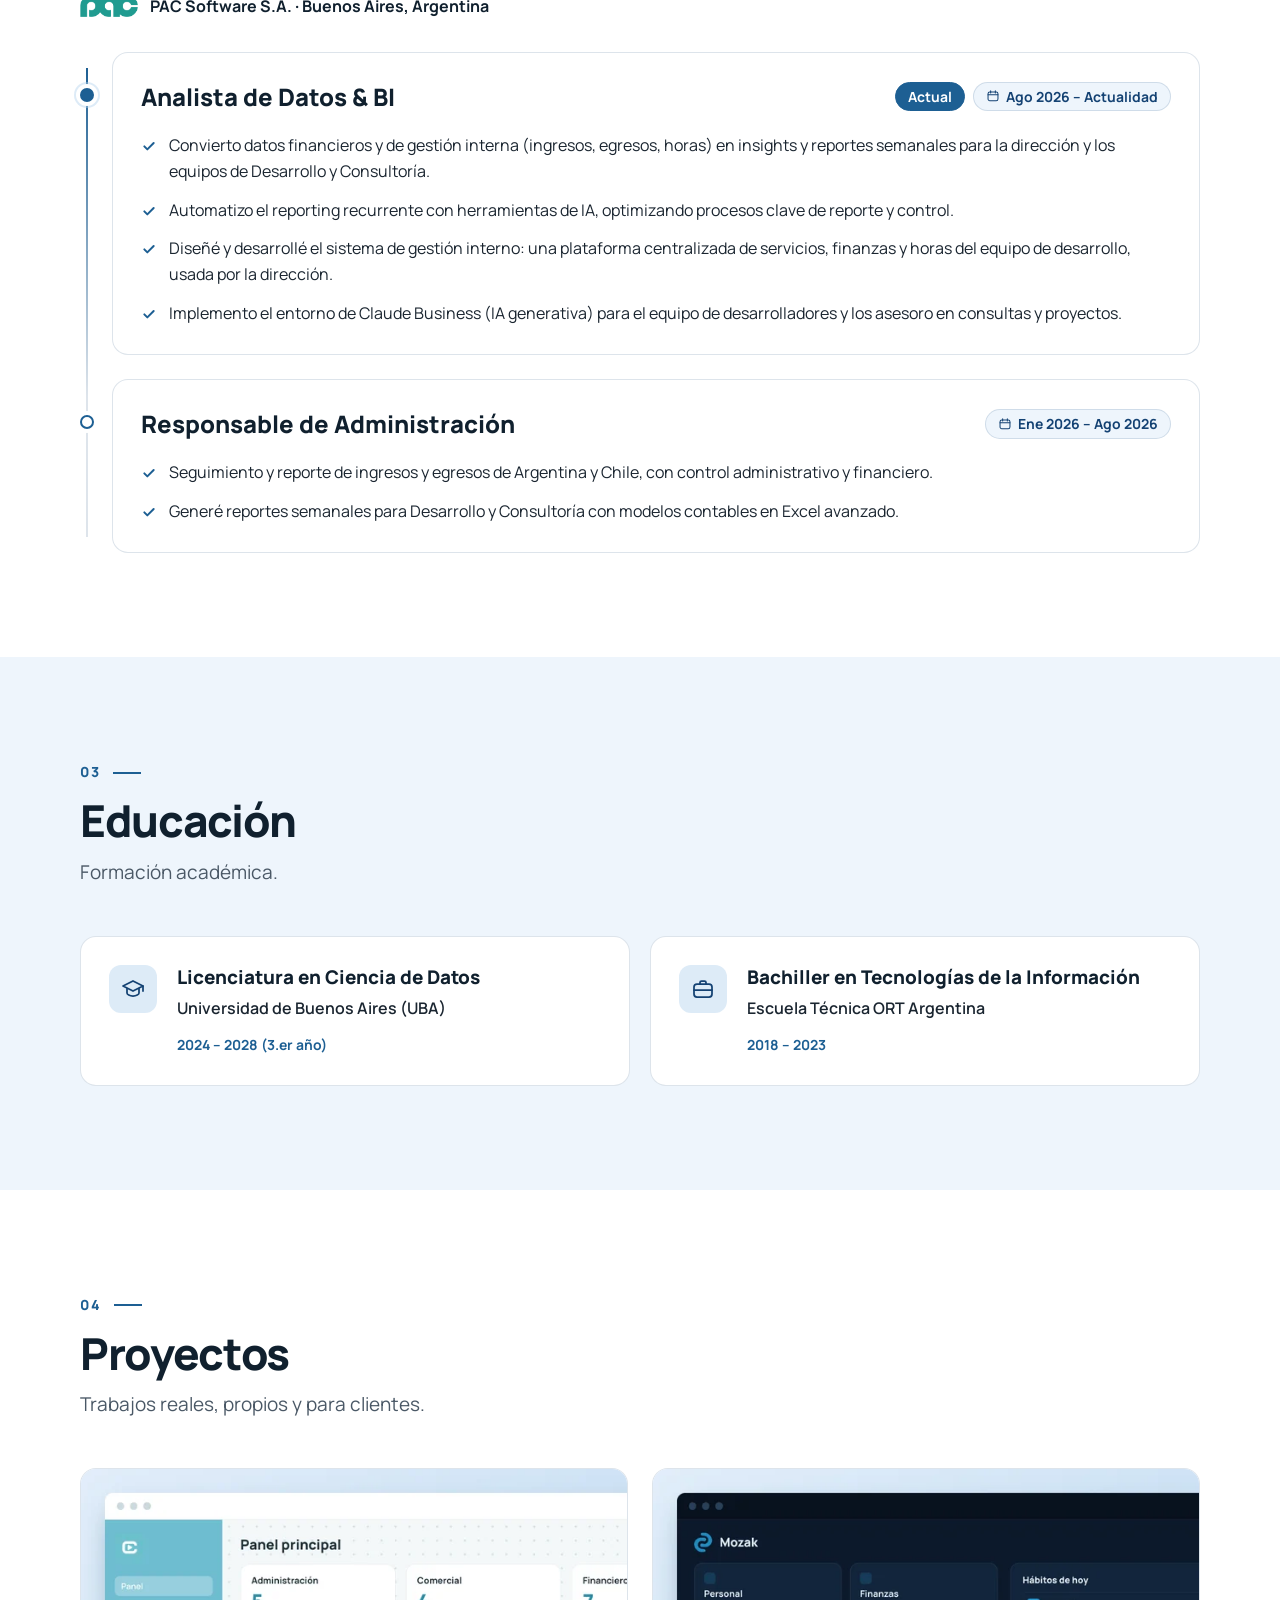
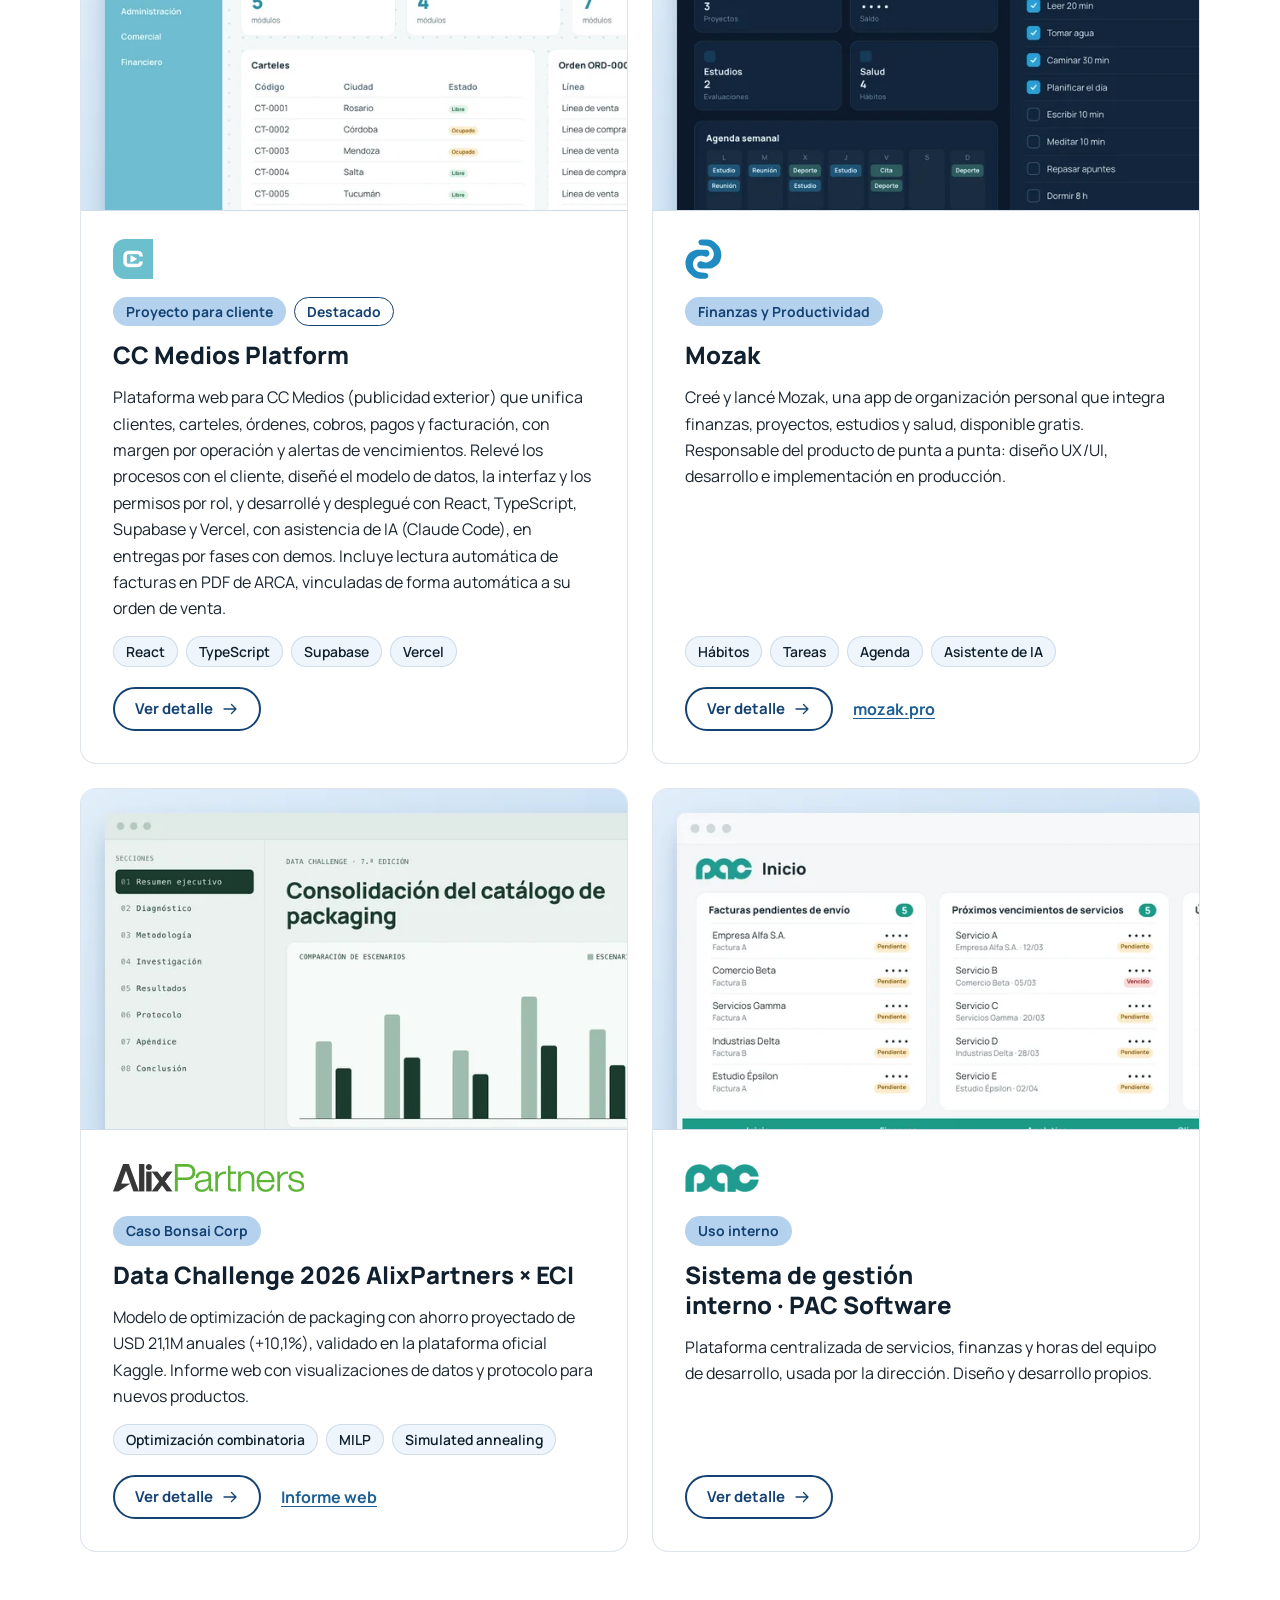
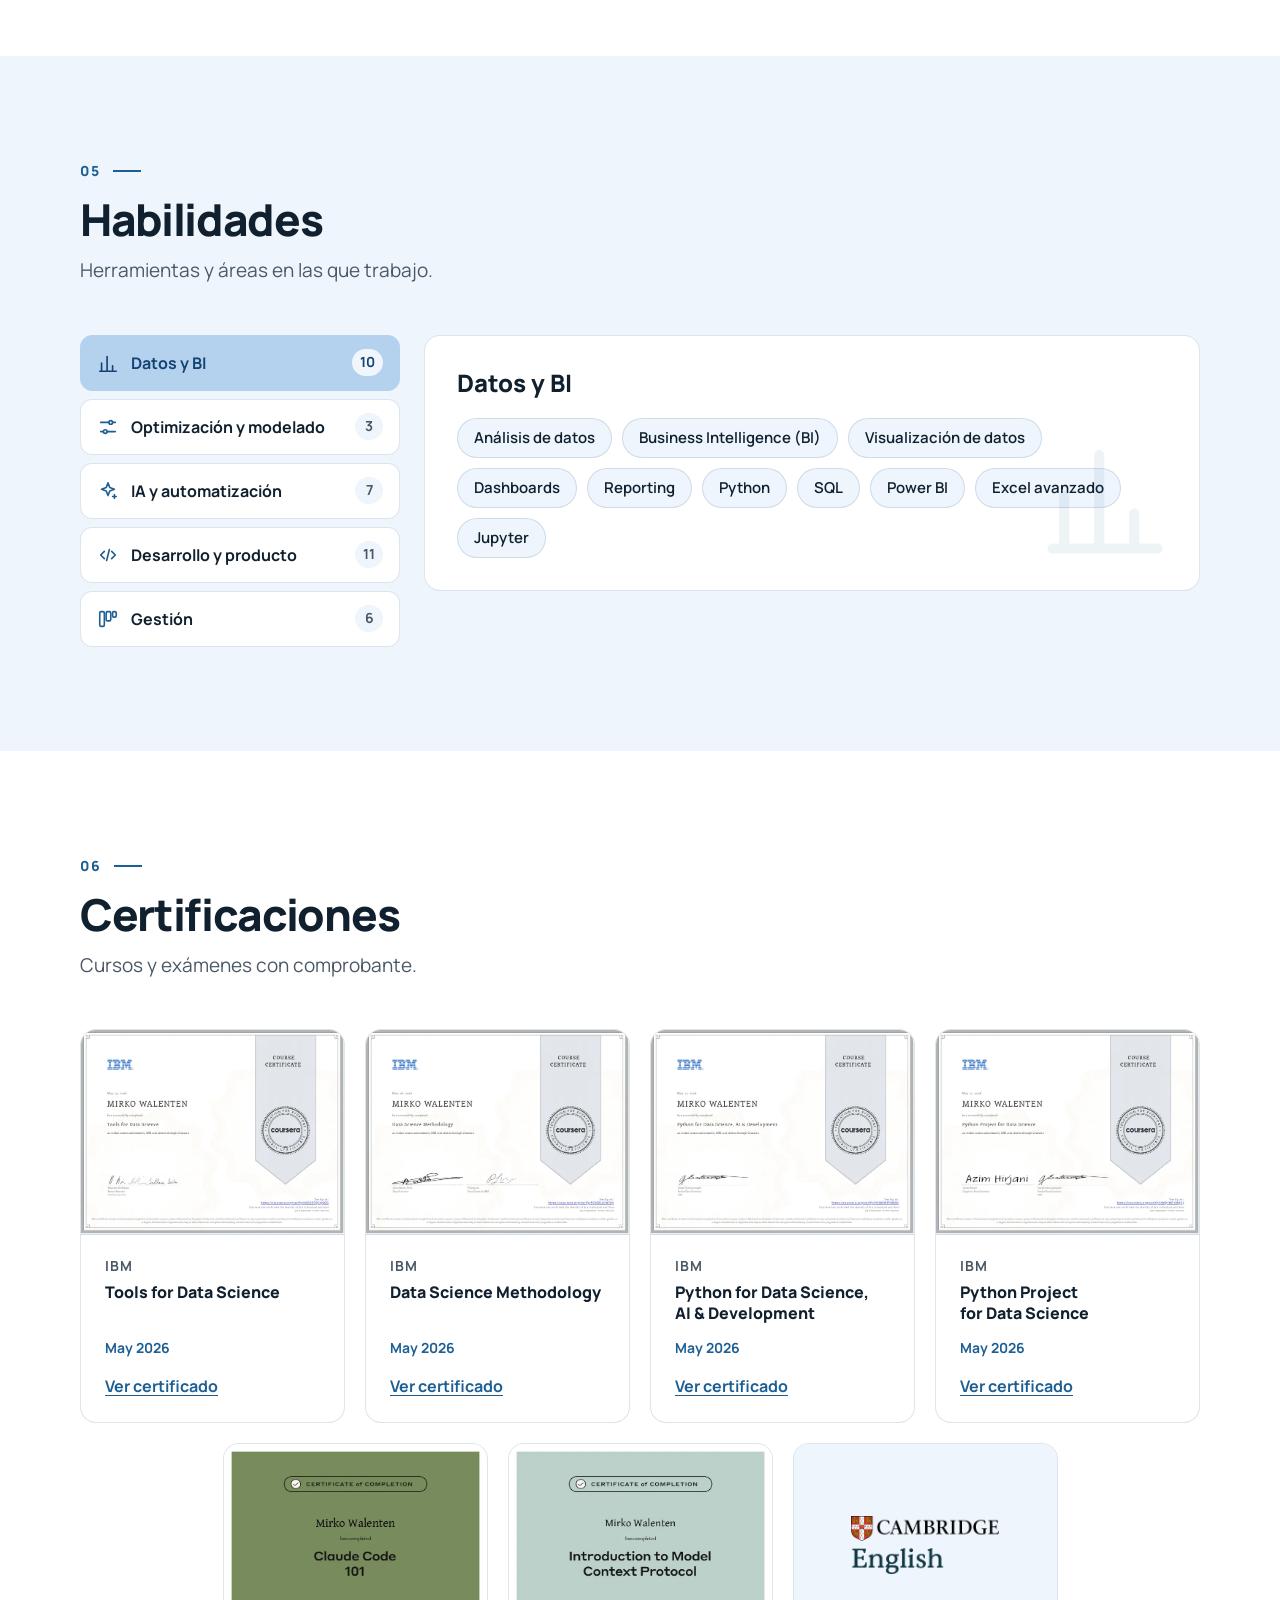
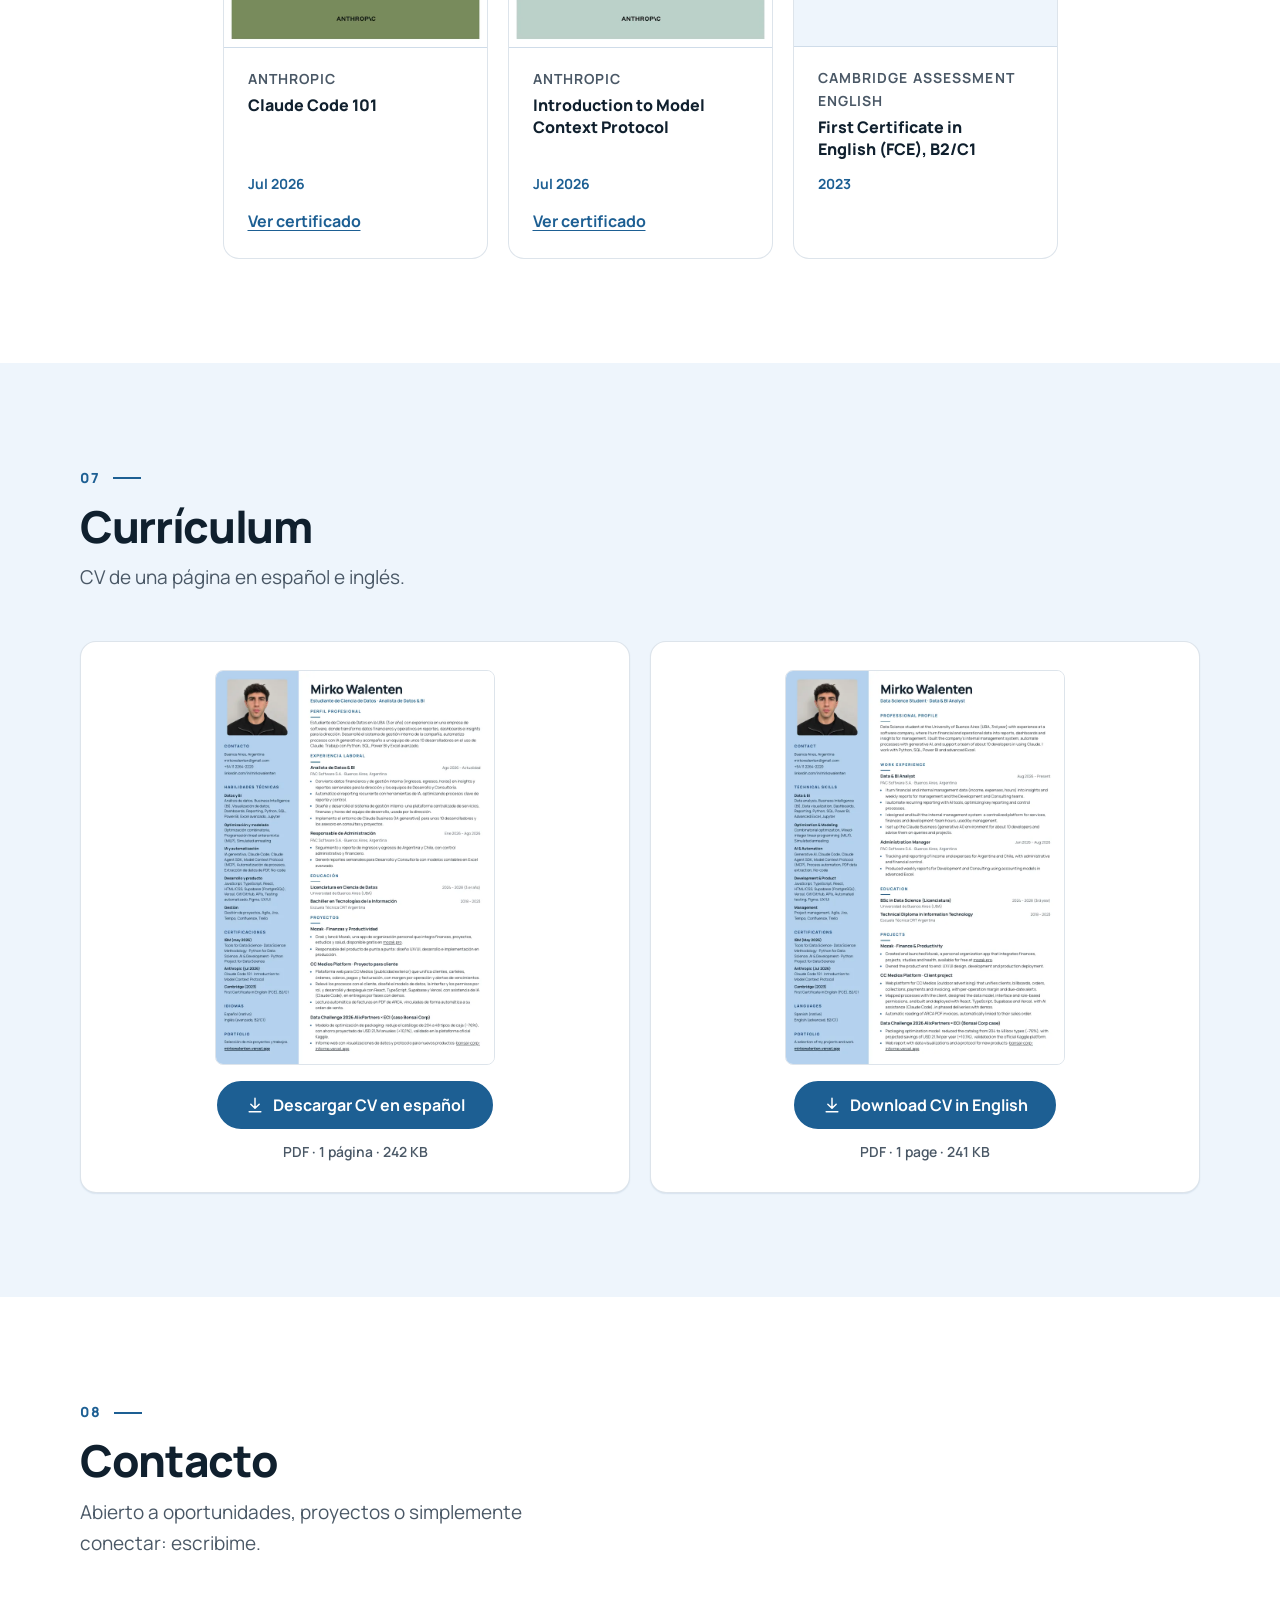
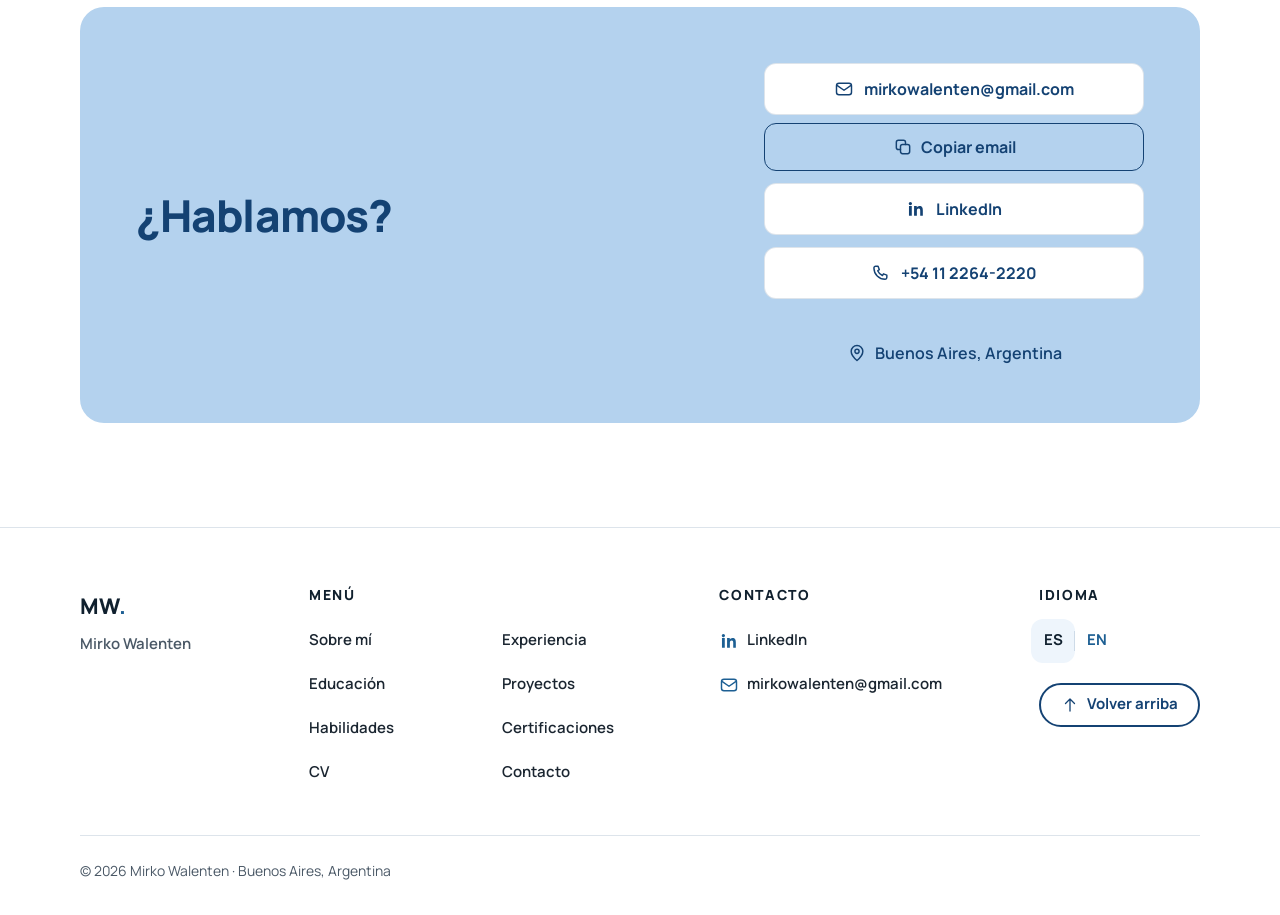
==== commit ace38339: "Bloque J: Currículum con descarga y peso, Contacto con íconos y copiar email, footer completo Co-Aut" ====
--- a/index.html
+++ b/index.html
@@ -464,11 +464,13 @@
         <div class="cvs">
           <article class="card cv reveal">
             <img src="/assets/cv/previews/CV-Mirko-Walenten-ES.webp" width="720" height="1018" loading="lazy" decoding="async" alt="Vista previa del CV en español">
-            <a class="btn" href="/assets/cv/CV-Mirko-Walenten-ES.pdf" download>Descargar CV en español</a>
+            <a class="btn" href="/assets/cv/CV-Mirko-Walenten-ES.pdf" download><svg class="icon" width="20" height="20" aria-hidden="true" focusable="false"><use href="/assets/img/icons.svg?v=6#i-download"/></svg>Descargar CV en español</a>
+            <p class="cv__meta">PDF · 1 página · 242 KB</p>
           </article>
           <article class="card cv reveal" lang="en">
             <img src="/assets/cv/previews/CV-Mirko-Walenten-EN.webp" width="720" height="1018" loading="lazy" decoding="async" alt="Preview of the CV in English">
-            <a class="btn" href="/assets/cv/CV-Mirko-Walenten-EN.pdf" download>Download CV in English</a>
+            <a class="btn" href="/assets/cv/CV-Mirko-Walenten-EN.pdf" download><svg class="icon" width="20" height="20" aria-hidden="true" focusable="false"><use href="/assets/img/icons.svg?v=6#i-download"/></svg>Download CV in English</a>
+            <p class="cv__meta">PDF · 1 page · 241 KB</p>
           </article>
         </div>
       </div>
@@ -487,11 +489,15 @@
           </div>
           <div class="contact__actions">
             <ul class="contact__list">
-              <li><a class="contact__item" href="mailto:mirkowalenten@gmail.com">mirkowalenten@gmail.com</a></li>
-              <li><a class="contact__item" href="https://www.linkedin.com/in/mirkowalenten" target="_blank" rel="noopener noreferrer">LinkedIn<span class="sr-only"> (se abre en una pestaña nueva)</span></a></li>
-              <li><a class="contact__item" href="tel:+541122642220">+54 11 2264-2220</a></li>
+              <li class="contact__row">
+                <a class="contact__item" href="mailto:mirkowalenten@gmail.com"><svg class="icon" width="20" height="20" aria-hidden="true" focusable="false"><use href="/assets/img/icons.svg?v=6#i-mail"/></svg><span class="contact__text">mirkowalenten@gmail.com</span></a>
+                <button type="button" class="contact__copy" data-copy="mirkowalenten@gmail.com" data-copied="Email copiado" data-select="Seleccioná el email para copiarlo"><svg class="icon" width="20" height="20" aria-hidden="true" focusable="false"><use href="/assets/img/icons.svg?v=6#i-copy"/></svg>Copiar email</button>
+              </li>
+              <li><a class="contact__item" href="https://www.linkedin.com/in/mirkowalenten" target="_blank" rel="noopener noreferrer"><svg class="icon" width="20" height="20" aria-hidden="true" focusable="false"><use href="/assets/img/icons.svg?v=6#i-linkedin"/></svg>LinkedIn<span class="sr-only"> (se abre en una pestaña nueva)</span></a></li>
+              <li><a class="contact__item" href="tel:+541122642220"><svg class="icon" width="20" height="20" aria-hidden="true" focusable="false"><use href="/assets/img/icons.svg?v=6#i-phone"/></svg>+54 11 2264-2220</a></li>
             </ul>
-            <p class="contact__place">Buenos Aires, Argentina</p>
+            <p class="contact__status" role="status" aria-live="polite"></p>
+            <p class="contact__place"><svg class="icon" width="20" height="20" aria-hidden="true" focusable="false"><use href="/assets/img/icons.svg?v=6#i-pin"/></svg>Buenos Aires, Argentina</p>
           </div>
         </div>
       </div>
@@ -500,7 +506,41 @@
 
   <footer class="site-footer">
     <div class="container">
-      <p>© <span id="anio">2026</span> Mirko Walenten · Buenos Aires, Argentina</p>
+      <div class="footer__grid">
+        <div class="footer__brand">
+          <a class="logo" href="#top" aria-label="MW. Mirko Walenten, inicio">MW<span>.</span></a>
+          <p>Mirko Walenten</p>
+        </div>
+        <nav class="footer__nav" aria-label="Pie de página">
+          <p class="footer__title">Menú</p>
+          <ul>
+          <li><a href="#sobre-mi">Sobre mí</a></li>
+          <li><a href="#experiencia">Experiencia</a></li>
+          <li><a href="#educacion">Educación</a></li>
+          <li><a href="#proyectos">Proyectos</a></li>
+          <li><a href="#habilidades">Habilidades</a></li>
+          <li><a href="#certificaciones">Certificaciones</a></li>
+          <li><a href="#cv">CV</a></li>
+          <li><a href="#contacto">Contacto</a></li>
+          </ul>
+        </nav>
+        <div class="footer__contact">
+          <p class="footer__title">Contacto</p>
+          <ul>
+            <li><a href="https://www.linkedin.com/in/mirkowalenten" target="_blank" rel="noopener noreferrer"><svg class="icon" width="20" height="20" aria-hidden="true" focusable="false"><use href="/assets/img/icons.svg?v=6#i-linkedin"/></svg>LinkedIn<span class="sr-only"> (se abre en una pestaña nueva)</span></a></li>
+            <li><a href="mailto:mirkowalenten@gmail.com"><svg class="icon" width="20" height="20" aria-hidden="true" focusable="false"><use href="/assets/img/icons.svg?v=6#i-mail"/></svg>mirkowalenten@gmail.com</a></li>
+          </ul>
+        </div>
+        <div class="footer__end">
+        <div class="footer__lang"><p class="footer__title">Idioma</p>
+        <div class="lang lang--footer" role="group" aria-label="Cambiar idioma">
+        <span class="lang__item lang__item--current" lang="es" aria-current="true"><span class="sr-only">Español: </span><span aria-hidden="true">ES</span></span>
+        <a class="lang__item" href="/en/" hreflang="en" lang="en" aria-label="EN, English">EN</a>
+      </div></div>
+          <a class="btn btn--ghost btn--sm" href="#"><svg class="icon" width="18" height="18" aria-hidden="true" focusable="false"><use href="/assets/img/icons.svg?v=6#i-arrow-up"/></svg>Volver arriba</a>
+        </div>
+      </div>
+      <p class="footer__legal">© <span id="anio">2026</span> Mirko Walenten · Buenos Aires, Argentina</p>
     </div>
   </footer>
 
--- a/assets/css/styles.css
+++ b/assets/css/styles.css
@@ -1725,7 +1725,21 @@
   display: flex;
   flex-direction: column;
   align-items: center;
-  gap: var(--space-5);
+  gap: var(--space-4);
+  box-shadow: var(--shadow-1);
+  transition: border-color var(--dur) var(--ease), box-shadow var(--dur) var(--ease), transform var(--dur) var(--ease);
+}
+
+.cv:hover {
+  border-color: var(--border-strong);
+  box-shadow: var(--shadow-2);
+}
+
+.cv__meta {
+  margin-top: calc(var(--space-1) * -1);
+  font-size: var(--fs-small);
+  font-weight: 600;
+  color: var(--muted);
 }
 
 .cv img {
@@ -1826,6 +1840,7 @@
   display: flex;
   align-items: center;
   justify-content: center;
+  gap: 10px;
   min-height: 52px;
   padding: 10px 18px;
   font-weight: 700;
@@ -1850,10 +1865,62 @@
   box-shadow: none;
 }
 
+.contact__row {
+  display: grid;
+  gap: var(--space-2);
+}
+
+.contact__copy {
+  display: none;
+  align-items: center;
+  justify-content: center;
+  gap: var(--space-2);
+  min-height: 48px;
+  padding: 0 var(--space-4);
+  font: inherit;
+  font-weight: 700;
+  color: var(--blue-dark);
+  background: transparent;
+  border: 1px solid var(--blue-dark);
+  border-radius: var(--radius-md);
+  cursor: pointer;
+  transition: background-color var(--dur) var(--ease), transform var(--dur-fast) var(--ease);
+}
+
+.js .contact__copy {
+  display: inline-flex;
+}
+
+.contact__copy:hover {
+  background: var(--white);
+}
+
+.contact__copy:active {
+  background: var(--tint);
+  transform: translateY(1px);
+}
+
+.contact__status {
+  display: none;
+  min-height: 1.5em;
+  margin-top: var(--space-3);
+  font-size: var(--fs-small);
+  font-weight: 700;
+  text-align: center;
+  color: var(--blue-dark);
+}
+
+.js .contact__status {
+  display: block;
+}
+
 .contact__place {
-  margin-top: var(--space-4);
+  display: flex;
+  align-items: center;
+  justify-content: center;
+  gap: var(--space-2);
+  margin-top: var(--space-2);
   font-weight: 600;
-  text-align: center;
   color: var(--blue-dark);
 }
 
@@ -1951,7 +2018,7 @@
   margin-top: var(--space-5);
 }
 
-/* Móvil: maqueta → ficha → "Qué hice". Escritorio: contenido a la izquierda y ficha sticky a la derecha */
+/* Móvil: maqueta, ficha y "Qué hice" (en ese orden). Escritorio: contenido a la izquierda y ficha sticky a la derecha */
 .detail-layout {
   display: grid;
   gap: var(--space-10);
@@ -2133,10 +2200,87 @@
 
 /* ---------- Footer ---------- */
 .site-footer {
-  padding-block: var(--space-8);
+  padding-block: var(--space-14) var(--space-8);
   font-size: var(--fs-ui);
   color: var(--muted);
   border-top: 1px solid var(--border);
+}
+
+.footer__grid {
+  display: grid;
+  gap: var(--space-10);
+}
+
+.footer__brand p {
+  margin-top: var(--space-1);
+  font-weight: 600;
+}
+
+.footer__title {
+  margin-bottom: var(--space-3);
+  font-size: var(--fs-small);
+  font-weight: 800;
+  letter-spacing: 0.12em;
+  text-transform: uppercase;
+  color: var(--ink);
+}
+
+.footer__nav ul {
+  display: grid;
+  grid-template-columns: repeat(2, minmax(0, 1fr));
+  column-gap: var(--space-6);
+}
+
+.site-footer li a {
+  display: inline-flex;
+  align-items: center;
+  gap: var(--space-2);
+  min-height: 44px;
+  font-weight: 600;
+  color: var(--text);
+  text-decoration: none;
+  transition: color var(--dur-fast) var(--ease);
+}
+
+.site-footer li a:hover {
+  color: var(--blue);
+  text-decoration: underline;
+}
+
+.footer__contact .icon {
+  color: var(--blue);
+}
+
+.footer__end {
+  display: grid;
+  gap: var(--space-5);
+  align-content: start;
+  justify-items: start;
+}
+
+.lang.lang--footer {
+  order: 0;
+  margin-left: calc(var(--space-2) * -1);
+}
+
+.footer__legal {
+  margin-top: var(--space-10);
+  padding-top: var(--space-6);
+  font-size: var(--fs-small);
+  border-top: 1px solid var(--border);
+}
+
+@media (min-width: 760px) {
+  .footer__grid {
+    grid-template-columns: repeat(2, minmax(0, 1fr));
+  }
+}
+
+@media (min-width: 1080px) {
+  .footer__grid {
+    grid-template-columns: 0.8fr 1.6fr 1.2fr auto;
+    gap: var(--space-12);
+  }
 }
 
 /* ---------- Sin JavaScript: header estático y menú visible ---------- */
@@ -2240,13 +2384,15 @@
   }
 
   .edu:hover,
-  .next-card:hover {
+  .next-card:hover,
+  .cv:hover {
     transform: translateY(-2px);
   }
 
   /* Con .reveal activo hay que repetir la transición y subir la especificidad del hover */
   .js .project.reveal,
-  .js .edu.reveal {
+  .js .edu.reveal,
+  .js .cv.reveal {
     transition: opacity var(--dur-slow) var(--ease), transform var(--dur) var(--ease), border-color var(--dur) var(--ease), box-shadow var(--dur) var(--ease);
   }
 
@@ -2254,7 +2400,8 @@
     transform: translateY(-4px);
   }
 
-  .js .edu.reveal.is-visible:hover {
+  .js .edu.reveal.is-visible:hover,
+  .js .cv.reveal.is-visible:hover {
     transform: translateY(-2px);
   }
 
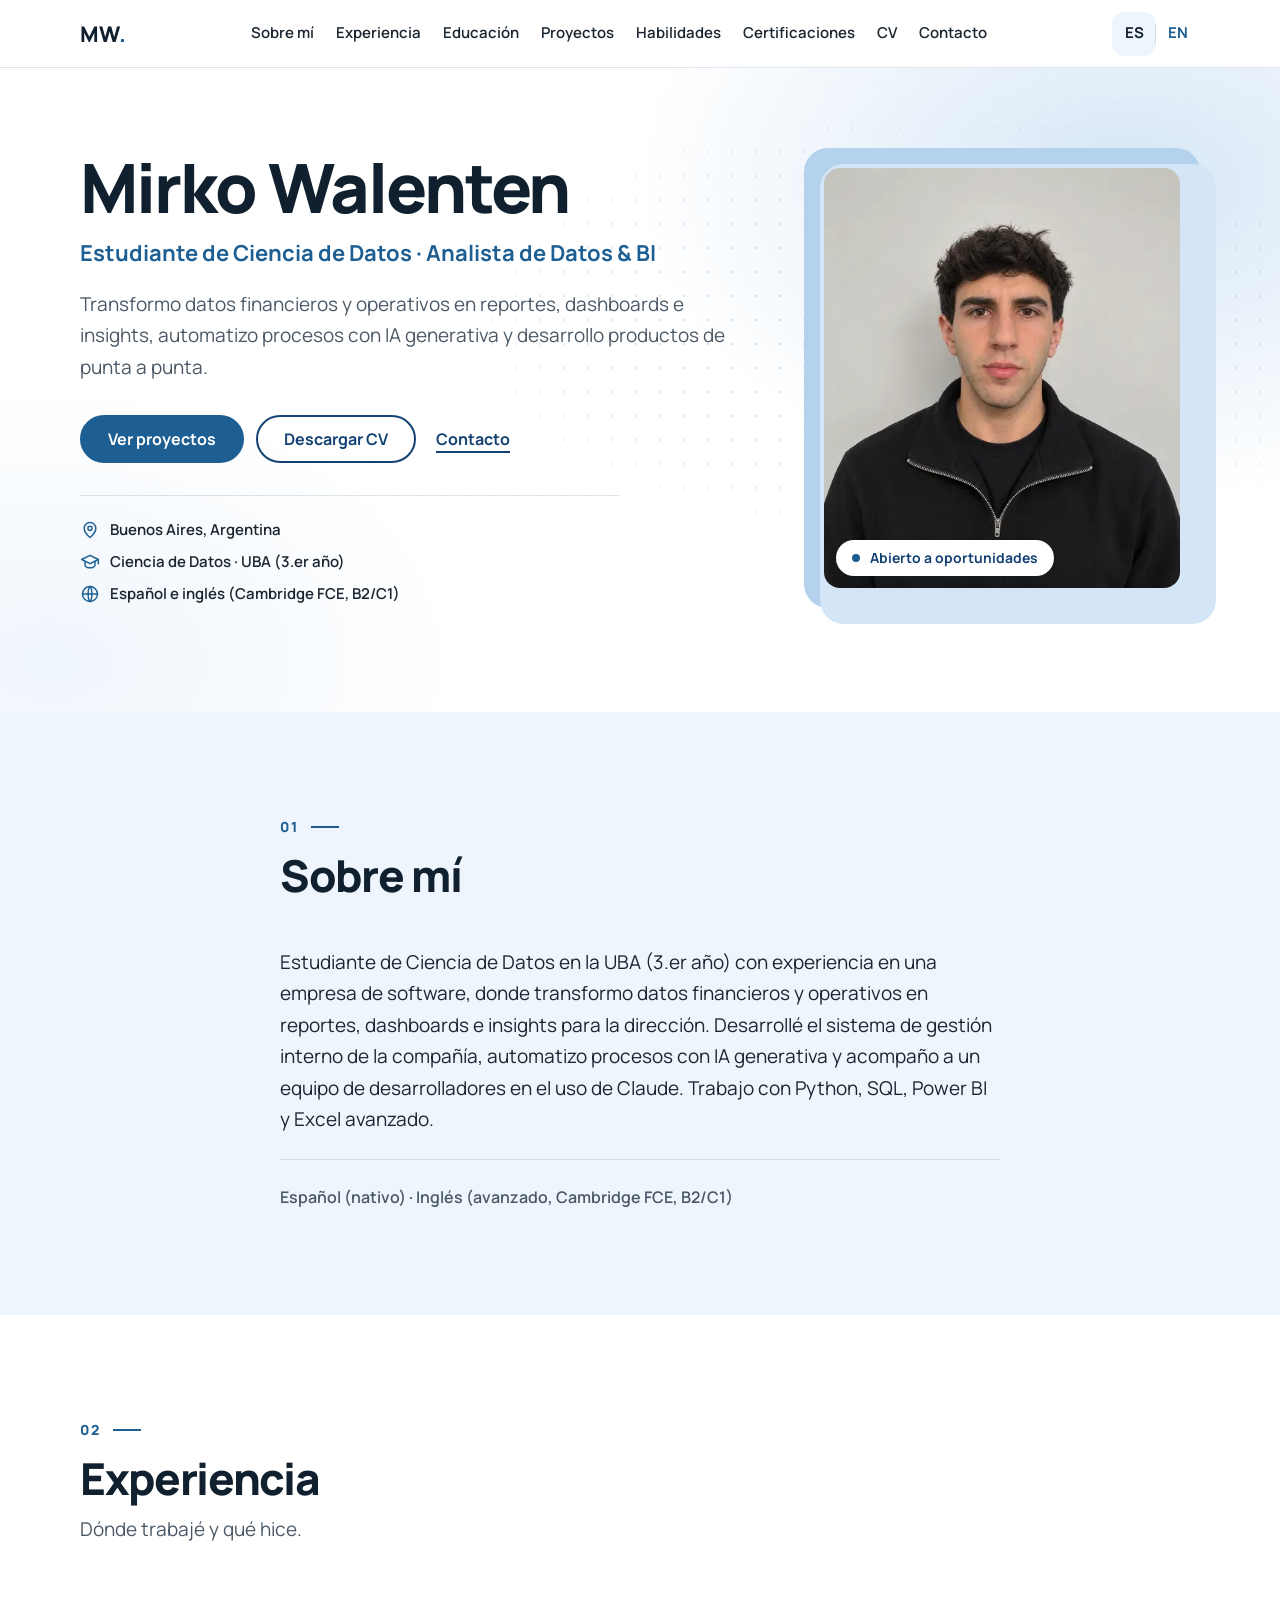
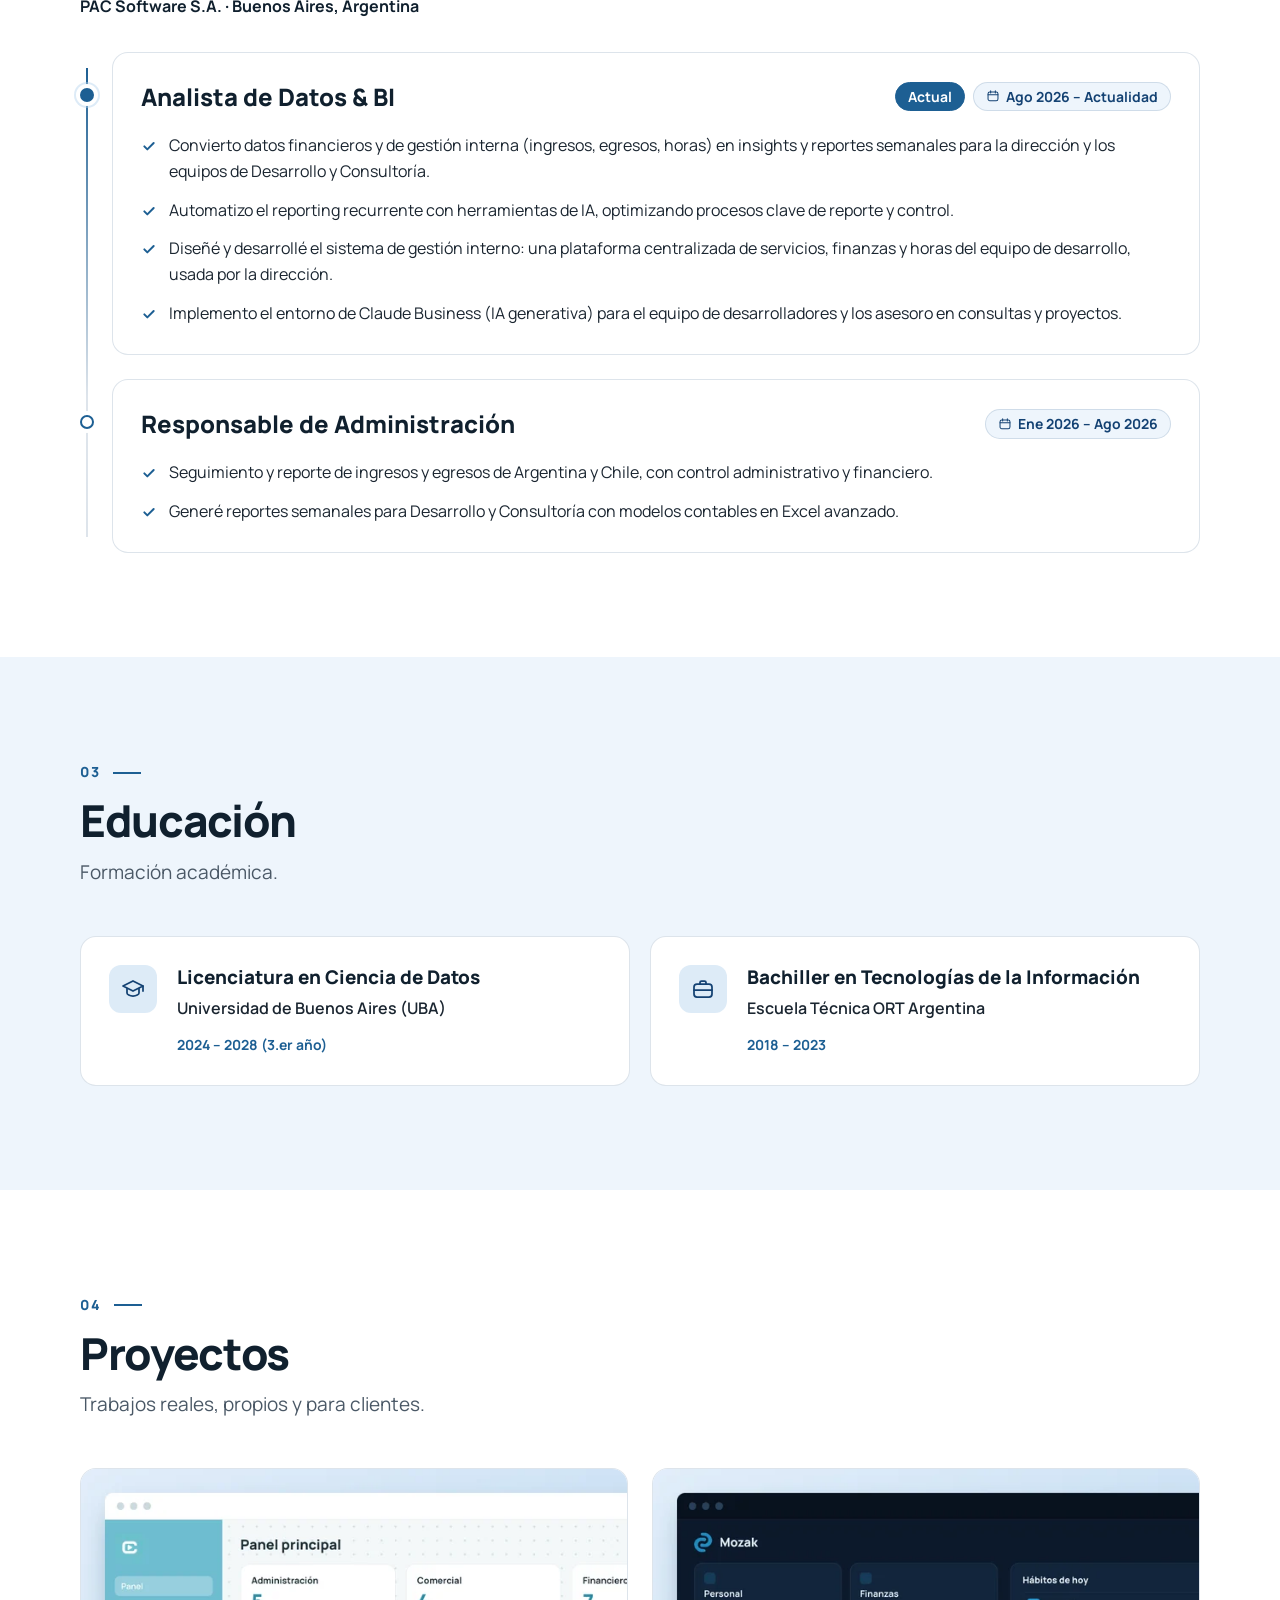
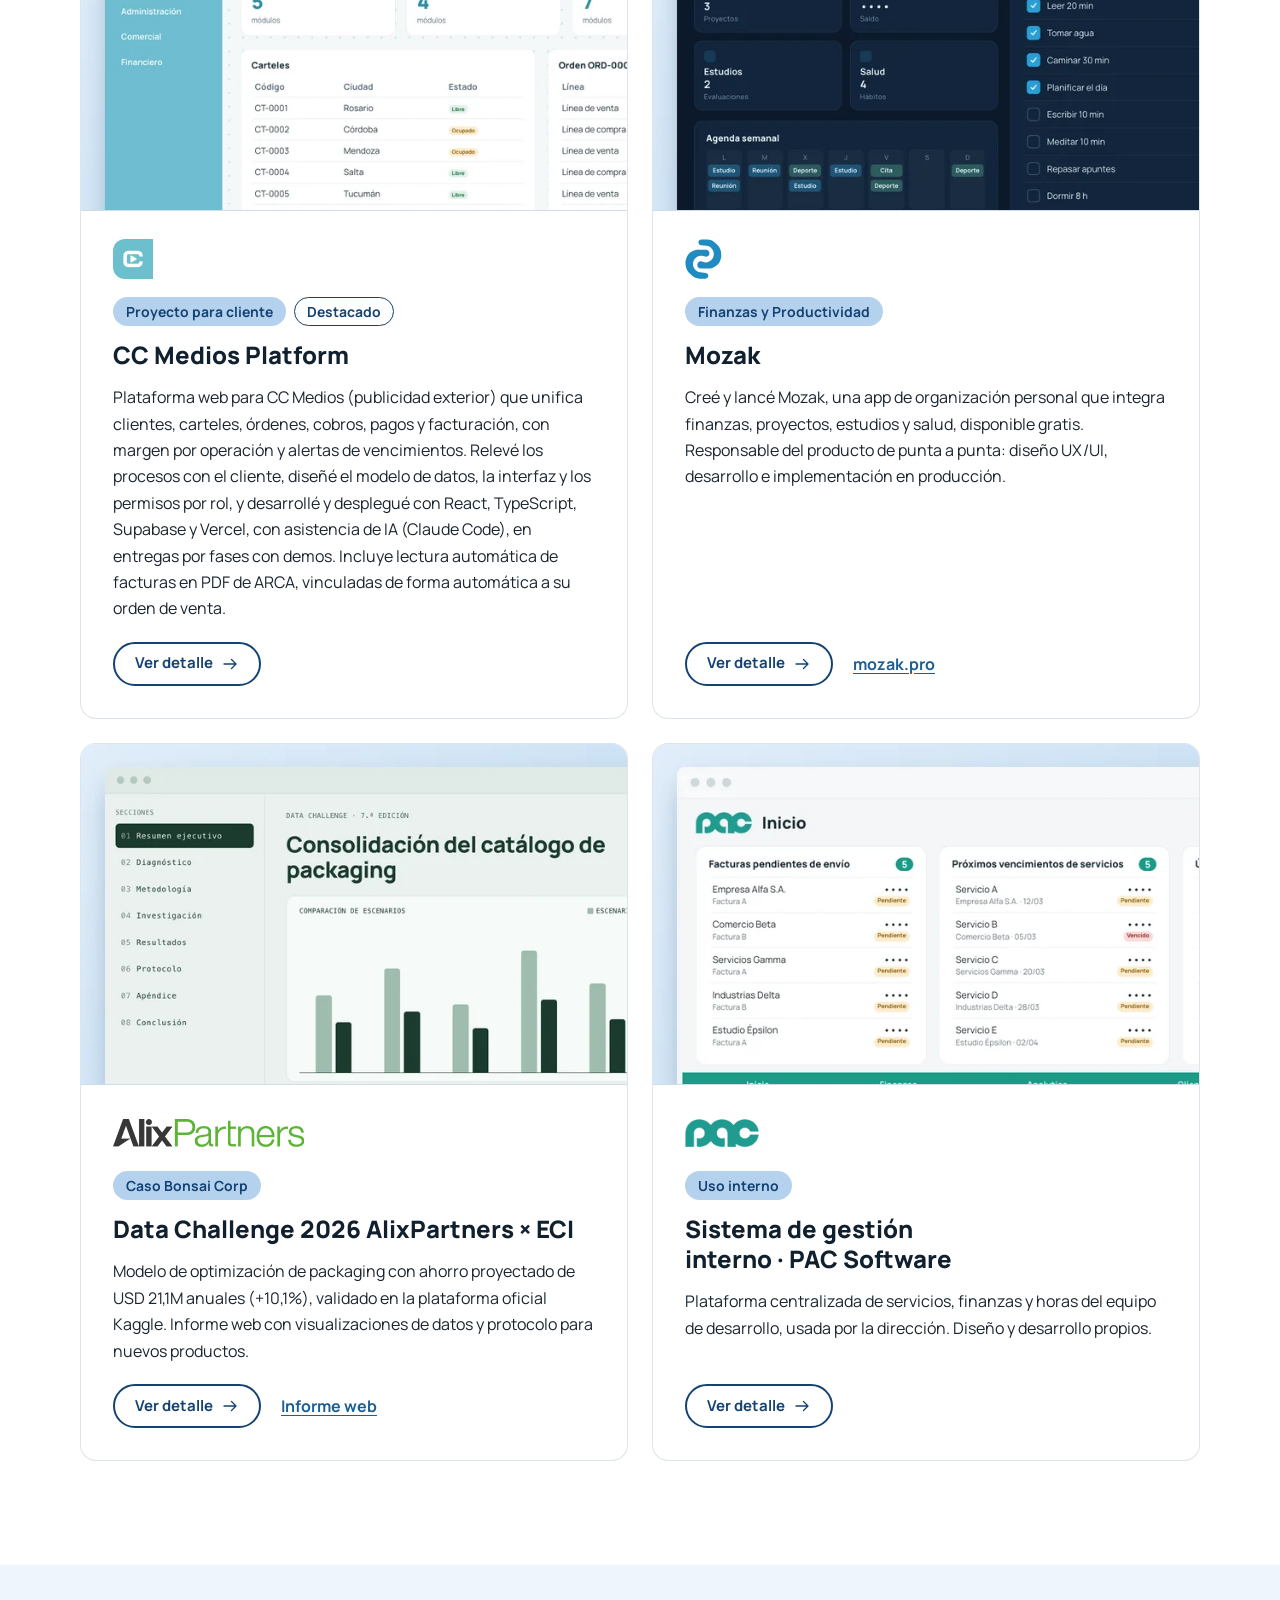
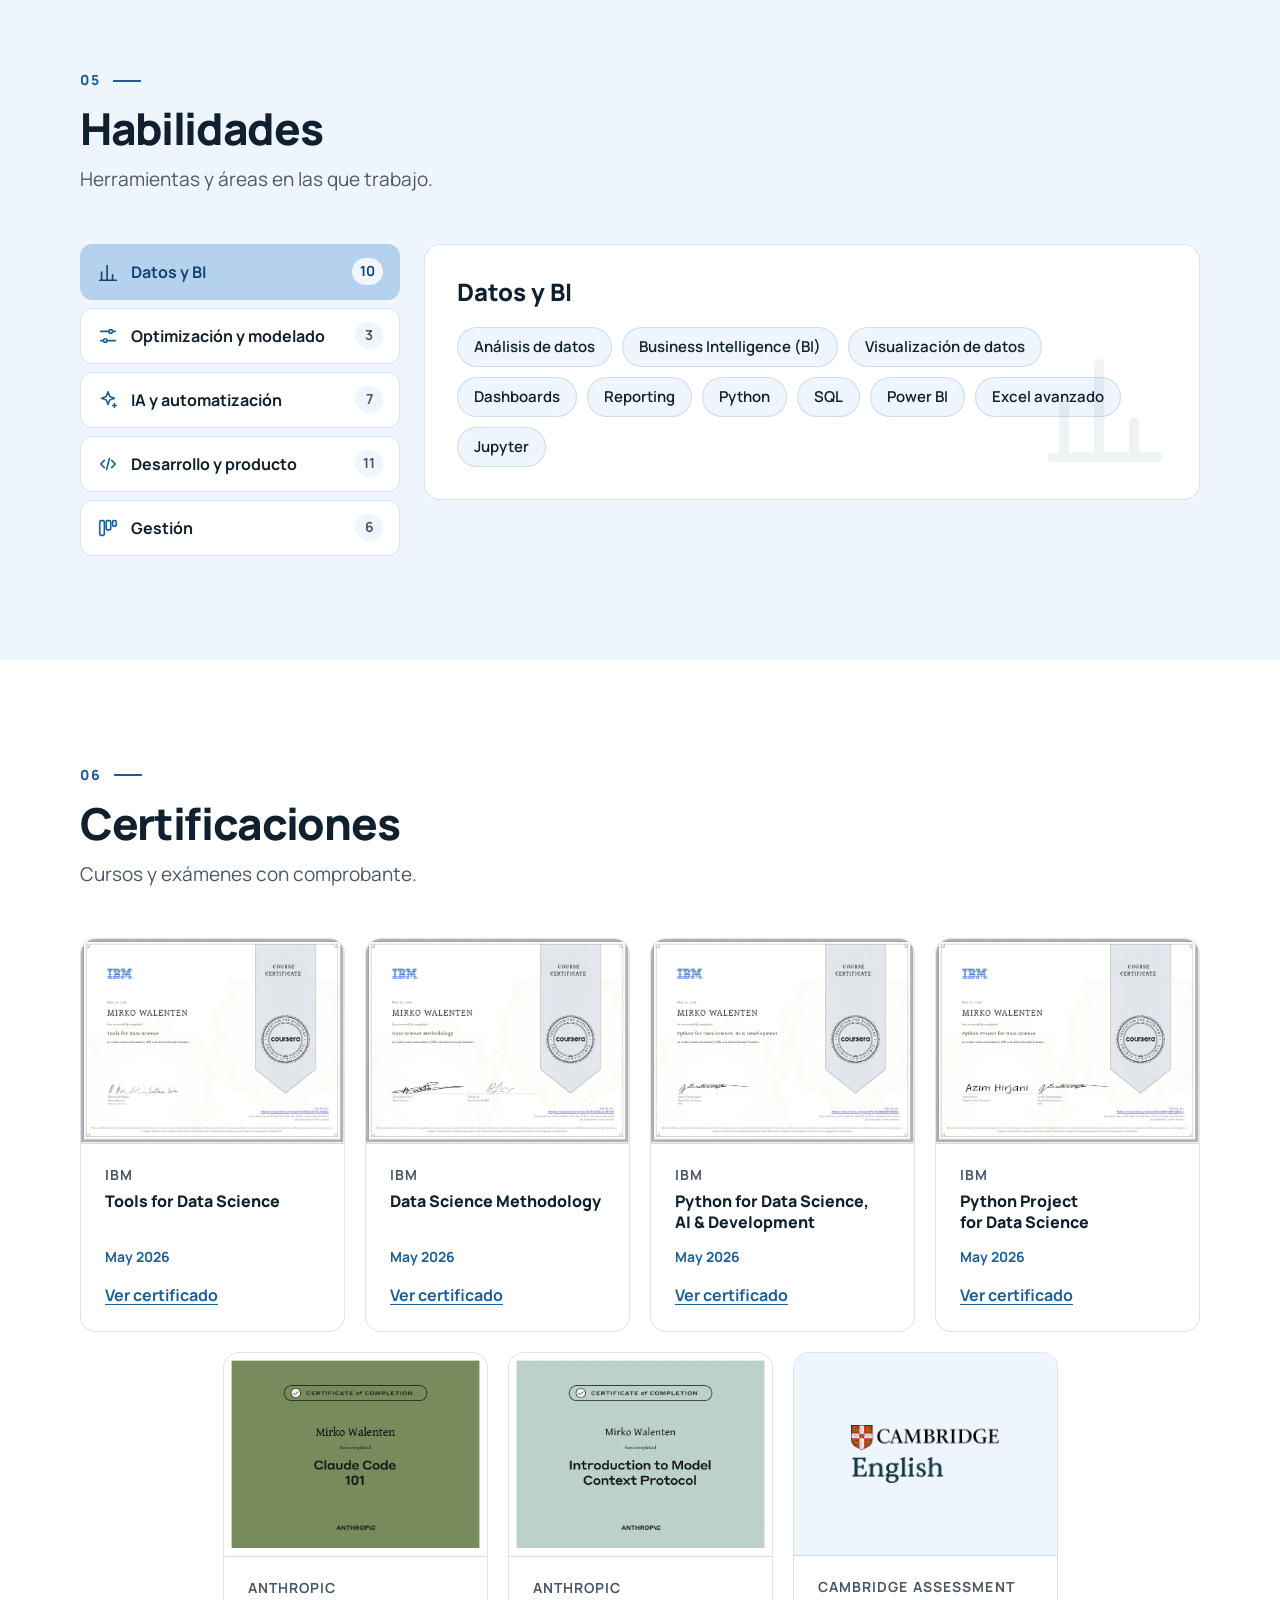
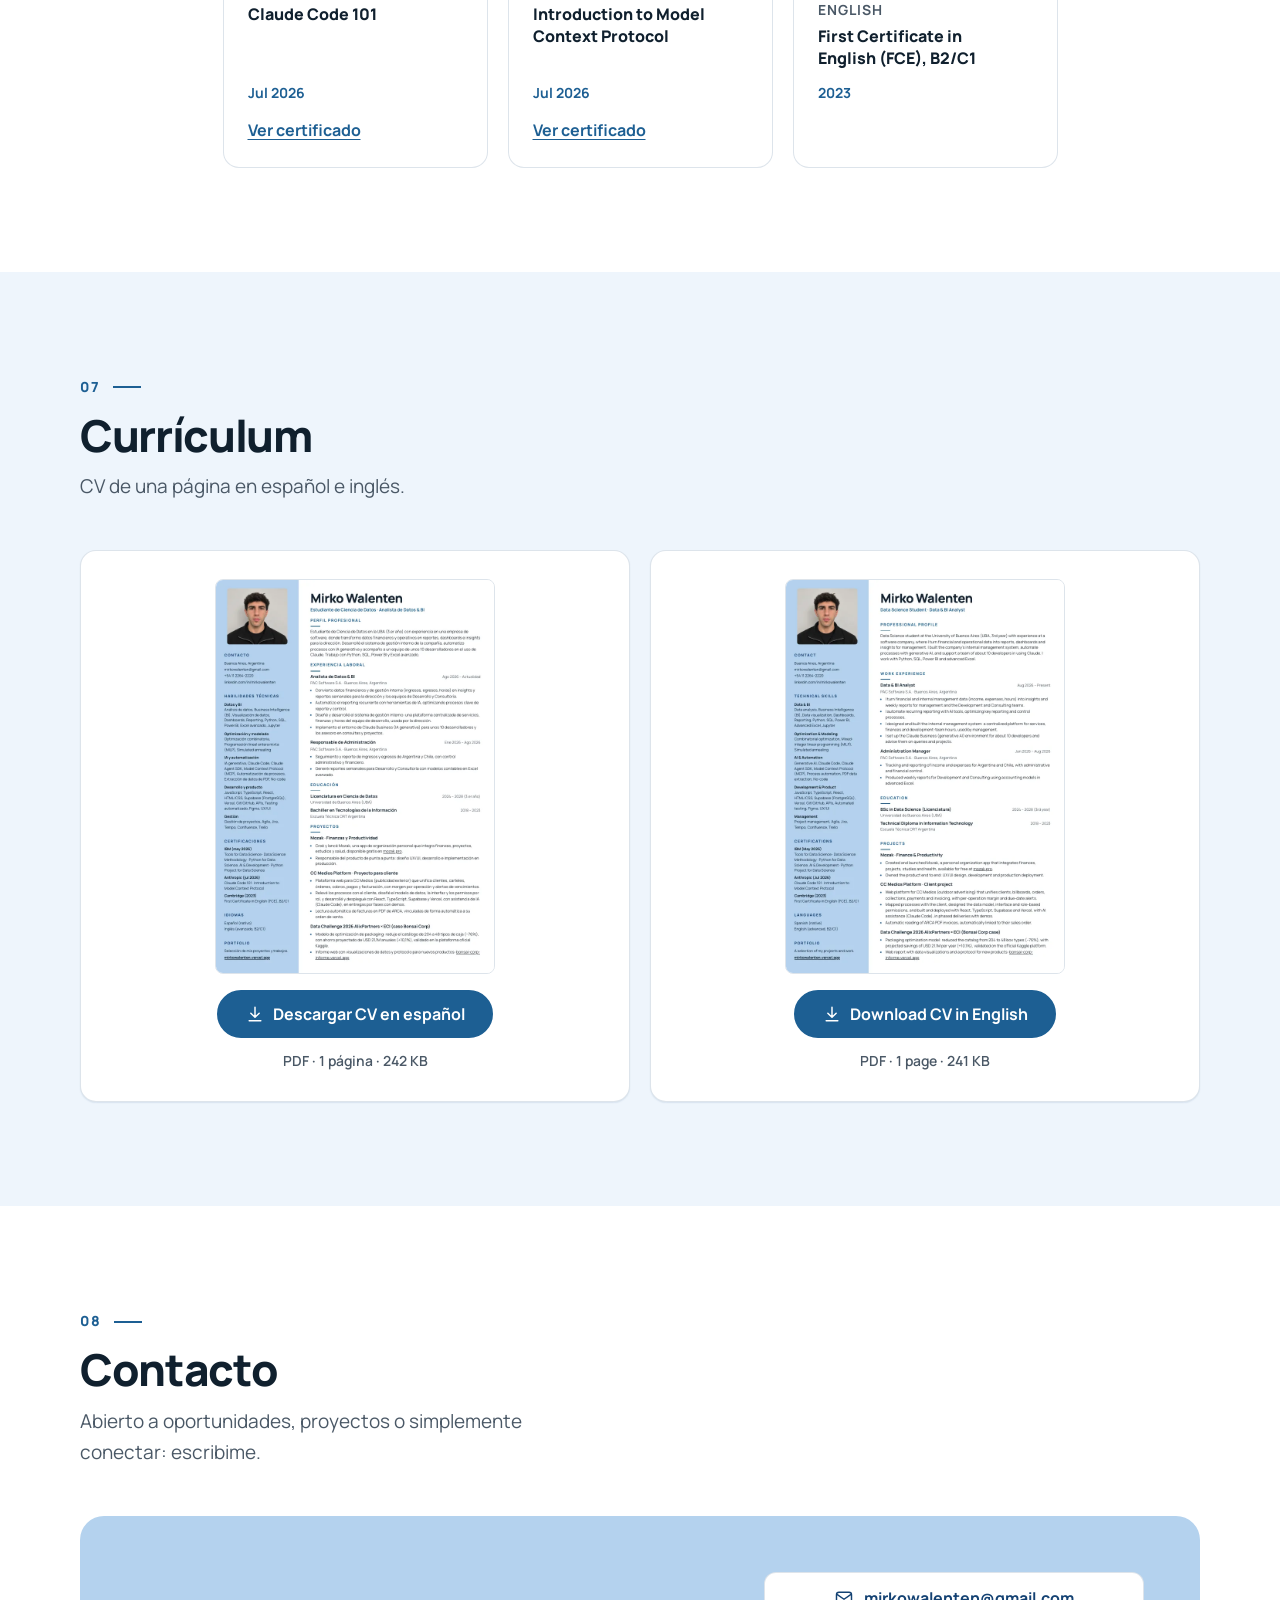
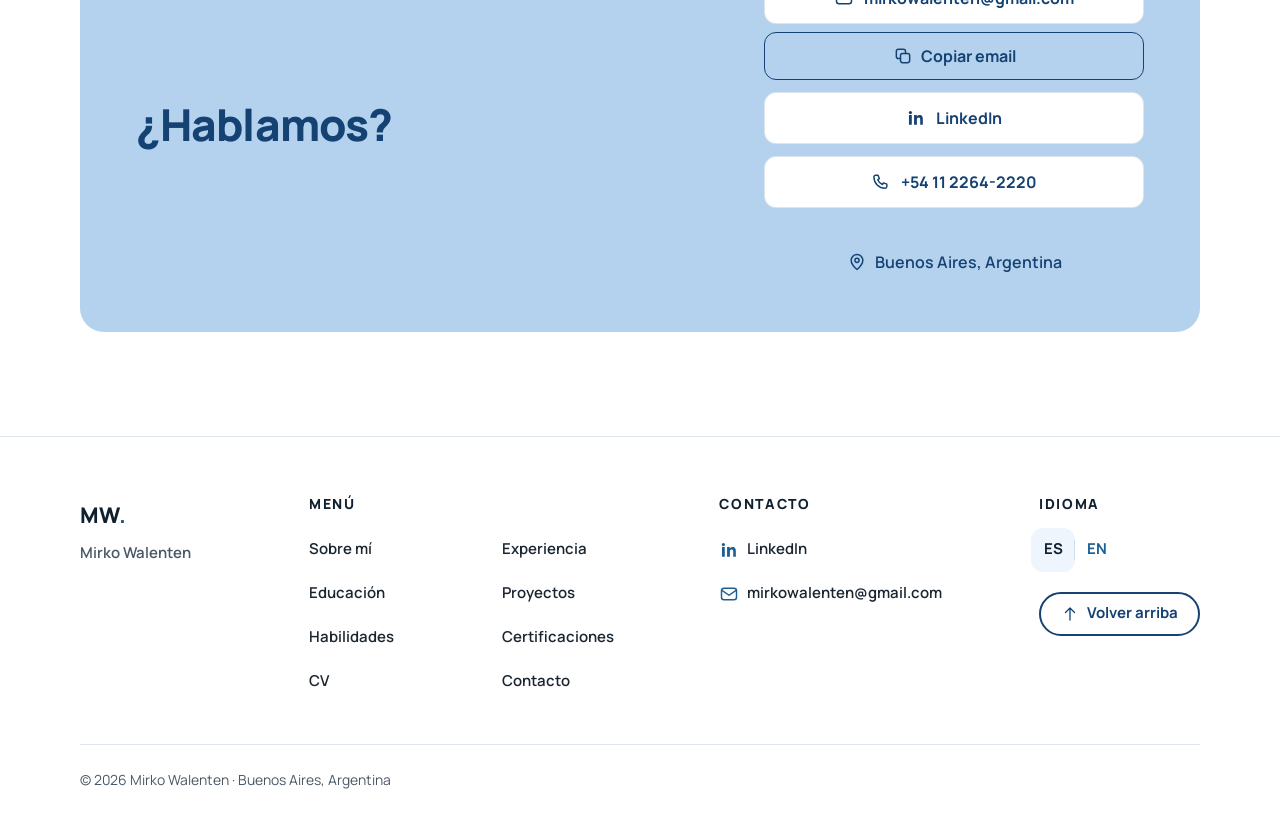
==== commit 53c08953: "Quitar el logo de PAC en Experiencia y los chips de las tarjetas de proyectos de la home Co-Authored" ====
--- a/index.html
+++ b/index.html
@@ -125,7 +125,7 @@
           <h2 class="section-head__title" id="t-experiencia">Experiencia</h2>
           <p class="section-head__sub">Dónde trabajé y qué hice.</p>
         </header>
-        <p class="company reveal"><img class="company__logo" src="/assets/img/logos/pac-72.webp" width="58" height="22" alt="" loading="lazy" decoding="async"><span>PAC Software S.A. · Buenos Aires, Argentina</span></p>
+        <p class="company reveal"><span>PAC Software S.A. · Buenos Aires, Argentina</span></p>
         <ol class="timeline">
           <li class="timeline__item">
             <article class="card role reveal">
@@ -202,12 +202,6 @@
             </div>
             <h3 class="project__title">CC Medios Platform</h3>
             <p class="project__text">Plataforma web para CC Medios (publicidad exterior) que unifica clientes, carteles, órdenes, cobros, pagos y facturación, con margen por operación y alertas de vencimientos. Relevé los procesos con el cliente, diseñé el modelo de datos, la interfaz y los permisos por rol, y desarrollé y desplegué con React, TypeScript, Supabase y Vercel, con asistencia de IA (Claude Code), en entregas por fases con demos. Incluye lectura automática de facturas en PDF de ARCA, vinculadas de forma automática a su orden de venta.</p>
-          <ul class="chips" aria-label="Tecnologías">
-            <li>React</li>
-            <li>TypeScript</li>
-            <li>Supabase</li>
-            <li>Vercel</li>
-          </ul>
             <div class="project__actions">
               <a class="btn btn--ghost btn--sm project__detail" href="/proyectos/cc-medios">Ver detalle<svg class="icon" width="18" height="18" aria-hidden="true" focusable="false"><use href="/assets/img/icons.svg?v=6#i-arrow-right"/></svg><span class="sr-only"> de CC Medios Platform</span></a>
             </div>
@@ -224,12 +218,6 @@
             </div>
             <h3 class="project__title">Mozak</h3>
             <p class="project__text">Creé y lancé Mozak, una app de organización personal que integra finanzas, proyectos, estudios y salud, disponible gratis. Responsable del producto de punta a punta: diseño UX/UI, desarrollo e implementación en producción.</p>
-          <ul class="chips" aria-label="Funciones">
-            <li>Hábitos</li>
-            <li>Tareas</li>
-            <li>Agenda</li>
-            <li>Asistente de IA</li>
-          </ul>
             <div class="project__actions">
               <a class="btn btn--ghost btn--sm project__detail" href="/proyectos/mozak">Ver detalle<svg class="icon" width="18" height="18" aria-hidden="true" focusable="false"><use href="/assets/img/icons.svg?v=6#i-arrow-right"/></svg><span class="sr-only"> de Mozak</span></a>
               <a class="project__link" href="https://mozak.pro" target="_blank" rel="noopener noreferrer">mozak.pro<span class="sr-only"> (se abre en una pestaña nueva)</span></a>
@@ -247,11 +235,6 @@
             </div>
             <h3 class="project__title">Data Challenge 2026 AlixPartners × ECI</h3>
             <p class="project__text">Modelo de optimización de packaging con ahorro proyectado de USD 21,1M anuales (+10,1%), validado en la plataforma oficial Kaggle. Informe web con visualizaciones de datos y protocolo para nuevos productos.</p>
-          <ul class="chips" aria-label="Técnicas">
-            <li>Optimización combinatoria</li>
-            <li>MILP</li>
-            <li>Simulated annealing</li>
-          </ul>
             <div class="project__actions">
               <a class="btn btn--ghost btn--sm project__detail" href="/proyectos/bonsai-corp">Ver detalle<svg class="icon" width="18" height="18" aria-hidden="true" focusable="false"><use href="/assets/img/icons.svg?v=6#i-arrow-right"/></svg><span class="sr-only"> de Data Challenge 2026 AlixPartners × ECI</span></a>
               <a class="project__link" href="https://bonsai-corp-informe.vercel.app" target="_blank" rel="noopener noreferrer">Informe web<span class="sr-only"> (se abre en una pestaña nueva)</span></a>
--- a/assets/css/styles.css
+++ b/assets/css/styles.css
@@ -940,11 +940,6 @@
   color: var(--ink);
 }
 
-.company__logo {
-  width: auto;
-  height: 22px;
-}
-
 .timeline {
   position: relative;
   display: grid;
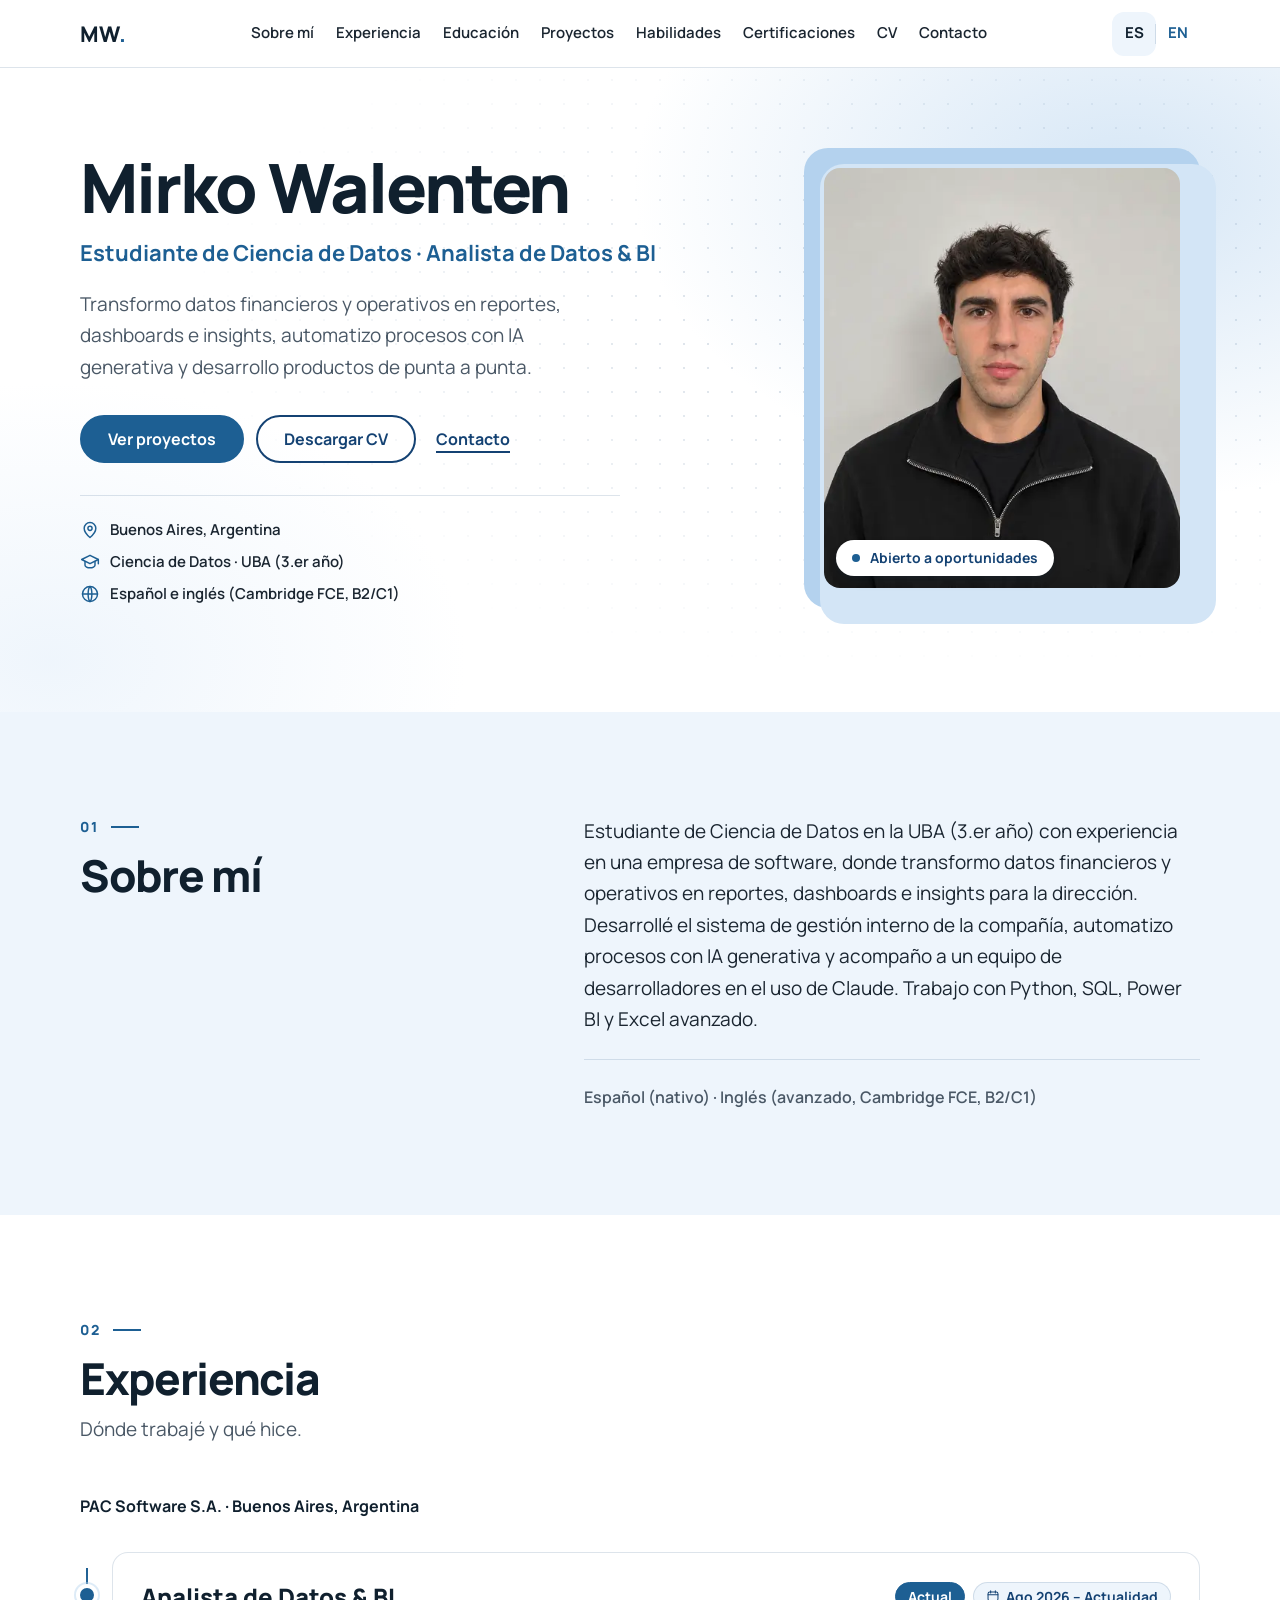
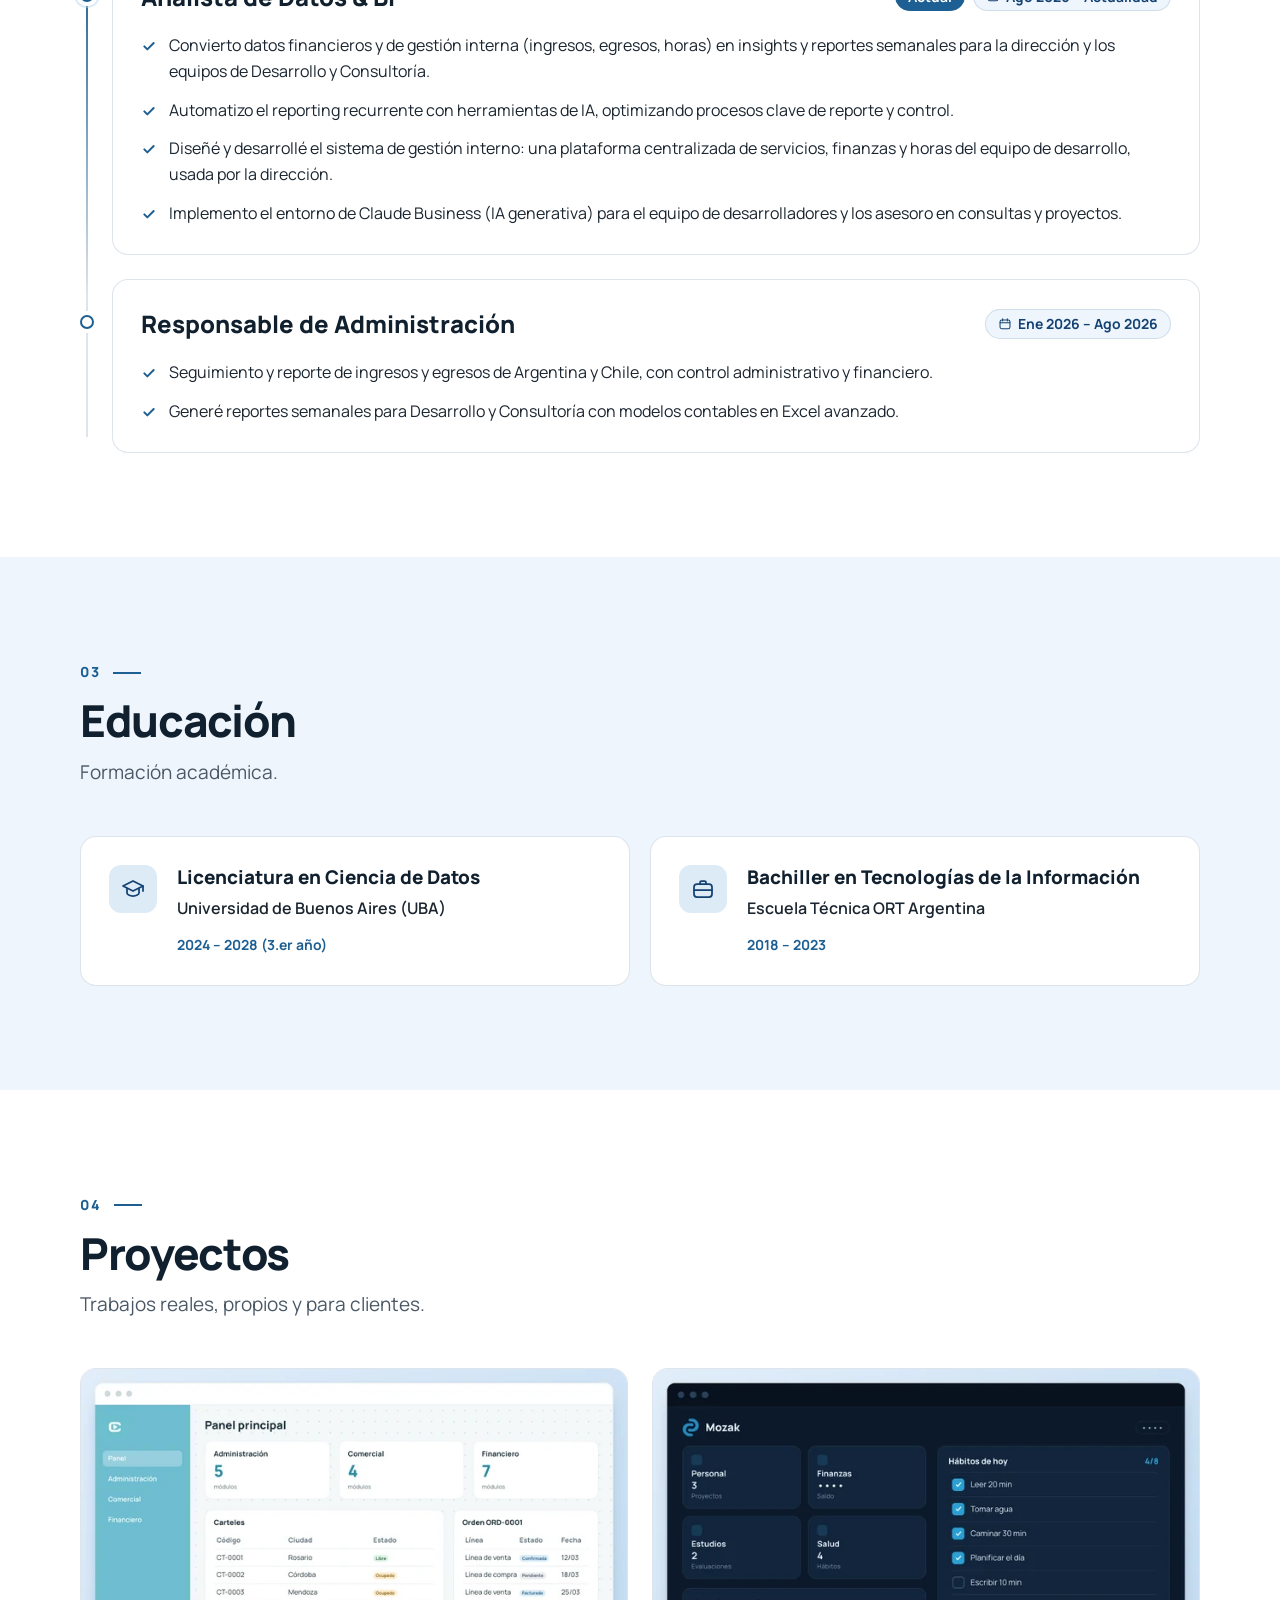
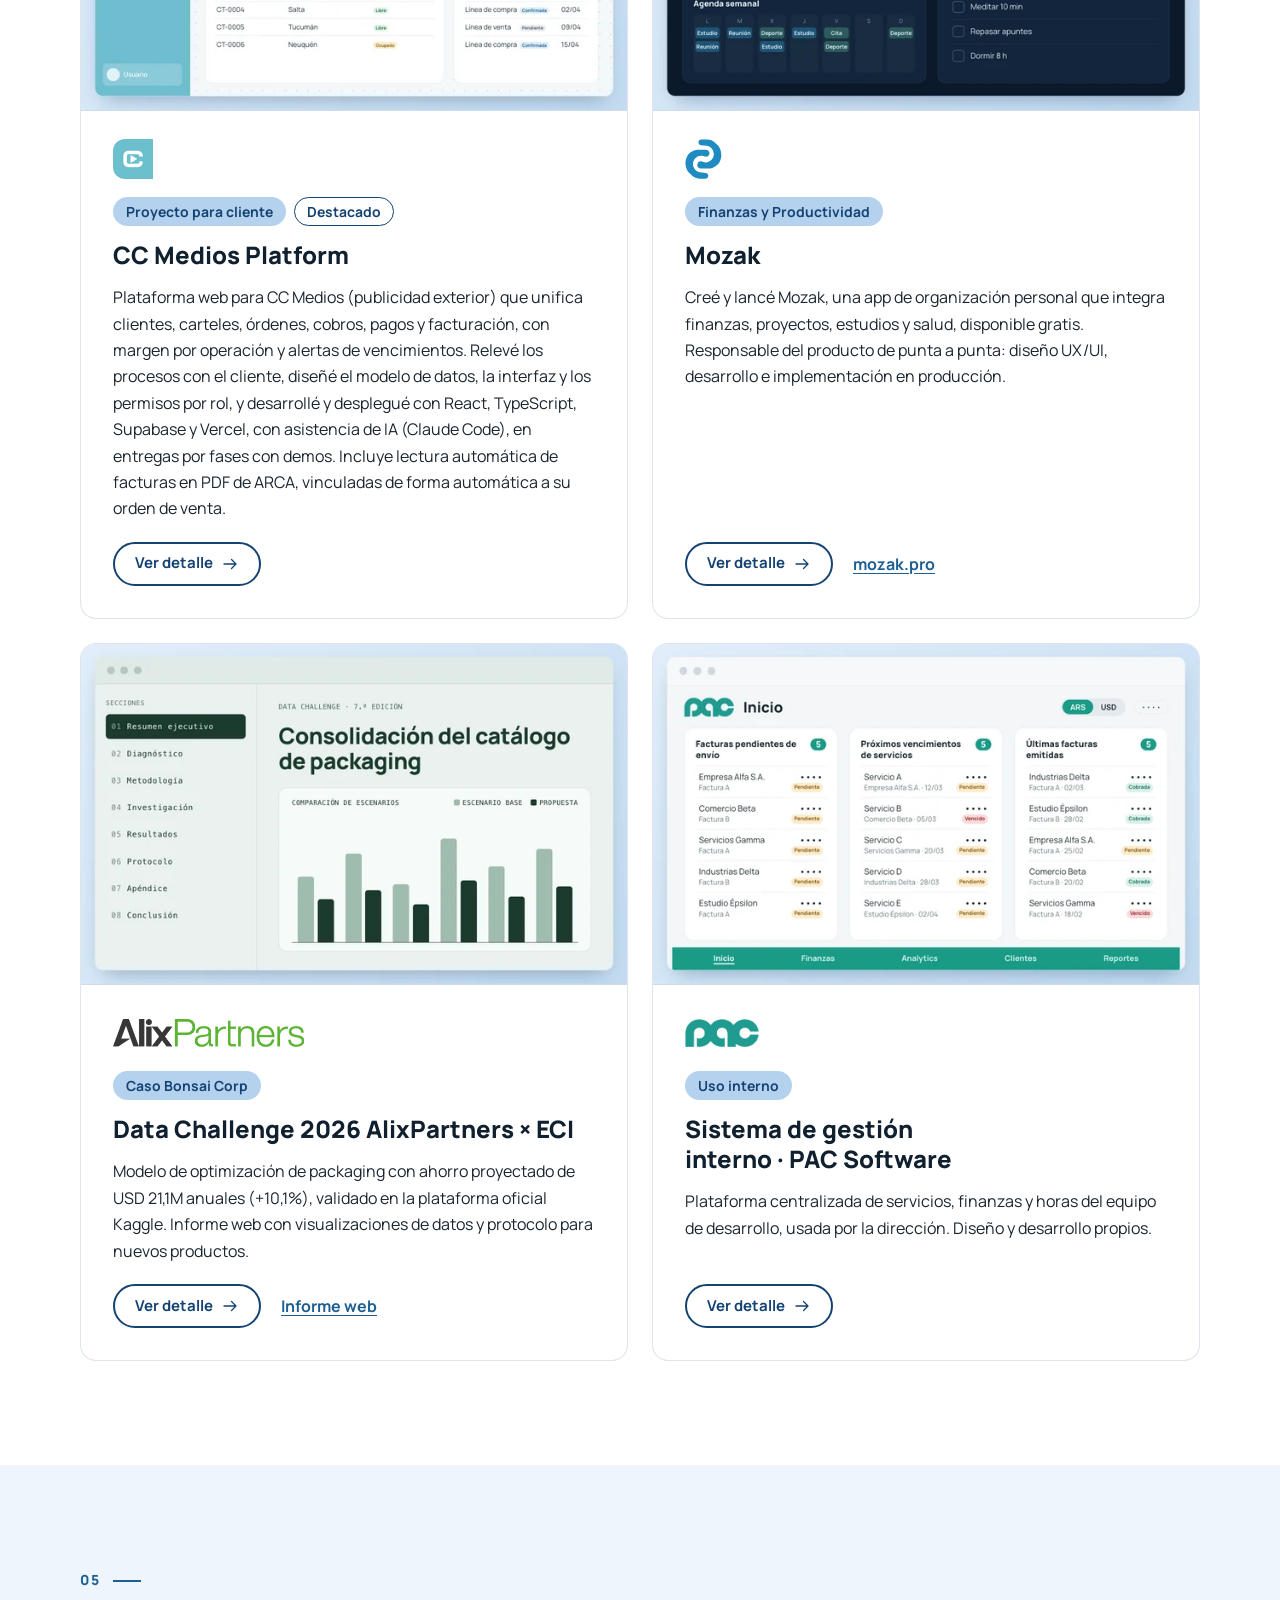
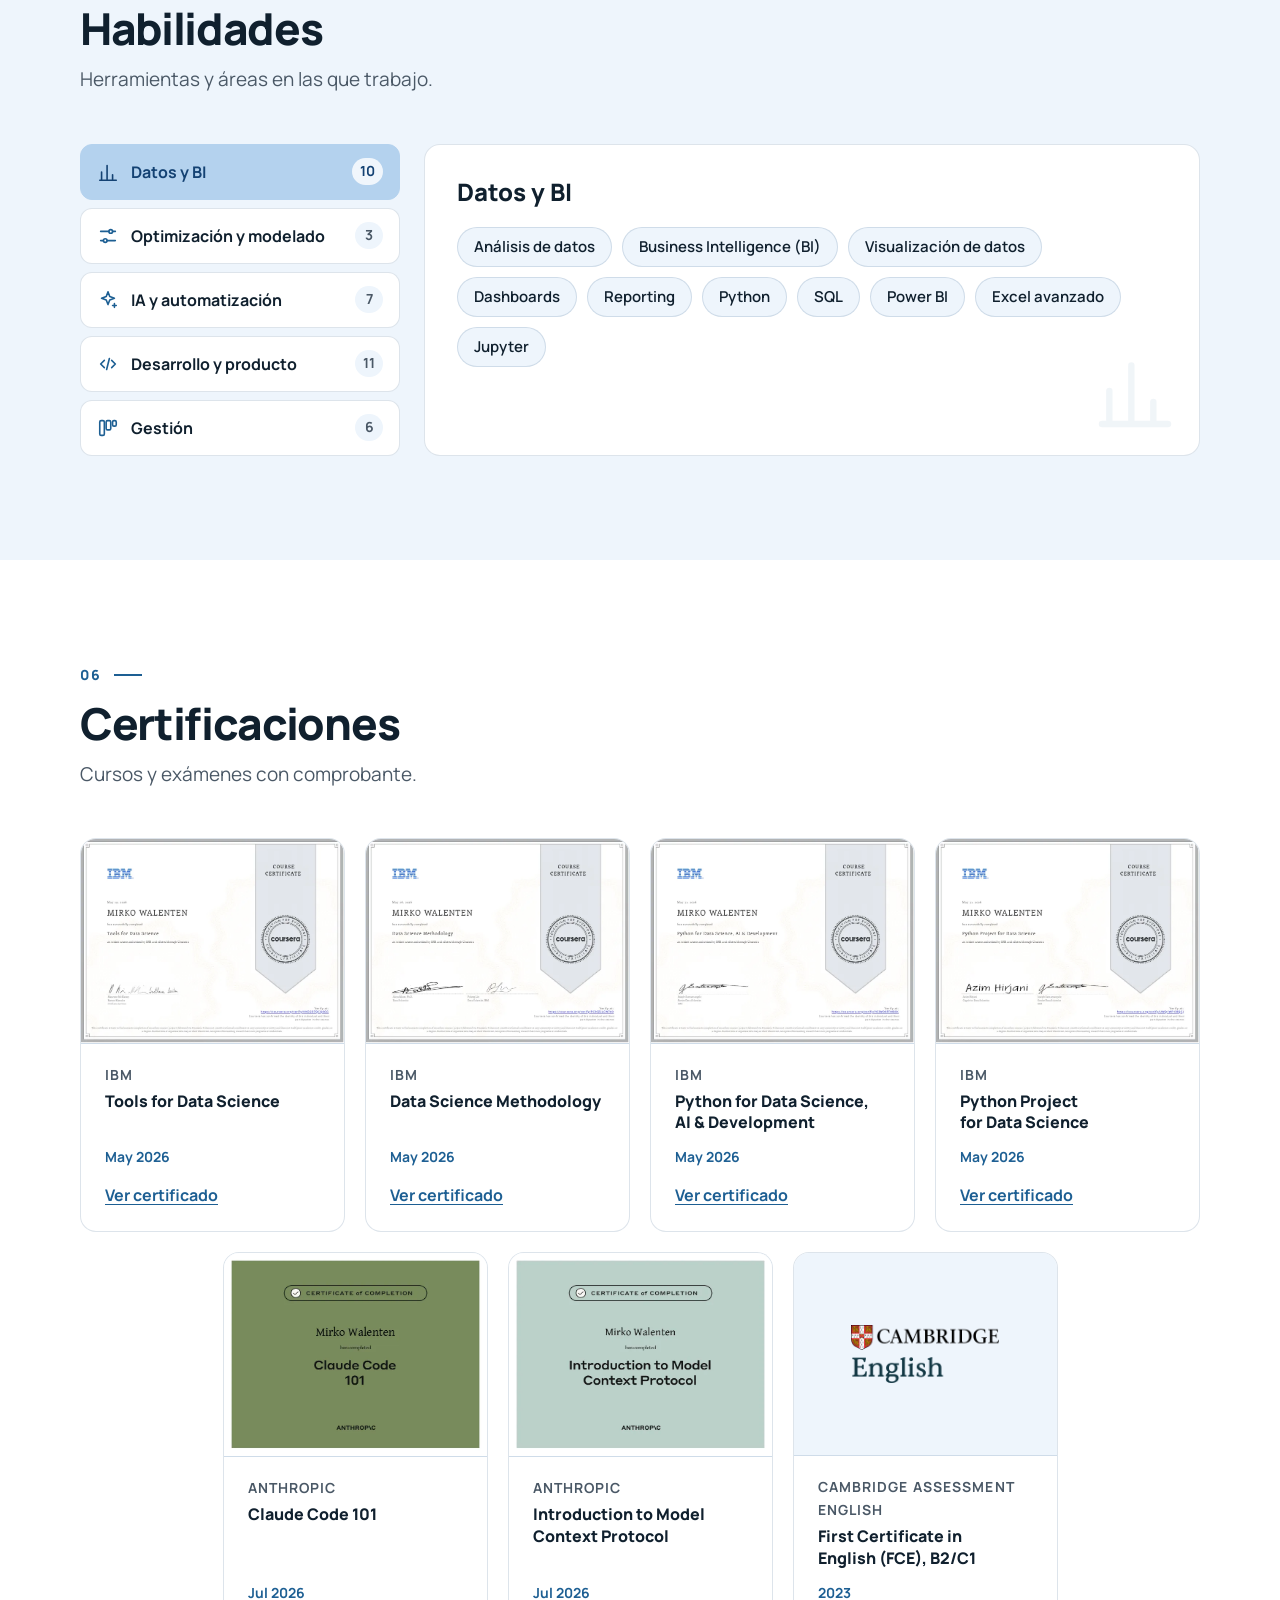
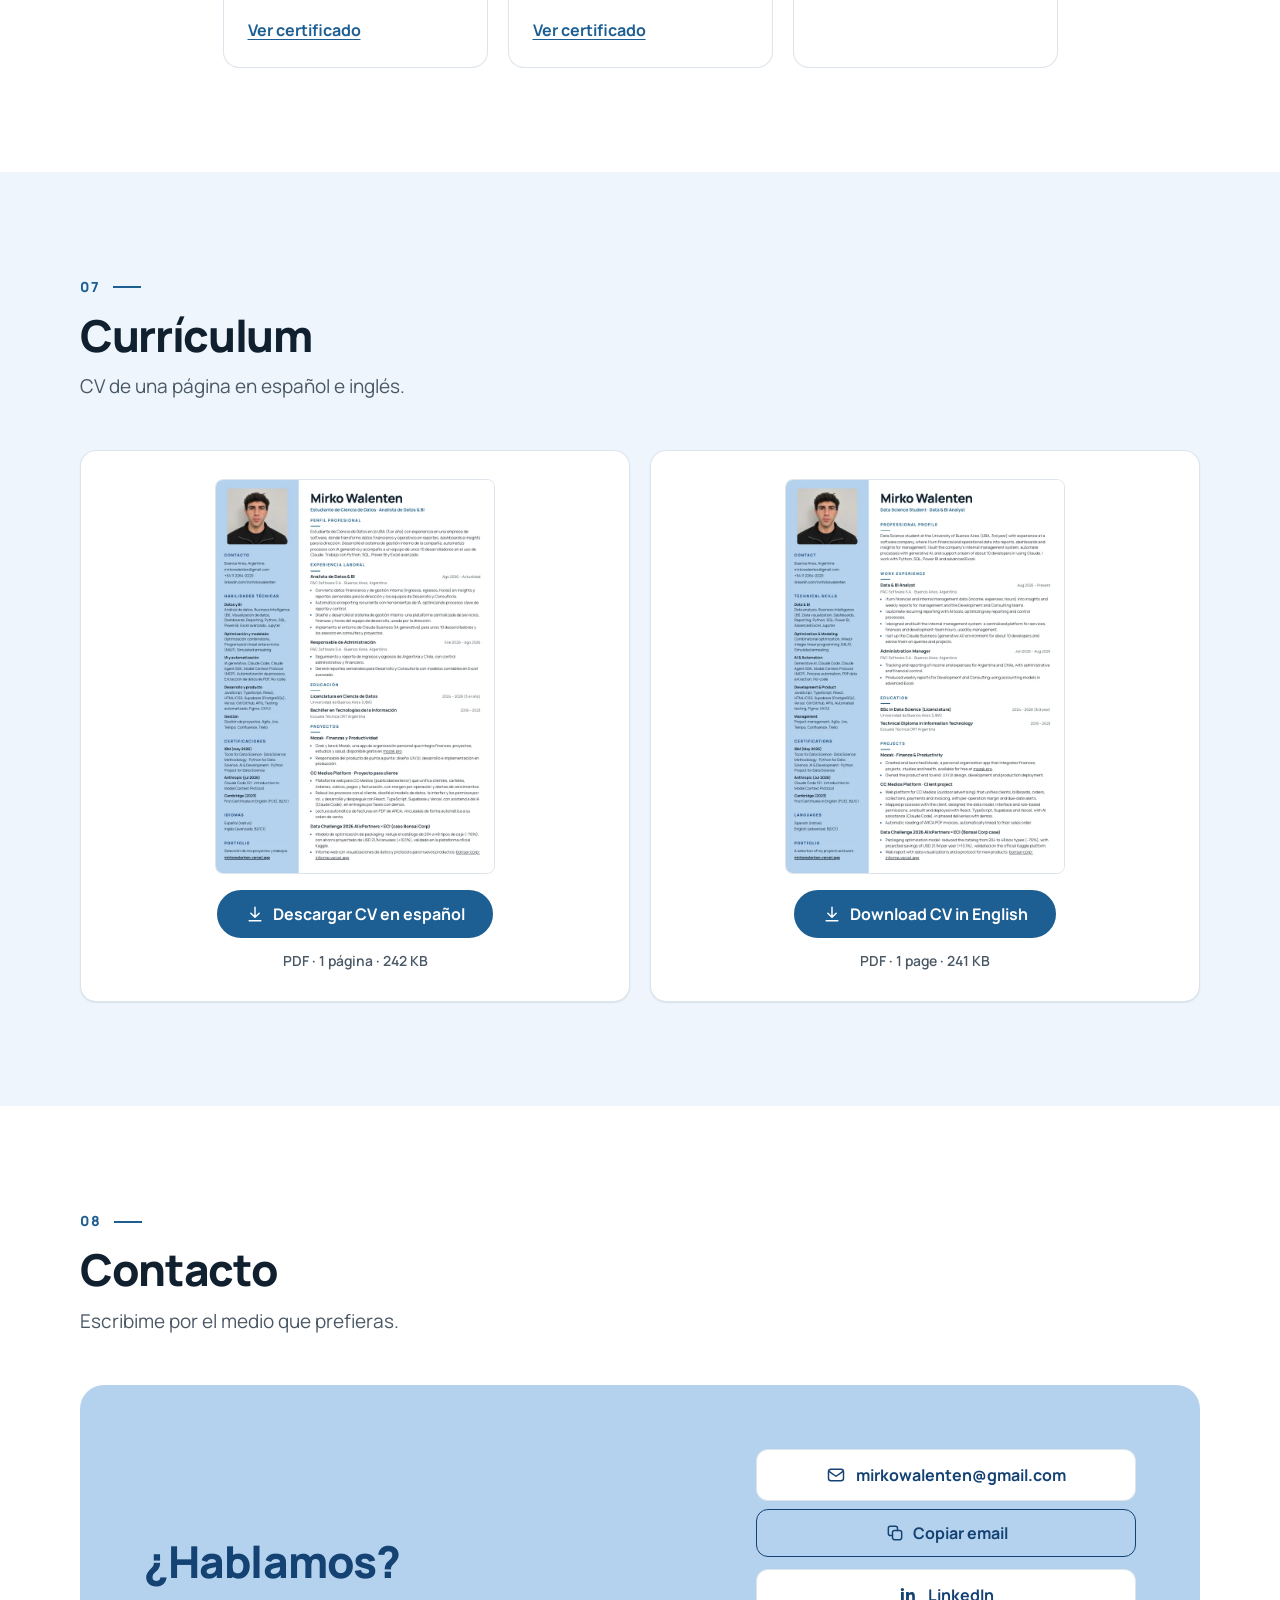
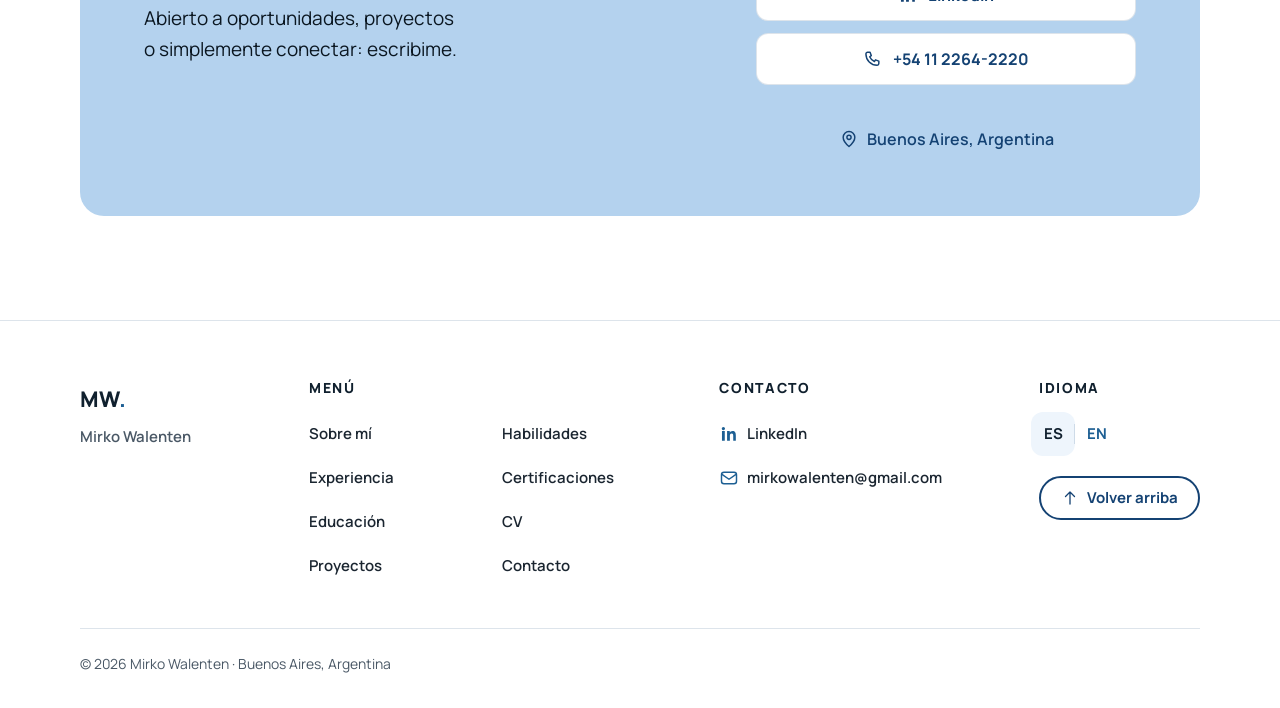
==== commit 4f3022cf: "Pulido visual: portadas completas, contacto, Habilidades, footer, Sobre mí, viñetas y balance de tex" ====
--- a/index.html
+++ b/index.html
@@ -27,7 +27,7 @@
   <link rel="icon" href="/favicon.svg" type="image/svg+xml">
   <link rel="preload" href="/assets/fonts/manrope-latin-wght-normal.woff2" as="font" type="font/woff2" crossorigin>
   <script>document.documentElement.classList.add('js');</script>
-  <link rel="stylesheet" href="/assets/css/styles.css?v=6">
+  <link rel="stylesheet" href="/assets/css/styles.css?v=7">
   <script type="application/ld+json">
   {
     "@context": "https://schema.org",
@@ -90,9 +90,9 @@
             <a class="btn-text" href="#contacto">Contacto</a>
           </div>
           <ul class="hero__facts">
-            <li><svg class="icon" width="20" height="20" aria-hidden="true" focusable="false"><use href="/assets/img/icons.svg?v=6#i-pin"/></svg><span>Buenos Aires, Argentina</span></li>
-            <li><svg class="icon" width="20" height="20" aria-hidden="true" focusable="false"><use href="/assets/img/icons.svg?v=6#i-cap"/></svg><span>Ciencia de Datos · UBA (3.er año)</span></li>
-            <li><svg class="icon" width="20" height="20" aria-hidden="true" focusable="false"><use href="/assets/img/icons.svg?v=6#i-globe"/></svg><span>Español e inglés (Cambridge FCE, B2/C1)</span></li>
+            <li><svg class="icon" width="20" height="20" aria-hidden="true" focusable="false"><use href="/assets/img/icons.svg?v=7#i-pin"/></svg><span>Buenos Aires, Argentina</span></li>
+            <li><svg class="icon" width="20" height="20" aria-hidden="true" focusable="false"><use href="/assets/img/icons.svg?v=7#i-cap"/></svg><span>Ciencia de Datos · UBA (3.er año)</span></li>
+            <li><svg class="icon" width="20" height="20" aria-hidden="true" focusable="false"><use href="/assets/img/icons.svg?v=7#i-globe"/></svg><span>Español e inglés (Cambridge FCE, B2/C1)</span></li>
           </ul>
         </div>
         <div class="hero__visual">
@@ -106,7 +106,7 @@
     </section>
 
     <section class="section section--alt" id="sobre-mi" aria-labelledby="t-sobre-mi">
-      <div class="container container--narrow">
+      <div class="container about">
         <header class="section-head reveal">
           <p class="section-head__eyebrow" aria-hidden="true">01</p>
           <h2 class="section-head__title" id="t-sobre-mi">Sobre mí</h2>
@@ -131,7 +131,7 @@
             <article class="card role reveal">
               <div class="role__head">
                 <h3 class="role__title">Analista de Datos &amp; BI</h3>
-                <p class="role__meta"><span class="pill pill--now">Actual</span><span class="pill pill--date"><svg class="icon" width="14" height="14" aria-hidden="true" focusable="false"><use href="/assets/img/icons.svg?v=6#i-calendar"/></svg>Ago 2026 – Actualidad</span></p>
+                <p class="role__meta"><span class="pill pill--now">Actual</span><span class="pill pill--date"><svg class="icon" width="14" height="14" aria-hidden="true" focusable="false"><use href="/assets/img/icons.svg?v=7#i-calendar"/></svg>Ago 2026 – Actualidad</span></p>
               </div>
               <ul class="bullets">
                 <li>Convierto datos financieros y de gestión interna (ingresos, egresos, horas) en insights y reportes semanales para la dirección y los equipos de Desarrollo y Consultoría.</li>
@@ -145,7 +145,7 @@
             <article class="card role reveal">
               <div class="role__head">
                 <h3 class="role__title">Responsable de Administración</h3>
-                <p class="role__meta"><span class="pill pill--date"><svg class="icon" width="14" height="14" aria-hidden="true" focusable="false"><use href="/assets/img/icons.svg?v=6#i-calendar"/></svg>Ene 2026 – Ago 2026</span></p>
+                <p class="role__meta"><span class="pill pill--date"><svg class="icon" width="14" height="14" aria-hidden="true" focusable="false"><use href="/assets/img/icons.svg?v=7#i-calendar"/></svg>Ene 2026 – Ago 2026</span></p>
               </div>
               <ul class="bullets">
                 <li>Seguimiento y reporte de ingresos y egresos de Argentina y Chile, con control administrativo y financiero.</li>
@@ -166,13 +166,13 @@
         </header>
         <div class="education">
           <article class="card edu reveal">
-            <span class="edu__icon" aria-hidden="true"><svg class="icon" width="24" height="24" aria-hidden="true" focusable="false"><use href="/assets/img/icons.svg?v=6#i-cap"/></svg></span>
+            <span class="edu__icon" aria-hidden="true"><svg class="icon" width="24" height="24" aria-hidden="true" focusable="false"><use href="/assets/img/icons.svg?v=7#i-cap"/></svg></span>
             <div class="edu__body"><h3>Licenciatura en Ciencia de Datos</h3>
             <p class="education__school">Universidad de Buenos Aires (UBA)</p>
             <p class="education__date">2024 – 2028 (3.er año)</p></div>
           </article>
           <article class="card edu reveal">
-            <span class="edu__icon" aria-hidden="true"><svg class="icon" width="24" height="24" aria-hidden="true" focusable="false"><use href="/assets/img/icons.svg?v=6#i-briefcase"/></svg></span>
+            <span class="edu__icon" aria-hidden="true"><svg class="icon" width="24" height="24" aria-hidden="true" focusable="false"><use href="/assets/img/icons.svg?v=7#i-briefcase"/></svg></span>
             <div class="edu__body"><h3>Bachiller en Tecnologías de la Información</h3>
             <p class="education__school">Escuela Técnica ORT Argentina</p>
             <p class="education__date">2018 – 2023</p></div>
@@ -192,7 +192,7 @@
 
           <article class="card project reveal">
             <div class="project__cover">
-              <img src="/assets/img/projects/cc-medios-cover-640.webp" srcset="/assets/img/projects/cc-medios-cover-640.webp 640w, /assets/img/projects/cc-medios-cover-1280.webp 1280w" sizes="(min-width: 900px) 548px, calc(100vw - 40px)" width="640" height="400" alt="Maqueta ilustrativa de CC Medios Platform" loading="lazy" decoding="async">
+              <img src="/assets/img/projects/cc-medios-cover-640.webp?v=7" srcset="/assets/img/projects/cc-medios-cover-640.webp?v=7 640w, /assets/img/projects/cc-medios-cover-1280.webp?v=7 1280w" sizes="(min-width: 900px) 548px, calc(100vw - 40px)" width="640" height="400" alt="Maqueta ilustrativa de CC Medios Platform" loading="lazy" decoding="async">
             </div>
             <div class="project__body">
             <img class="project__logo" src="/assets/img/logos/cc-medios-64.webp" srcset="/assets/img/logos/cc-medios-64.webp 1x, /assets/img/logos/cc-medios-128.webp 2x" width="40" height="40" alt="Logo de CC Medios" loading="lazy" decoding="async">
@@ -203,13 +203,13 @@
             <h3 class="project__title">CC Medios Platform</h3>
             <p class="project__text">Plataforma web para CC Medios (publicidad exterior) que unifica clientes, carteles, órdenes, cobros, pagos y facturación, con margen por operación y alertas de vencimientos. Relevé los procesos con el cliente, diseñé el modelo de datos, la interfaz y los permisos por rol, y desarrollé y desplegué con React, TypeScript, Supabase y Vercel, con asistencia de IA (Claude Code), en entregas por fases con demos. Incluye lectura automática de facturas en PDF de ARCA, vinculadas de forma automática a su orden de venta.</p>
             <div class="project__actions">
-              <a class="btn btn--ghost btn--sm project__detail" href="/proyectos/cc-medios">Ver detalle<svg class="icon" width="18" height="18" aria-hidden="true" focusable="false"><use href="/assets/img/icons.svg?v=6#i-arrow-right"/></svg><span class="sr-only"> de CC Medios Platform</span></a>
+              <a class="btn btn--ghost btn--sm project__detail" href="/proyectos/cc-medios">Ver detalle<svg class="icon" width="18" height="18" aria-hidden="true" focusable="false"><use href="/assets/img/icons.svg?v=7#i-arrow-right"/></svg><span class="sr-only"> de CC Medios Platform</span></a>
             </div>
             </div>
           </article>
           <article class="card project reveal">
             <div class="project__cover">
-              <img src="/assets/img/projects/mozak-cover-640.webp" srcset="/assets/img/projects/mozak-cover-640.webp 640w, /assets/img/projects/mozak-cover-1280.webp 1280w" sizes="(min-width: 900px) 548px, calc(100vw - 40px)" width="640" height="400" alt="Maqueta ilustrativa de Mozak" loading="lazy" decoding="async">
+              <img src="/assets/img/projects/mozak-cover-640.webp?v=7" srcset="/assets/img/projects/mozak-cover-640.webp?v=7 640w, /assets/img/projects/mozak-cover-1280.webp?v=7 1280w" sizes="(min-width: 900px) 548px, calc(100vw - 40px)" width="640" height="400" alt="Maqueta ilustrativa de Mozak" loading="lazy" decoding="async">
             </div>
             <div class="project__body">
             <img class="project__logo" src="/assets/img/logos/mozak.svg" width="37" height="40" alt="Logo de Mozak" loading="lazy" decoding="async">
@@ -219,14 +219,14 @@
             <h3 class="project__title">Mozak</h3>
             <p class="project__text">Creé y lancé Mozak, una app de organización personal que integra finanzas, proyectos, estudios y salud, disponible gratis. Responsable del producto de punta a punta: diseño UX/UI, desarrollo e implementación en producción.</p>
             <div class="project__actions">
-              <a class="btn btn--ghost btn--sm project__detail" href="/proyectos/mozak">Ver detalle<svg class="icon" width="18" height="18" aria-hidden="true" focusable="false"><use href="/assets/img/icons.svg?v=6#i-arrow-right"/></svg><span class="sr-only"> de Mozak</span></a>
+              <a class="btn btn--ghost btn--sm project__detail" href="/proyectos/mozak">Ver detalle<svg class="icon" width="18" height="18" aria-hidden="true" focusable="false"><use href="/assets/img/icons.svg?v=7#i-arrow-right"/></svg><span class="sr-only"> de Mozak</span></a>
               <a class="project__link" href="https://mozak.pro" target="_blank" rel="noopener noreferrer">mozak.pro<span class="sr-only"> (se abre en una pestaña nueva)</span></a>
             </div>
             </div>
           </article>
           <article class="card project reveal">
             <div class="project__cover">
-              <img src="/assets/img/projects/bonsai-corp-cover-640.webp" srcset="/assets/img/projects/bonsai-corp-cover-640.webp 640w, /assets/img/projects/bonsai-corp-cover-1280.webp 1280w" sizes="(min-width: 900px) 548px, calc(100vw - 40px)" width="640" height="400" alt="Maqueta ilustrativa del informe de Bonsai Corp" loading="lazy" decoding="async">
+              <img src="/assets/img/projects/bonsai-corp-cover-640.webp?v=7" srcset="/assets/img/projects/bonsai-corp-cover-640.webp?v=7 640w, /assets/img/projects/bonsai-corp-cover-1280.webp?v=7 1280w" sizes="(min-width: 900px) 548px, calc(100vw - 40px)" width="640" height="400" alt="Maqueta ilustrativa del informe de Bonsai Corp" loading="lazy" decoding="async">
             </div>
             <div class="project__body">
             <img class="project__logo project__logo--alix" src="/assets/img/logos/alixpartners-56.webp" srcset="/assets/img/logos/alixpartners-56.webp 1x, /assets/img/logos/alixpartners-112.webp 2x" width="190" height="28" alt="Logo de AlixPartners" loading="lazy" decoding="async">
@@ -236,14 +236,14 @@
             <h3 class="project__title">Data Challenge 2026 AlixPartners × ECI</h3>
             <p class="project__text">Modelo de optimización de packaging con ahorro proyectado de USD 21,1M anuales (+10,1%), validado en la plataforma oficial Kaggle. Informe web con visualizaciones de datos y protocolo para nuevos productos.</p>
             <div class="project__actions">
-              <a class="btn btn--ghost btn--sm project__detail" href="/proyectos/bonsai-corp">Ver detalle<svg class="icon" width="18" height="18" aria-hidden="true" focusable="false"><use href="/assets/img/icons.svg?v=6#i-arrow-right"/></svg><span class="sr-only"> de Data Challenge 2026 AlixPartners × ECI</span></a>
+              <a class="btn btn--ghost btn--sm project__detail" href="/proyectos/bonsai-corp">Ver detalle<svg class="icon" width="18" height="18" aria-hidden="true" focusable="false"><use href="/assets/img/icons.svg?v=7#i-arrow-right"/></svg><span class="sr-only"> de Data Challenge 2026 AlixPartners × ECI</span></a>
               <a class="project__link" href="https://bonsai-corp-informe.vercel.app" target="_blank" rel="noopener noreferrer">Informe web<span class="sr-only"> (se abre en una pestaña nueva)</span></a>
             </div>
             </div>
           </article>
           <article class="card project reveal">
             <div class="project__cover">
-              <img src="/assets/img/projects/pac-app-cover-640.webp" srcset="/assets/img/projects/pac-app-cover-640.webp 640w, /assets/img/projects/pac-app-cover-1280.webp 1280w" sizes="(min-width: 900px) 548px, calc(100vw - 40px)" width="640" height="400" alt="Maqueta ilustrativa del sistema de gestión interno de PAC" loading="lazy" decoding="async">
+              <img src="/assets/img/projects/pac-app-cover-640.webp?v=7" srcset="/assets/img/projects/pac-app-cover-640.webp?v=7 640w, /assets/img/projects/pac-app-cover-1280.webp?v=7 1280w" sizes="(min-width: 900px) 548px, calc(100vw - 40px)" width="640" height="400" alt="Maqueta ilustrativa del sistema de gestión interno de PAC" loading="lazy" decoding="async">
             </div>
             <div class="project__body">
             <img class="project__logo project__logo--pac" src="/assets/img/logos/pac-72.webp" width="74" height="28" alt="Logo de PAC" loading="lazy" decoding="async">
@@ -253,7 +253,7 @@
             <h3 class="project__title">Sistema de gestión interno · PAC Software</h3>
             <p class="project__text">Plataforma centralizada de servicios, finanzas y horas del equipo de desarrollo, usada por la dirección. Diseño y desarrollo propios.</p>
             <div class="project__actions">
-              <a class="btn btn--ghost btn--sm project__detail" href="/proyectos/pac-app">Ver detalle<svg class="icon" width="18" height="18" aria-hidden="true" focusable="false"><use href="/assets/img/icons.svg?v=6#i-arrow-right"/></svg><span class="sr-only"> de Sistema de gestión interno · PAC Software</span></a>
+              <a class="btn btn--ghost btn--sm project__detail" href="/proyectos/pac-app">Ver detalle<svg class="icon" width="18" height="18" aria-hidden="true" focusable="false"><use href="/assets/img/icons.svg?v=7#i-arrow-right"/></svg><span class="sr-only"> de Sistema de gestión interno · PAC Software</span></a>
             </div>
             </div>
           </article>
@@ -271,7 +271,7 @@
         </header>
         <div class="skills reveal" data-skills data-label="Categorías de habilidades" data-unit="habilidades">
           <article class="card skill-card">
-            <h3><svg class="icon skill-icon" width="22" height="22" aria-hidden="true" focusable="false"><use href="/assets/img/icons.svg?v=6#i-chart"/></svg><span>Datos y BI</span></h3>
+            <h3><svg class="icon skill-icon" width="22" height="22" aria-hidden="true" focusable="false"><use href="/assets/img/icons.svg?v=7#i-chart"/></svg><span>Datos y BI</span></h3>
             <ul class="chips">
               <li>Análisis de datos</li>
               <li>Business Intelligence (BI)</li>
@@ -286,7 +286,7 @@
             </ul>
           </article>
           <article class="card skill-card">
-            <h3><svg class="icon skill-icon" width="22" height="22" aria-hidden="true" focusable="false"><use href="/assets/img/icons.svg?v=6#i-sliders"/></svg><span>Optimización y modelado</span></h3>
+            <h3><svg class="icon skill-icon" width="22" height="22" aria-hidden="true" focusable="false"><use href="/assets/img/icons.svg?v=7#i-sliders"/></svg><span>Optimización y modelado</span></h3>
             <ul class="chips">
               <li>Optimización combinatoria</li>
               <li>Programación lineal entera mixta (MILP)</li>
@@ -294,7 +294,7 @@
             </ul>
           </article>
           <article class="card skill-card">
-            <h3><svg class="icon skill-icon" width="22" height="22" aria-hidden="true" focusable="false"><use href="/assets/img/icons.svg?v=6#i-sparkle"/></svg><span>IA y automatización</span></h3>
+            <h3><svg class="icon skill-icon" width="22" height="22" aria-hidden="true" focusable="false"><use href="/assets/img/icons.svg?v=7#i-sparkle"/></svg><span>IA y automatización</span></h3>
             <ul class="chips">
               <li>IA generativa</li>
               <li>Claude Code</li>
@@ -306,7 +306,7 @@
             </ul>
           </article>
           <article class="card skill-card">
-            <h3><svg class="icon skill-icon" width="22" height="22" aria-hidden="true" focusable="false"><use href="/assets/img/icons.svg?v=6#i-code"/></svg><span>Desarrollo y producto</span></h3>
+            <h3><svg class="icon skill-icon" width="22" height="22" aria-hidden="true" focusable="false"><use href="/assets/img/icons.svg?v=7#i-code"/></svg><span>Desarrollo y producto</span></h3>
             <ul class="chips">
               <li>JavaScript</li>
               <li>TypeScript</li>
@@ -322,7 +322,7 @@
             </ul>
           </article>
           <article class="card skill-card">
-            <h3><svg class="icon skill-icon" width="22" height="22" aria-hidden="true" focusable="false"><use href="/assets/img/icons.svg?v=6#i-kanban"/></svg><span>Gestión</span></h3>
+            <h3><svg class="icon skill-icon" width="22" height="22" aria-hidden="true" focusable="false"><use href="/assets/img/icons.svg?v=7#i-kanban"/></svg><span>Gestión</span></h3>
             <ul class="chips">
               <li>Gestión de proyectos</li>
               <li>Agile</li>
@@ -447,12 +447,12 @@
         <div class="cvs">
           <article class="card cv reveal">
             <img src="/assets/cv/previews/CV-Mirko-Walenten-ES.webp" width="720" height="1018" loading="lazy" decoding="async" alt="Vista previa del CV en español">
-            <a class="btn" href="/assets/cv/CV-Mirko-Walenten-ES.pdf" download><svg class="icon" width="20" height="20" aria-hidden="true" focusable="false"><use href="/assets/img/icons.svg?v=6#i-download"/></svg>Descargar CV en español</a>
+            <a class="btn" href="/assets/cv/CV-Mirko-Walenten-ES.pdf" download><svg class="icon" width="20" height="20" aria-hidden="true" focusable="false"><use href="/assets/img/icons.svg?v=7#i-download"/></svg>Descargar CV en español</a>
             <p class="cv__meta">PDF · 1 página · 242 KB</p>
           </article>
           <article class="card cv reveal" lang="en">
             <img src="/assets/cv/previews/CV-Mirko-Walenten-EN.webp" width="720" height="1018" loading="lazy" decoding="async" alt="Preview of the CV in English">
-            <a class="btn" href="/assets/cv/CV-Mirko-Walenten-EN.pdf" download><svg class="icon" width="20" height="20" aria-hidden="true" focusable="false"><use href="/assets/img/icons.svg?v=6#i-download"/></svg>Download CV in English</a>
+            <a class="btn" href="/assets/cv/CV-Mirko-Walenten-EN.pdf" download><svg class="icon" width="20" height="20" aria-hidden="true" focusable="false"><use href="/assets/img/icons.svg?v=7#i-download"/></svg>Download CV in English</a>
             <p class="cv__meta">PDF · 1 page · 241 KB</p>
           </article>
         </div>
@@ -464,23 +464,24 @@
         <header class="section-head reveal">
           <p class="section-head__eyebrow" aria-hidden="true">08</p>
           <h2 class="section-head__title" id="t-contacto">Contacto</h2>
-          <p class="section-head__sub">Abierto a oportunidades, proyectos o simplemente conectar: escribime.</p>
+          <p class="section-head__sub">Escribime por el medio que prefieras.</p>
         </header>
         <div class="contact reveal">
           <div class="contact__intro">
             <h3>¿Hablamos?</h3>
+            <p class="contact__lead">Abierto a oportunidades, proyectos o simplemente conectar: escribime.</p>
           </div>
           <div class="contact__actions">
             <ul class="contact__list">
               <li class="contact__row">
-                <a class="contact__item" href="mailto:mirkowalenten@gmail.com"><svg class="icon" width="20" height="20" aria-hidden="true" focusable="false"><use href="/assets/img/icons.svg?v=6#i-mail"/></svg><span class="contact__text">mirkowalenten@gmail.com</span></a>
-                <button type="button" class="contact__copy" data-copy="mirkowalenten@gmail.com" data-copied="Email copiado" data-select="Seleccioná el email para copiarlo"><svg class="icon" width="20" height="20" aria-hidden="true" focusable="false"><use href="/assets/img/icons.svg?v=6#i-copy"/></svg>Copiar email</button>
+                <a class="contact__item" href="mailto:mirkowalenten@gmail.com"><svg class="icon" width="20" height="20" aria-hidden="true" focusable="false"><use href="/assets/img/icons.svg?v=7#i-mail"/></svg><span class="contact__text">mirkowalenten@gmail.com</span></a>
+                <button type="button" class="contact__copy" data-copy="mirkowalenten@gmail.com" data-copied="Email copiado" data-select="Seleccioná el email para copiarlo"><svg class="icon" width="20" height="20" aria-hidden="true" focusable="false"><use href="/assets/img/icons.svg?v=7#i-copy"/></svg>Copiar email</button>
               </li>
-              <li><a class="contact__item" href="https://www.linkedin.com/in/mirkowalenten" target="_blank" rel="noopener noreferrer"><svg class="icon" width="20" height="20" aria-hidden="true" focusable="false"><use href="/assets/img/icons.svg?v=6#i-linkedin"/></svg>LinkedIn<span class="sr-only"> (se abre en una pestaña nueva)</span></a></li>
-              <li><a class="contact__item" href="tel:+541122642220"><svg class="icon" width="20" height="20" aria-hidden="true" focusable="false"><use href="/assets/img/icons.svg?v=6#i-phone"/></svg>+54 11 2264-2220</a></li>
+              <li><a class="contact__item" href="https://www.linkedin.com/in/mirkowalenten" target="_blank" rel="noopener noreferrer"><svg class="icon" width="20" height="20" aria-hidden="true" focusable="false"><use href="/assets/img/icons.svg?v=7#i-linkedin"/></svg>LinkedIn<span class="sr-only"> (se abre en una pestaña nueva)</span></a></li>
+              <li><a class="contact__item" href="tel:+541122642220"><svg class="icon" width="20" height="20" aria-hidden="true" focusable="false"><use href="/assets/img/icons.svg?v=7#i-phone"/></svg>+54 11 2264-2220</a></li>
             </ul>
             <p class="contact__status" role="status" aria-live="polite"></p>
-            <p class="contact__place"><svg class="icon" width="20" height="20" aria-hidden="true" focusable="false"><use href="/assets/img/icons.svg?v=6#i-pin"/></svg>Buenos Aires, Argentina</p>
+            <p class="contact__place"><svg class="icon" width="20" height="20" aria-hidden="true" focusable="false"><use href="/assets/img/icons.svg?v=7#i-pin"/></svg>Buenos Aires, Argentina</p>
           </div>
         </div>
       </div>
@@ -510,8 +511,8 @@
         <div class="footer__contact">
           <p class="footer__title">Contacto</p>
           <ul>
-            <li><a href="https://www.linkedin.com/in/mirkowalenten" target="_blank" rel="noopener noreferrer"><svg class="icon" width="20" height="20" aria-hidden="true" focusable="false"><use href="/assets/img/icons.svg?v=6#i-linkedin"/></svg>LinkedIn<span class="sr-only"> (se abre en una pestaña nueva)</span></a></li>
-            <li><a href="mailto:mirkowalenten@gmail.com"><svg class="icon" width="20" height="20" aria-hidden="true" focusable="false"><use href="/assets/img/icons.svg?v=6#i-mail"/></svg>mirkowalenten@gmail.com</a></li>
+            <li><a href="https://www.linkedin.com/in/mirkowalenten" target="_blank" rel="noopener noreferrer"><svg class="icon" width="20" height="20" aria-hidden="true" focusable="false"><use href="/assets/img/icons.svg?v=7#i-linkedin"/></svg>LinkedIn<span class="sr-only"> (se abre en una pestaña nueva)</span></a></li>
+            <li><a href="mailto:mirkowalenten@gmail.com"><svg class="icon" width="20" height="20" aria-hidden="true" focusable="false"><use href="/assets/img/icons.svg?v=7#i-mail"/></svg>mirkowalenten@gmail.com</a></li>
           </ul>
         </div>
         <div class="footer__end">
@@ -520,14 +521,14 @@
         <span class="lang__item lang__item--current" lang="es" aria-current="true"><span class="sr-only">Español: </span><span aria-hidden="true">ES</span></span>
         <a class="lang__item" href="/en/" hreflang="en" lang="en" aria-label="EN, English">EN</a>
       </div></div>
-          <a class="btn btn--ghost btn--sm" href="#"><svg class="icon" width="18" height="18" aria-hidden="true" focusable="false"><use href="/assets/img/icons.svg?v=6#i-arrow-up"/></svg>Volver arriba</a>
+          <a class="btn btn--ghost btn--sm" href="#"><svg class="icon" width="18" height="18" aria-hidden="true" focusable="false"><use href="/assets/img/icons.svg?v=7#i-arrow-up"/></svg>Volver arriba</a>
         </div>
       </div>
       <p class="footer__legal">© <span id="anio">2026</span> Mirko Walenten · Buenos Aires, Argentina</p>
     </div>
   </footer>
 
-  <script src="/assets/js/main.js?v=6" defer></script>
-  <script src="/assets/js/home.js?v=6" defer></script>
+  <script src="/assets/js/main.js?v=7" defer></script>
+  <script src="/assets/js/home.js?v=7" defer></script>
 </body>
 </html>
--- a/assets/css/styles.css
+++ b/assets/css/styles.css
@@ -154,7 +154,12 @@
 
 h1,
 h2,
-h3 {
+h3,
+.hero__lead,
+.section-head__sub,
+.contact__lead,
+.detail-head__lead,
+.next-card__name {
   text-wrap: balance;
 }
 
@@ -918,6 +923,23 @@
   max-width: calc(720px + var(--gutter) * 2);
 }
 
+.about {
+  display: grid;
+  gap: var(--space-8);
+}
+
+.about .section-head {
+  margin-bottom: 0;
+}
+
+@media (min-width: 900px) {
+  .about {
+    grid-template-columns: minmax(0, 5fr) minmax(0, 7fr);
+    gap: var(--space-16);
+    align-items: start;
+  }
+}
+
 .about__text {
   font-size: var(--fs-lead);
 }
@@ -1440,7 +1462,7 @@
   .skills-desk {
     display: grid;
     grid-template-columns: minmax(260px, 320px) minmax(0, 1fr);
-    align-items: start;
+    align-items: stretch;
     gap: var(--space-6);
   }
 
@@ -1450,19 +1472,15 @@
     gap: var(--space-2);
   }
 
-  /* El alto se adapta al contenido de la categoría activa (el JS lo anima) */
+  /* El panel ocupa el mismo alto que la lista de pestañas (no cambia entre categorías) */
   .skills-panels {
-    transition: height var(--dur) var(--ease);
-  }
-
-  .skills-panels.is-sizing {
-    overflow: hidden;
+    display: flex;
   }
 
   .skills-panel {
     position: relative;
+    flex: 1;
     min-width: 0;
-    min-height: 200px;
     padding: var(--space-8);
     background: var(--white);
     border: 1px solid var(--border);
@@ -1476,10 +1494,12 @@
   /* Ícono grande y muy tenue de la categoría, solo decorativo */
   .skills-deco {
     position: absolute;
-    right: var(--space-6);
-    bottom: var(--space-6);
+    right: var(--space-5);
+    bottom: var(--space-5);
+    width: 88px;
+    height: 88px;
     color: var(--blue);
-    opacity: 0.07;
+    opacity: 0.06;
     pointer-events: none;
   }
 
@@ -1826,6 +1846,12 @@
   color: var(--blue-dark);
 }
 
+.contact__lead {
+  max-width: 36ch;
+  margin-top: var(--space-4);
+  font-size: var(--fs-lead);
+}
+
 .contact__list {
   display: grid;
   gap: var(--space-3);
@@ -1923,8 +1949,8 @@
   .contact {
     grid-template-columns: minmax(0, 1fr) minmax(0, 1fr);
     align-items: center;
-    gap: var(--space-12);
-    padding: var(--space-14);
+    gap: var(--space-16);
+    padding: var(--space-16) var(--space-16);
   }
 
   .contact__actions {
@@ -2222,7 +2248,9 @@
 
 .footer__nav ul {
   display: grid;
+  grid-auto-flow: column;
   grid-template-columns: repeat(2, minmax(0, 1fr));
+  grid-template-rows: repeat(4, auto);
   column-gap: var(--space-6);
 }
 
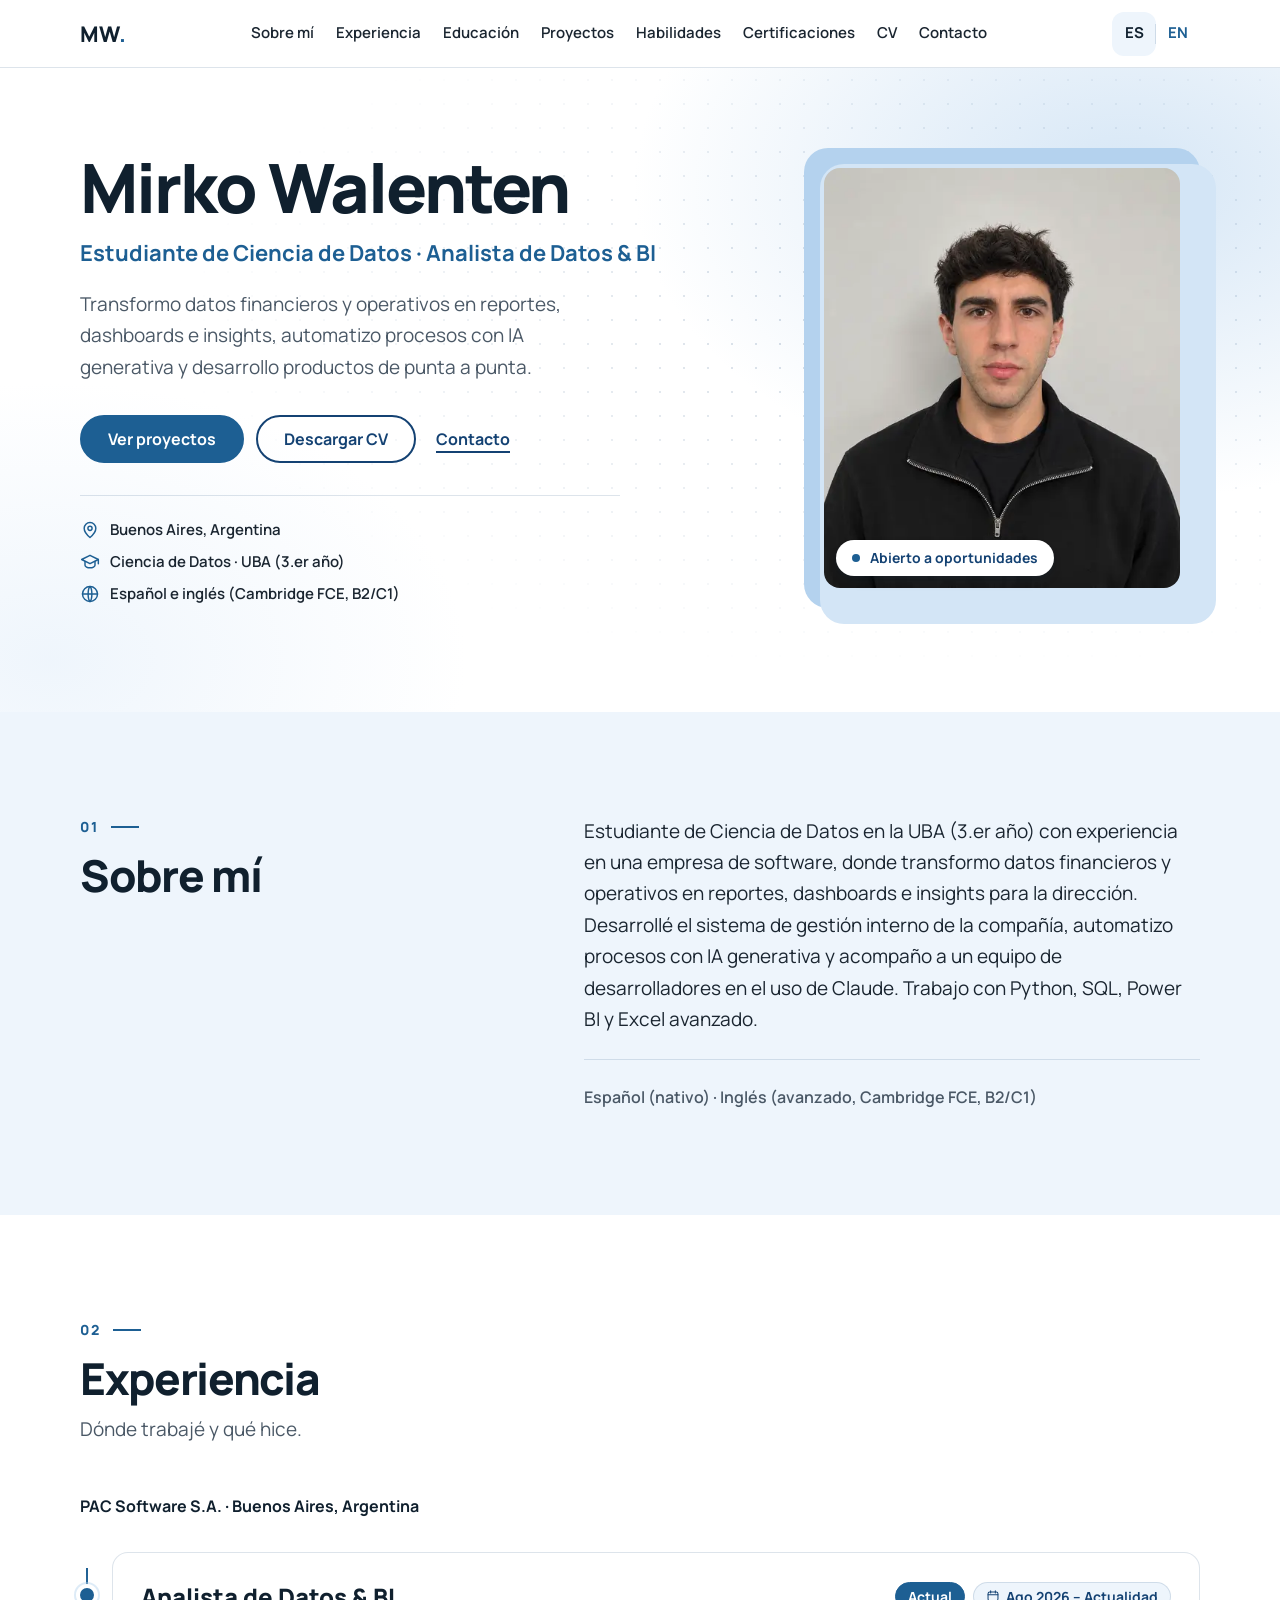
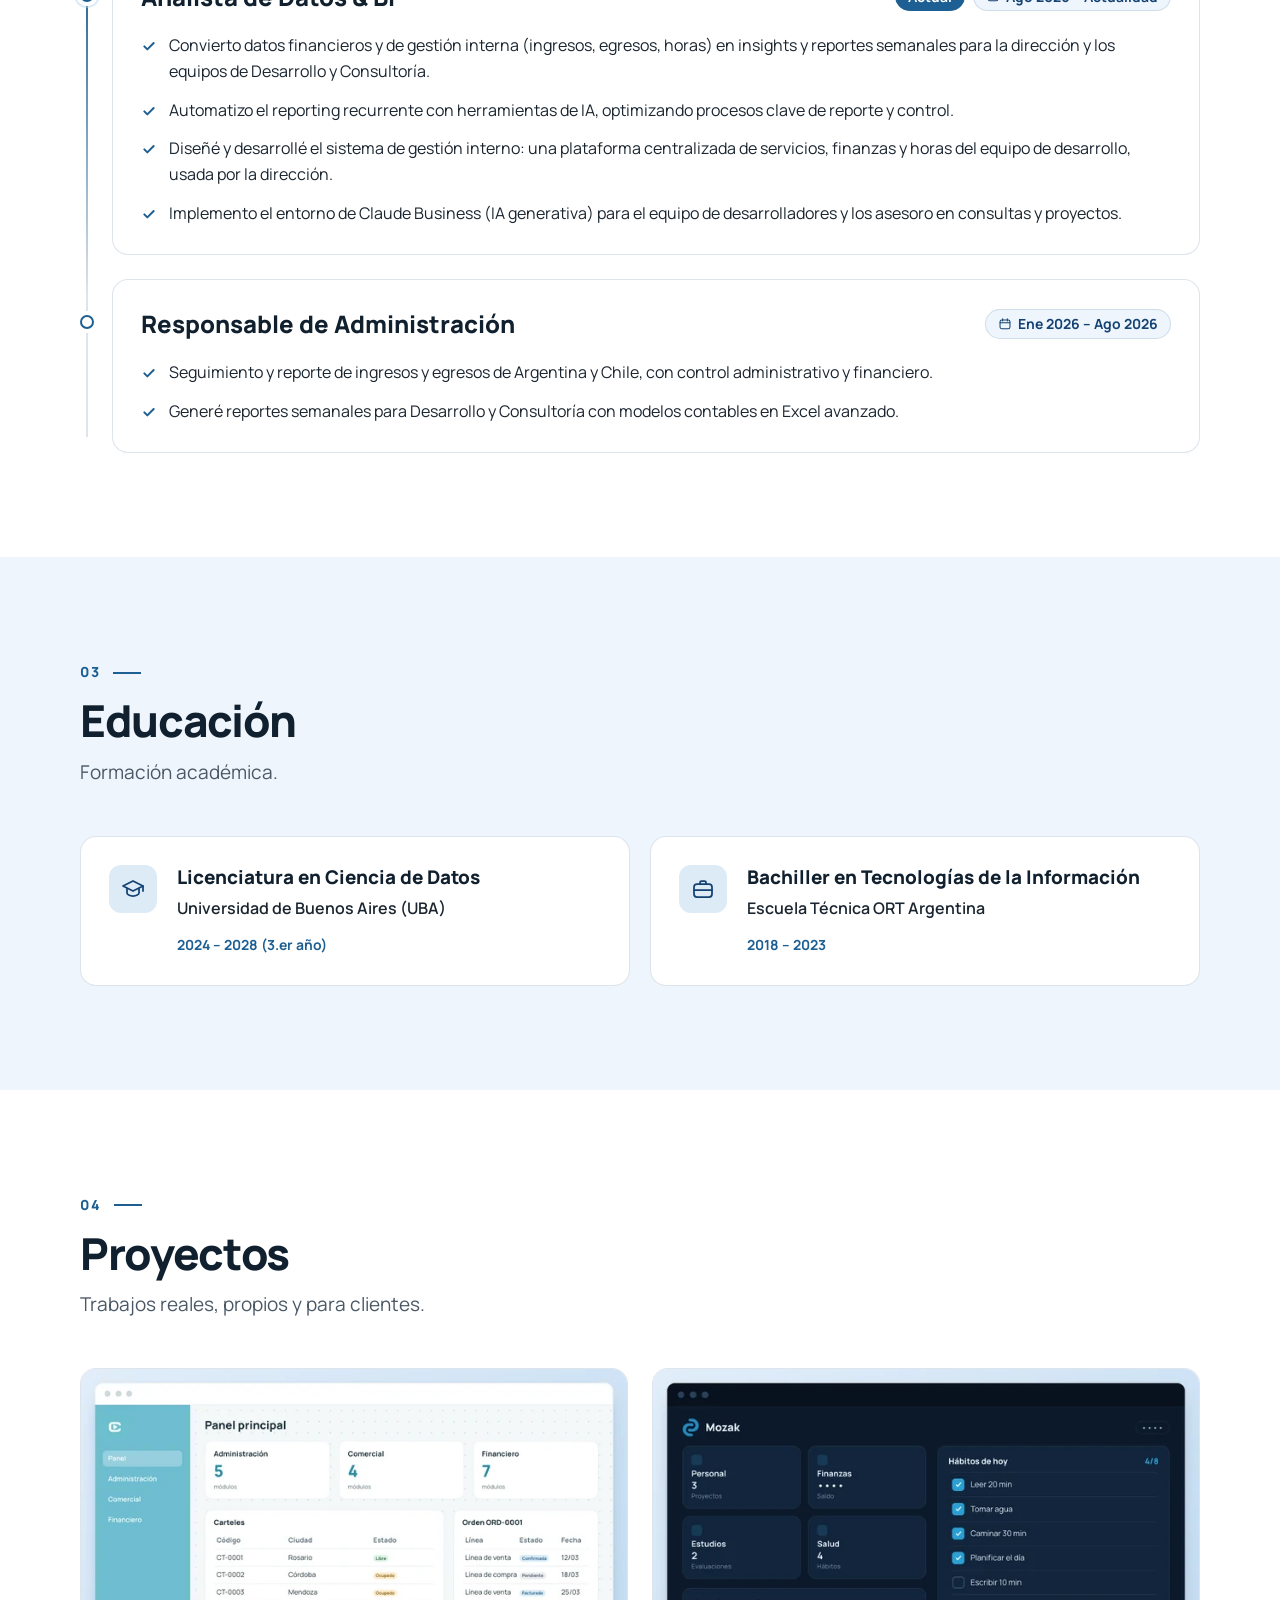
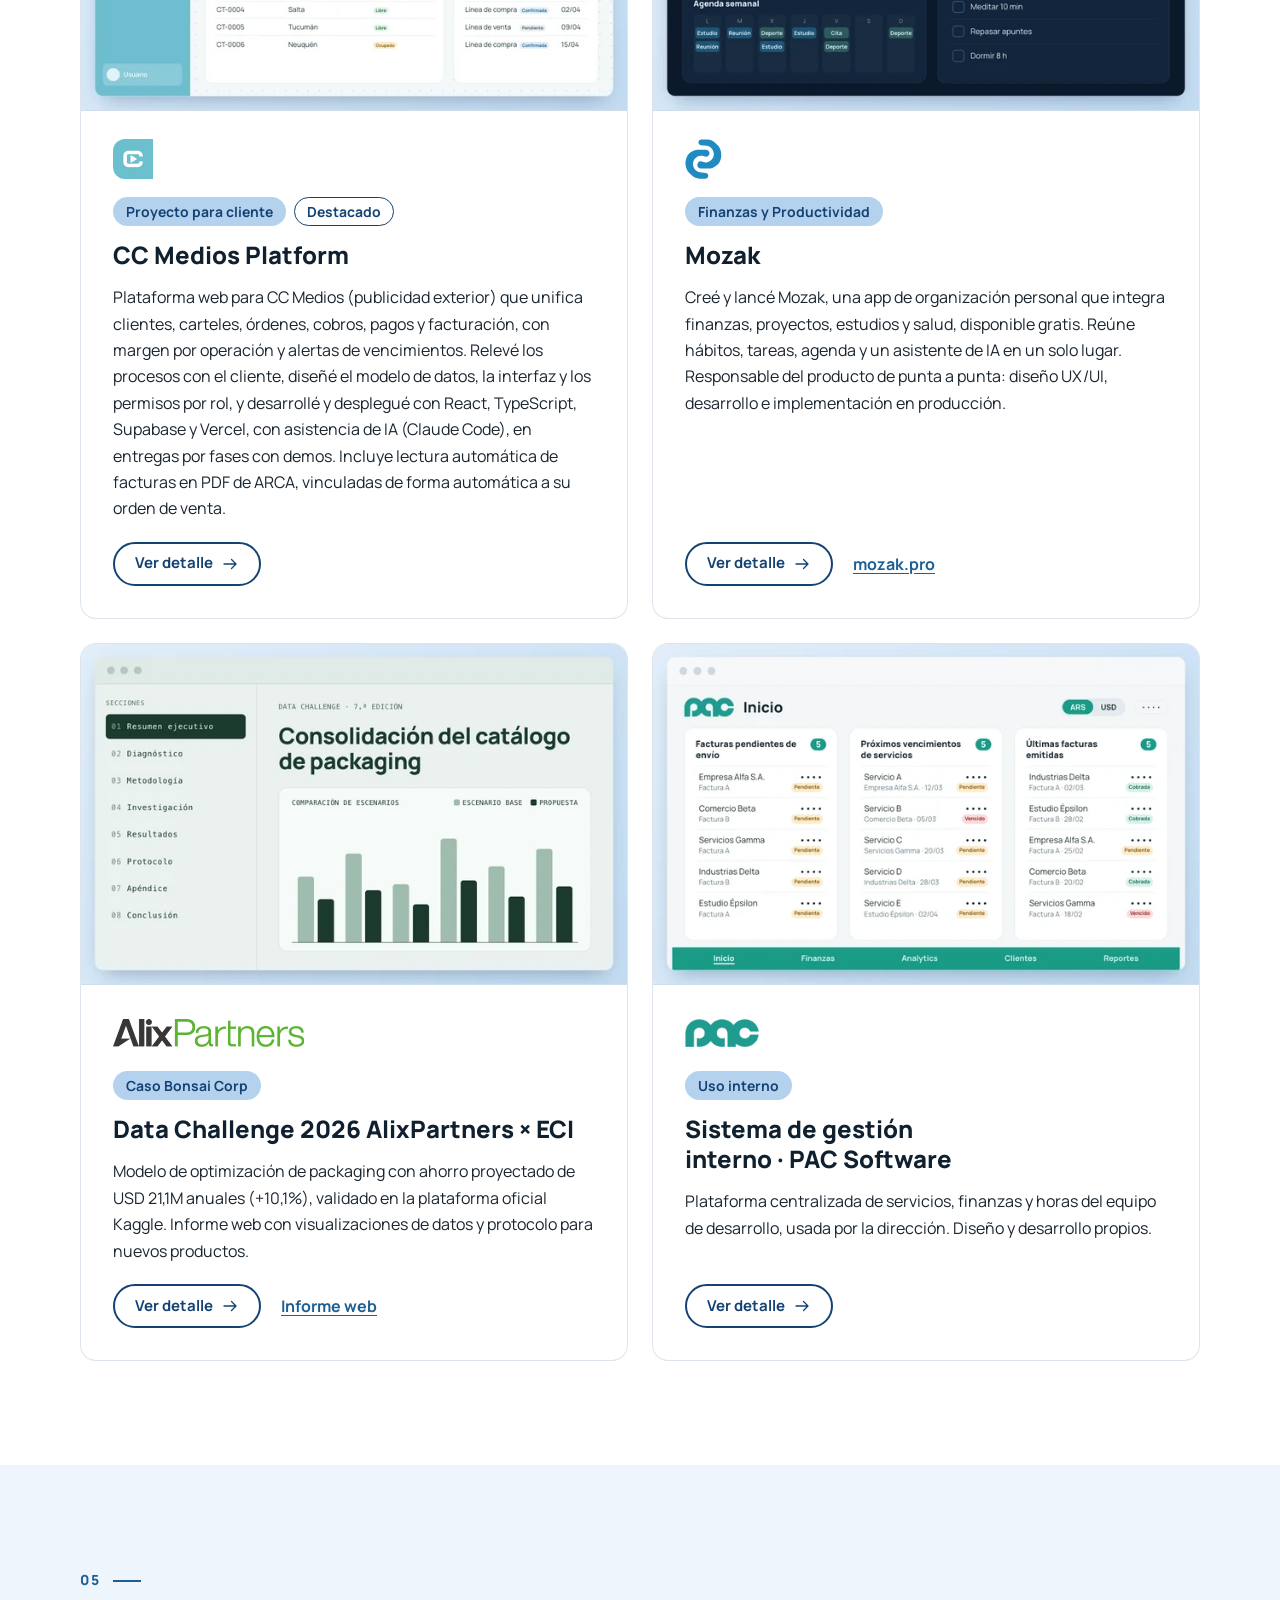
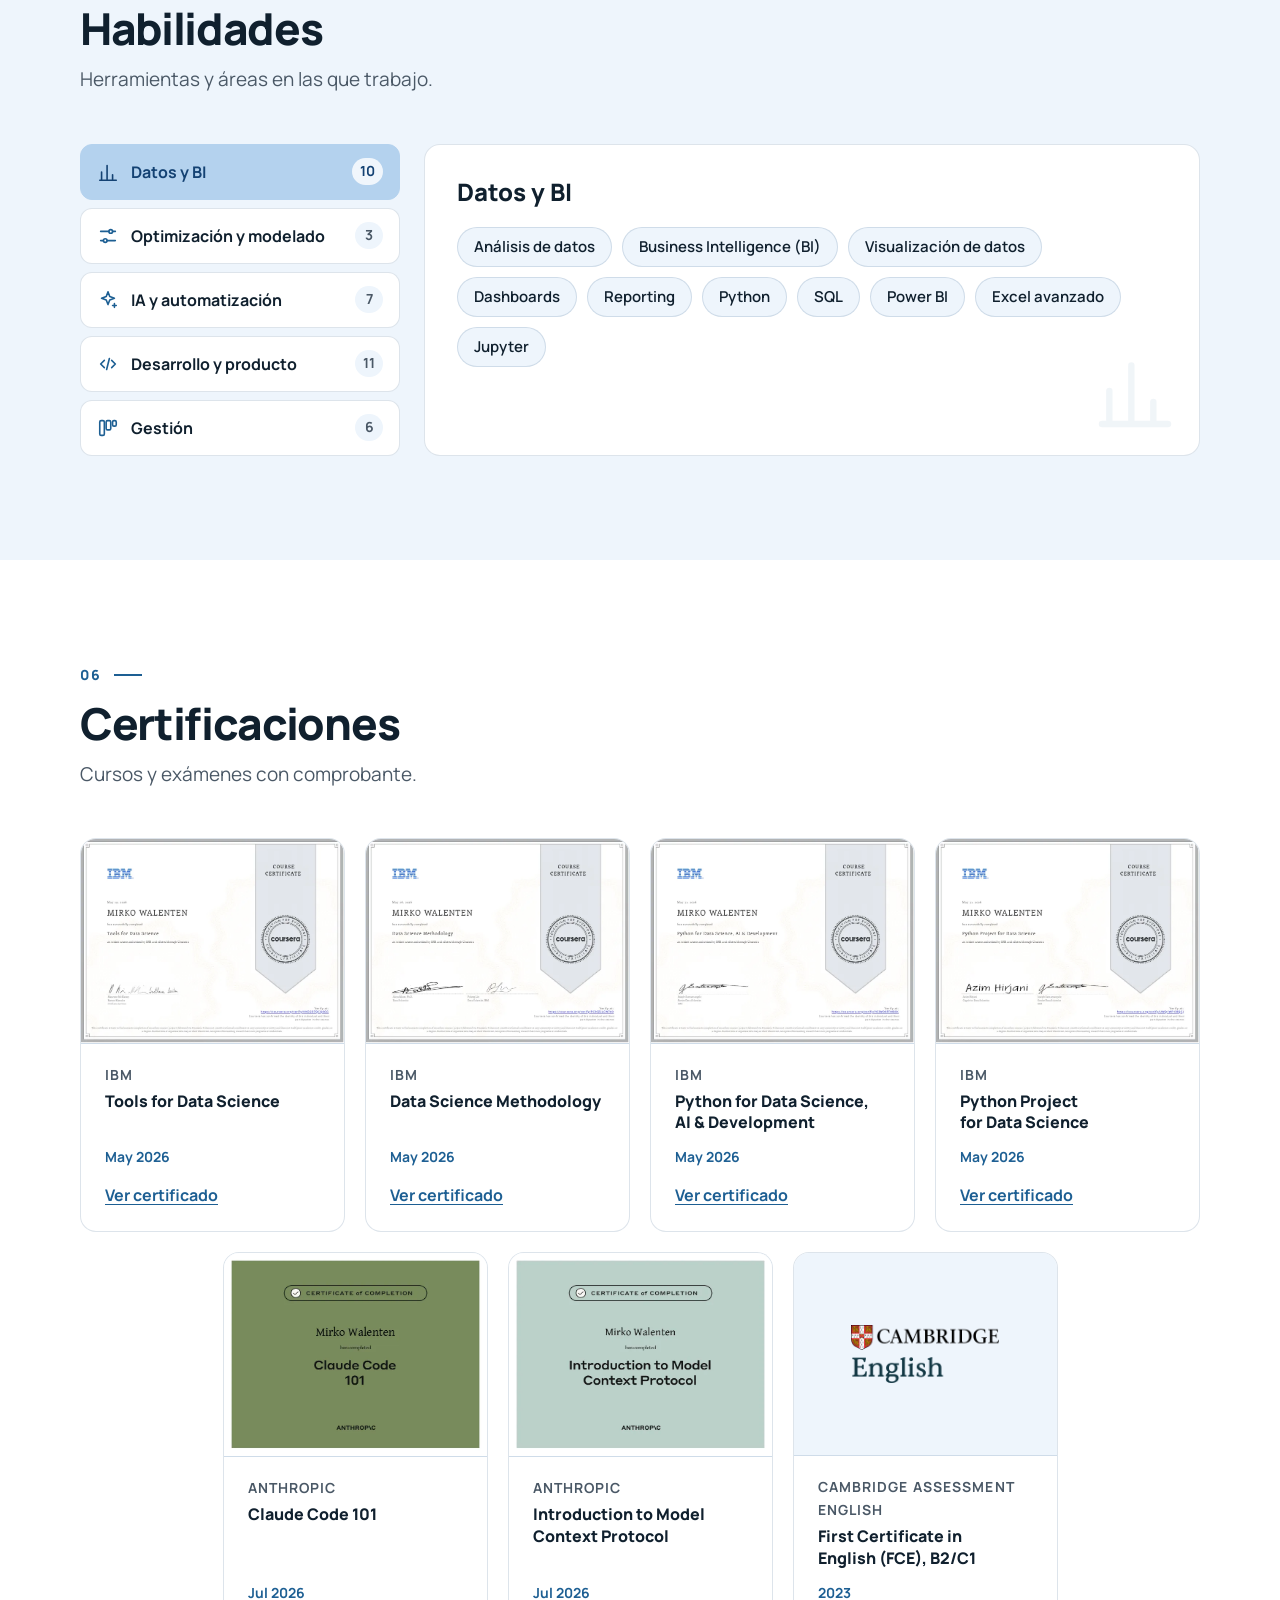
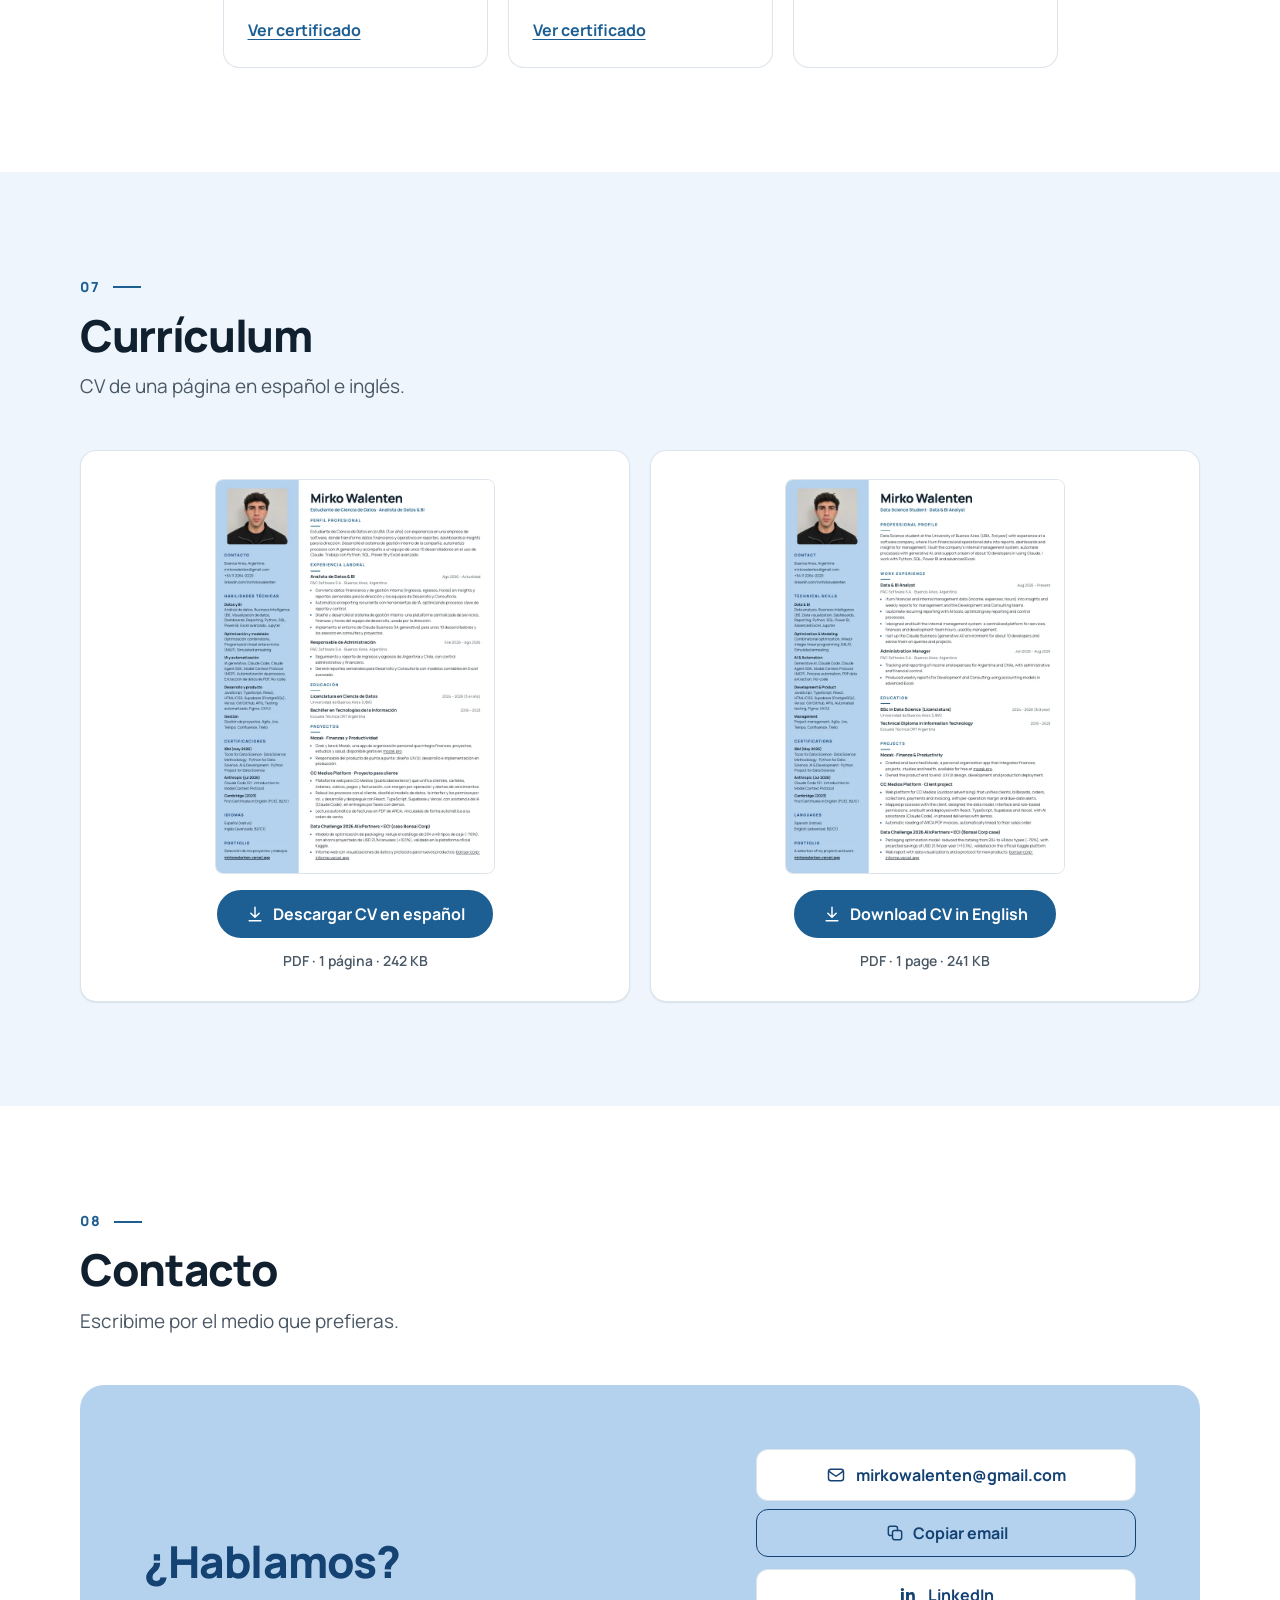
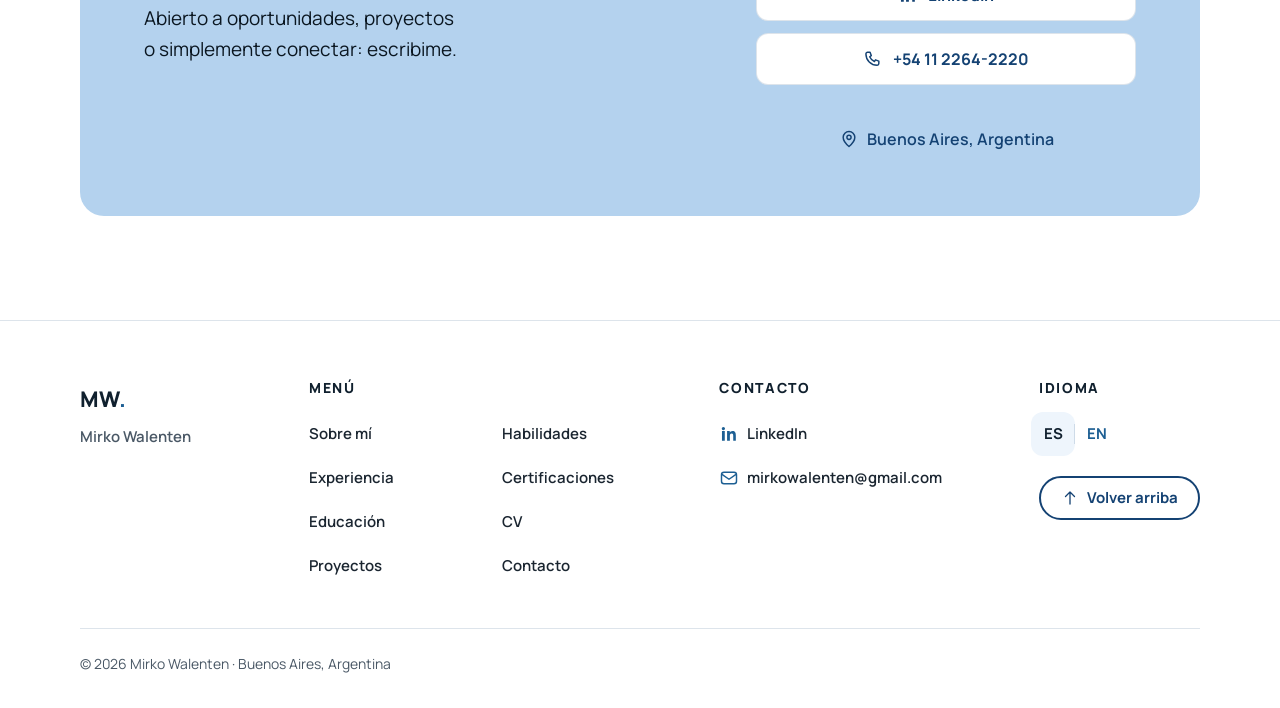
==== commit b6b0045b: "Tarjeta de Mozak: agregar la oración sobre hábitos, tareas, agenda y asistente de IA (ES/EN) Co-Auth" ====
--- a/index.html
+++ b/index.html
@@ -217,7 +217,7 @@
               <p class="project__tag">Finanzas y Productividad</p>
             </div>
             <h3 class="project__title">Mozak</h3>
-            <p class="project__text">Creé y lancé Mozak, una app de organización personal que integra finanzas, proyectos, estudios y salud, disponible gratis. Responsable del producto de punta a punta: diseño UX/UI, desarrollo e implementación en producción.</p>
+            <p class="project__text">Creé y lancé Mozak, una app de organización personal que integra finanzas, proyectos, estudios y salud, disponible gratis. Reúne hábitos, tareas, agenda y un asistente de IA en un solo lugar. Responsable del producto de punta a punta: diseño UX/UI, desarrollo e implementación en producción.</p>
             <div class="project__actions">
               <a class="btn btn--ghost btn--sm project__detail" href="/proyectos/mozak">Ver detalle<svg class="icon" width="18" height="18" aria-hidden="true" focusable="false"><use href="/assets/img/icons.svg?v=7#i-arrow-right"/></svg><span class="sr-only"> de Mozak</span></a>
               <a class="project__link" href="https://mozak.pro" target="_blank" rel="noopener noreferrer">mozak.pro<span class="sr-only"> (se abre en una pestaña nueva)</span></a>
